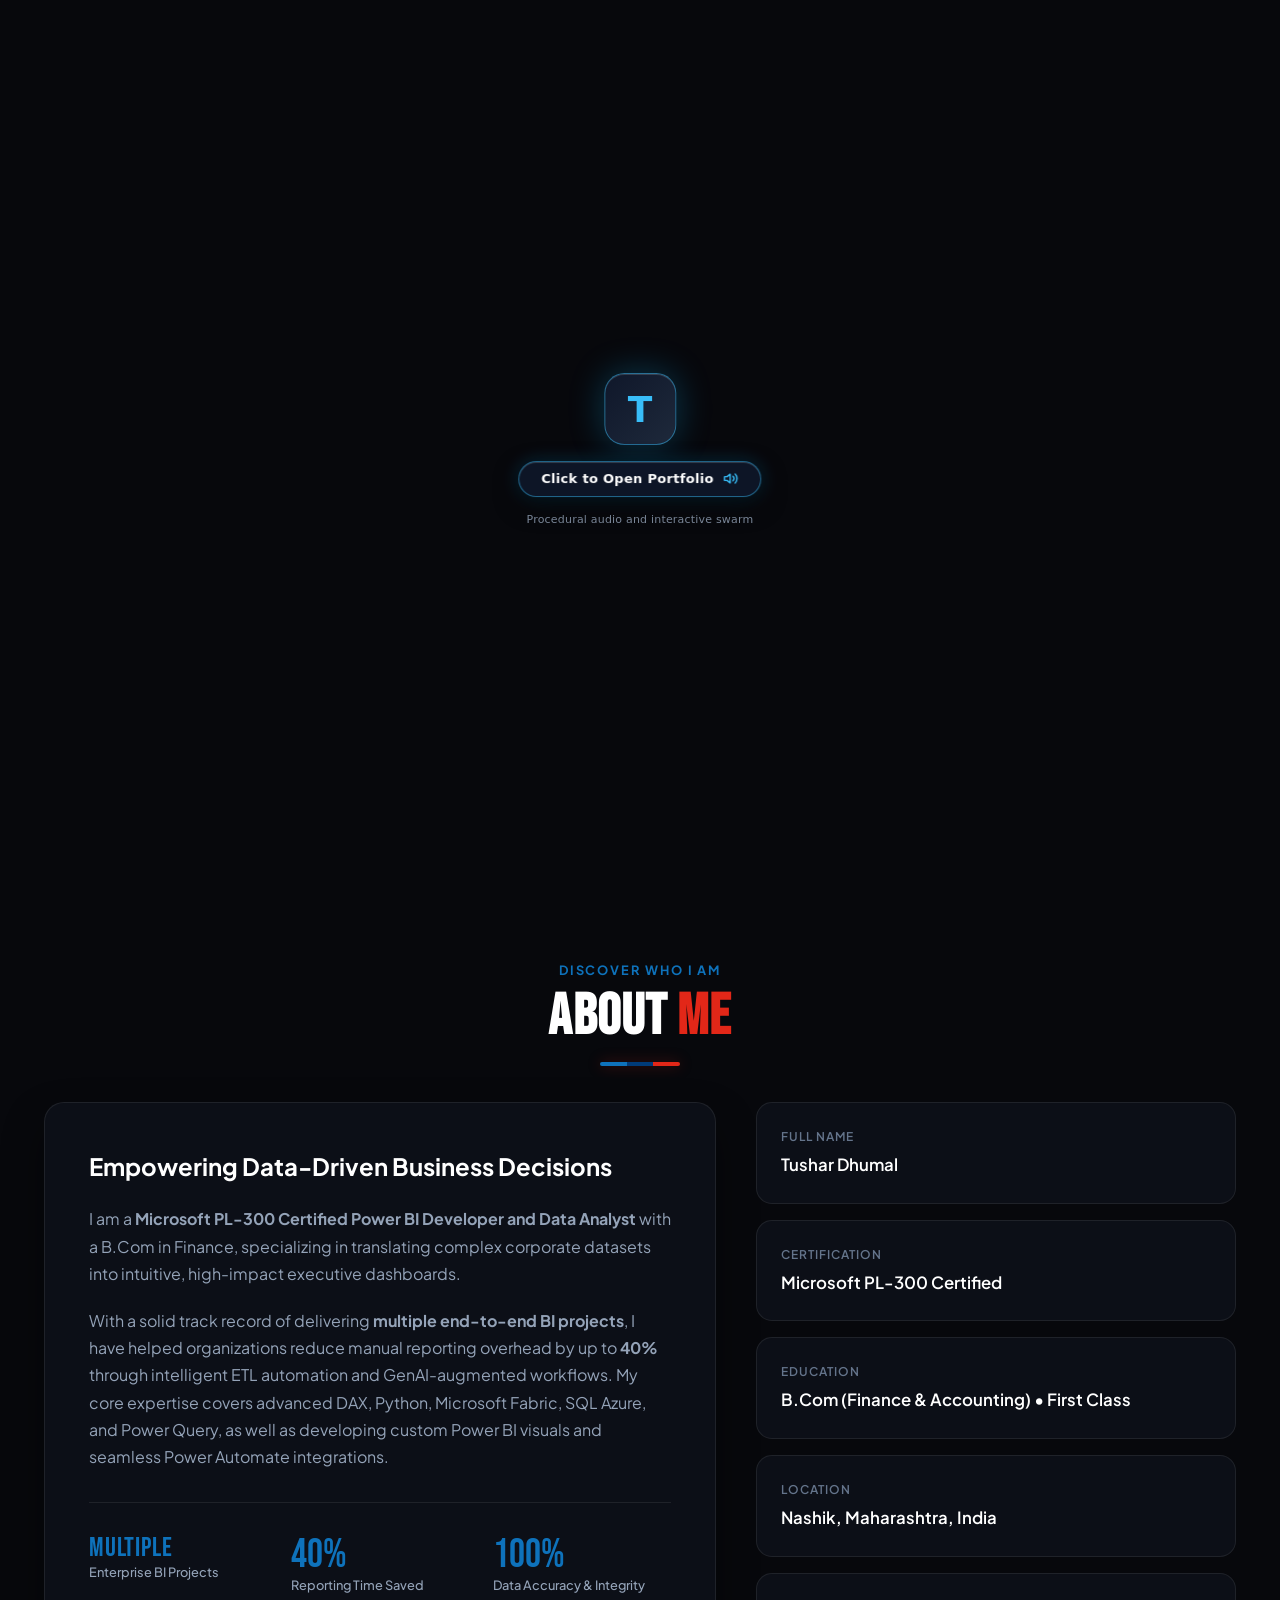
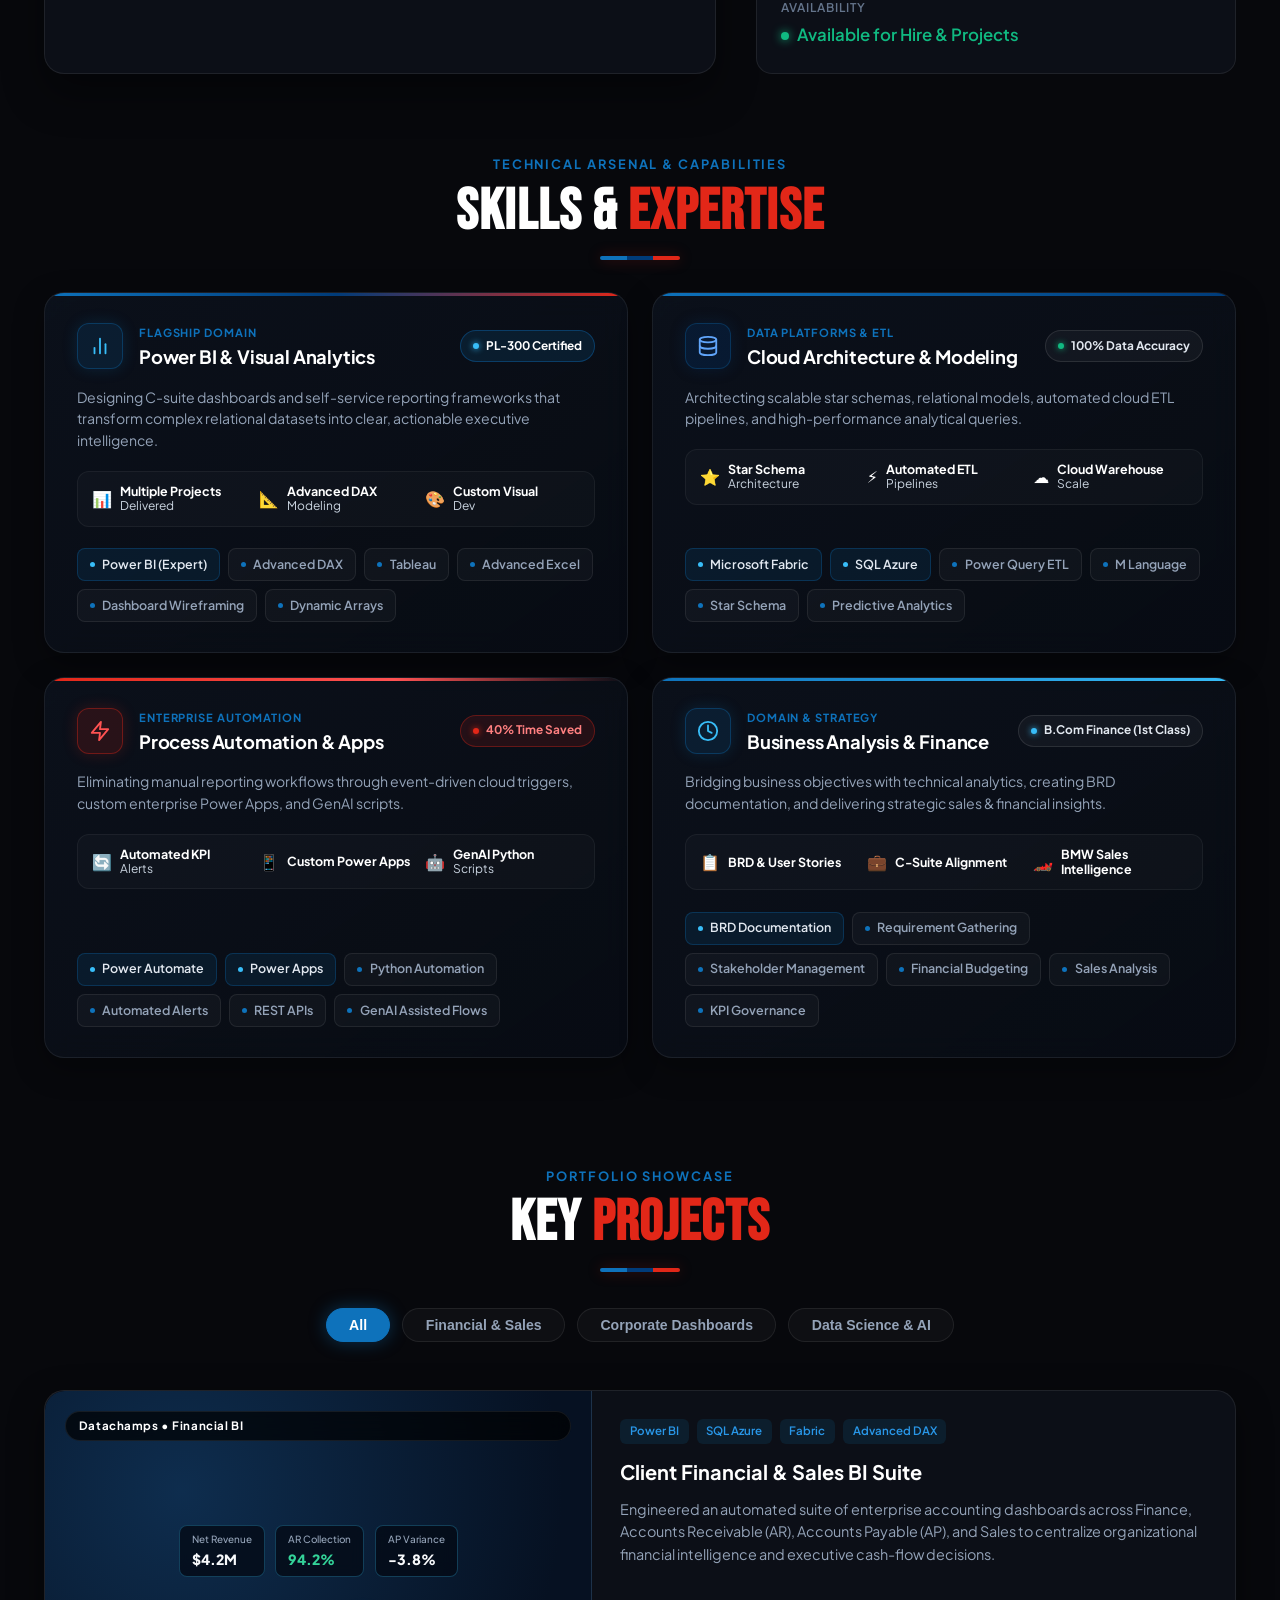
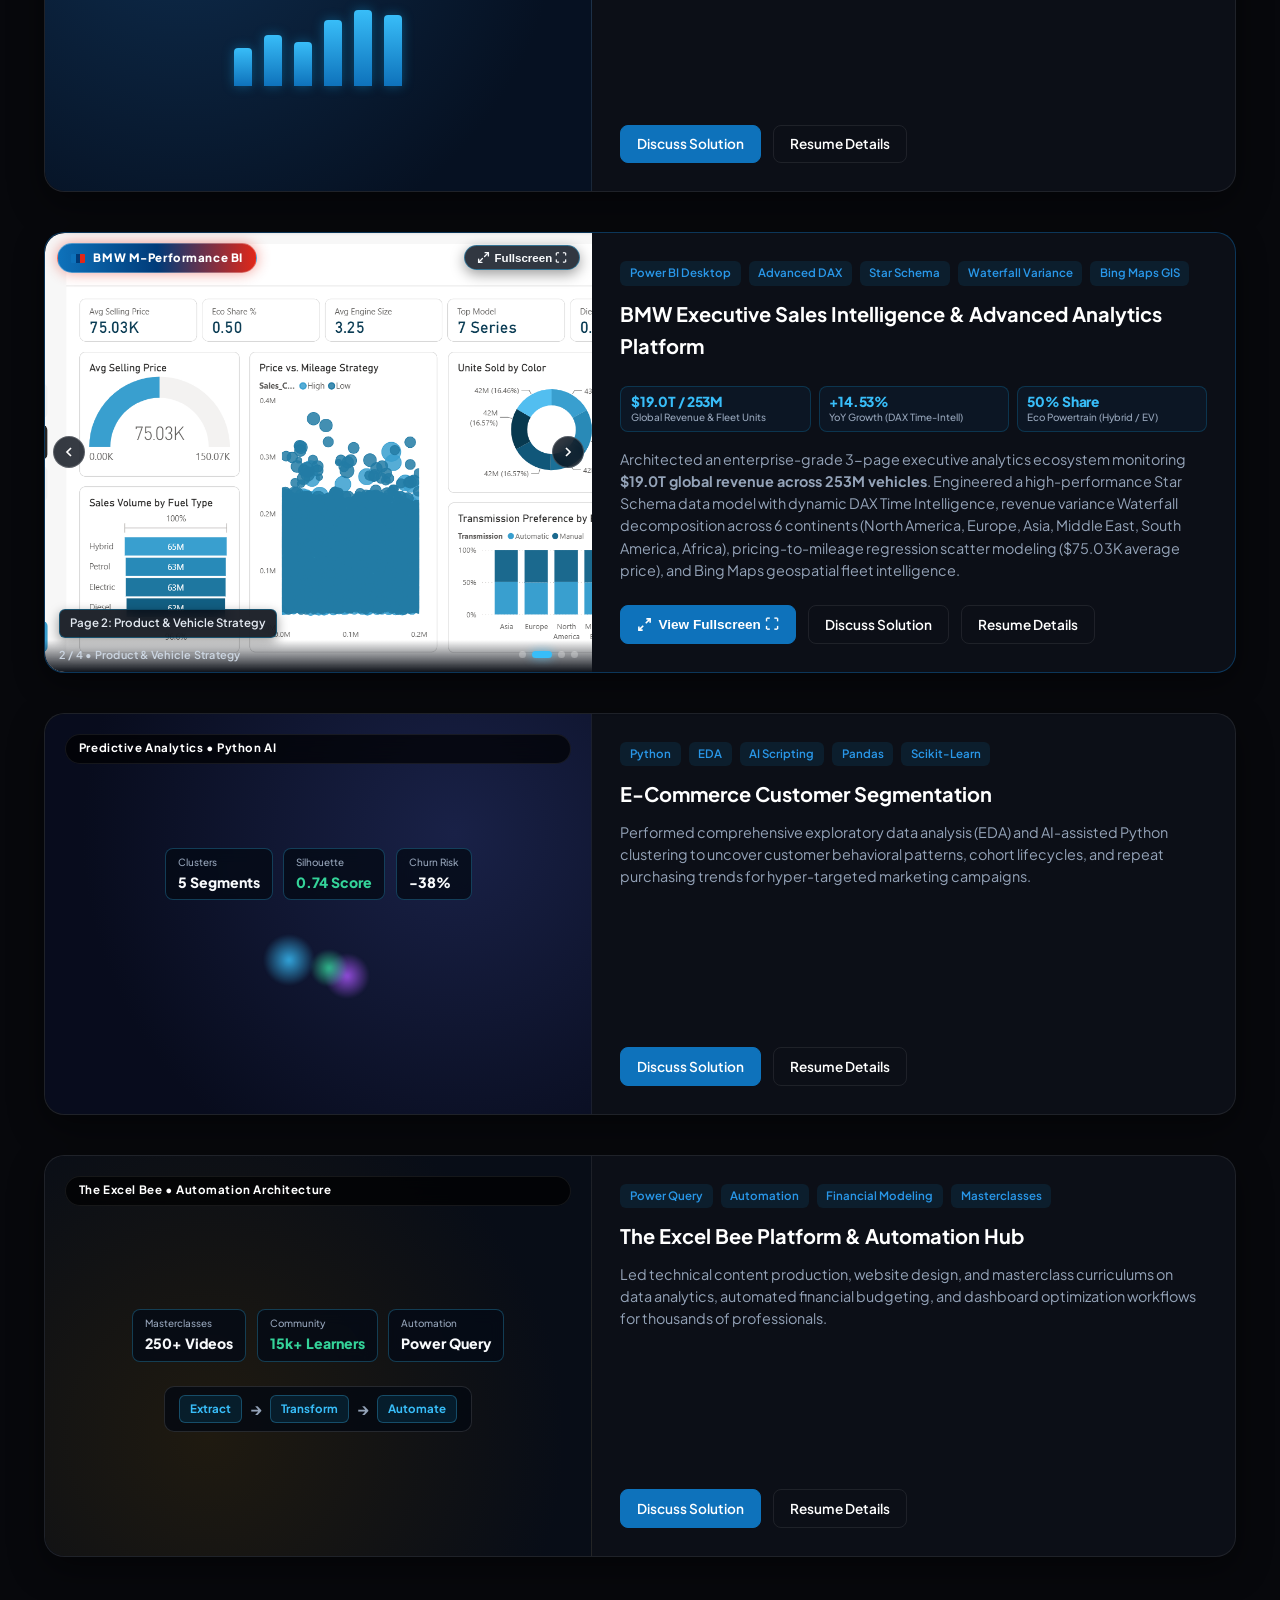
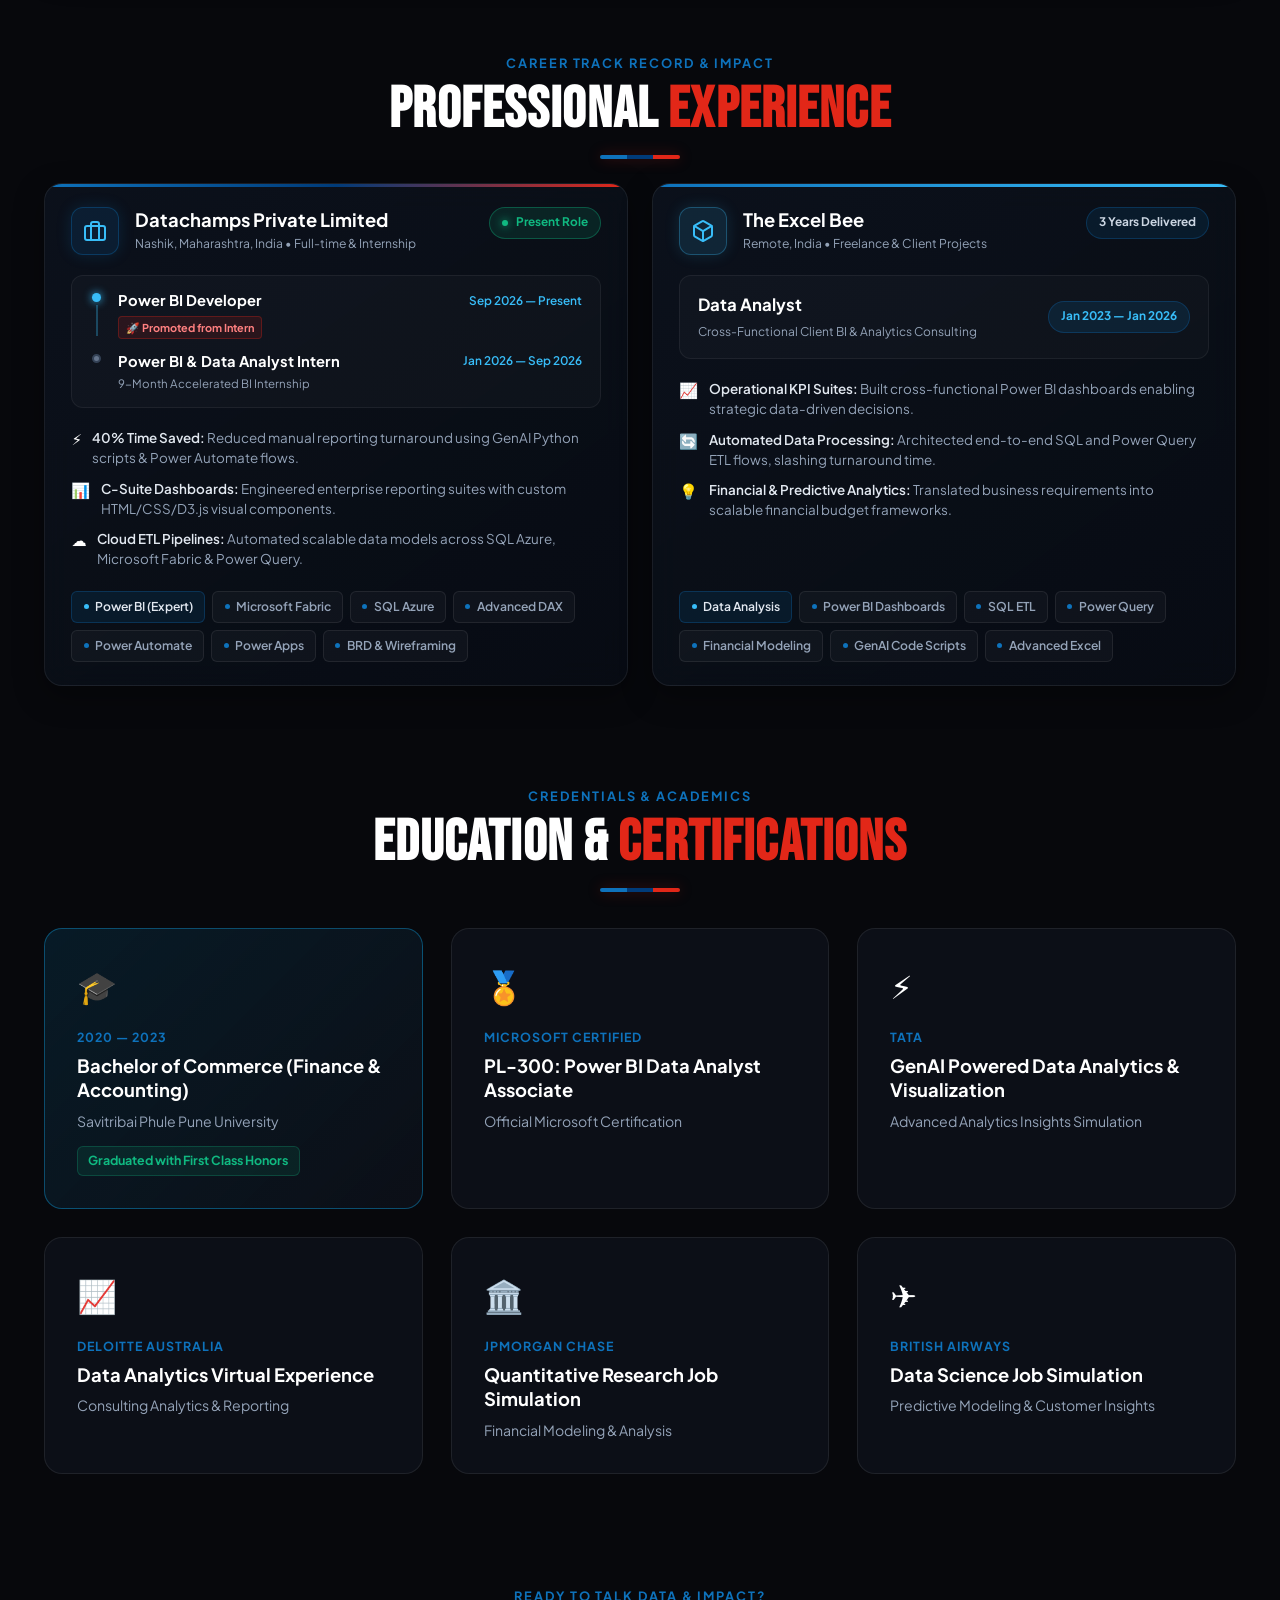
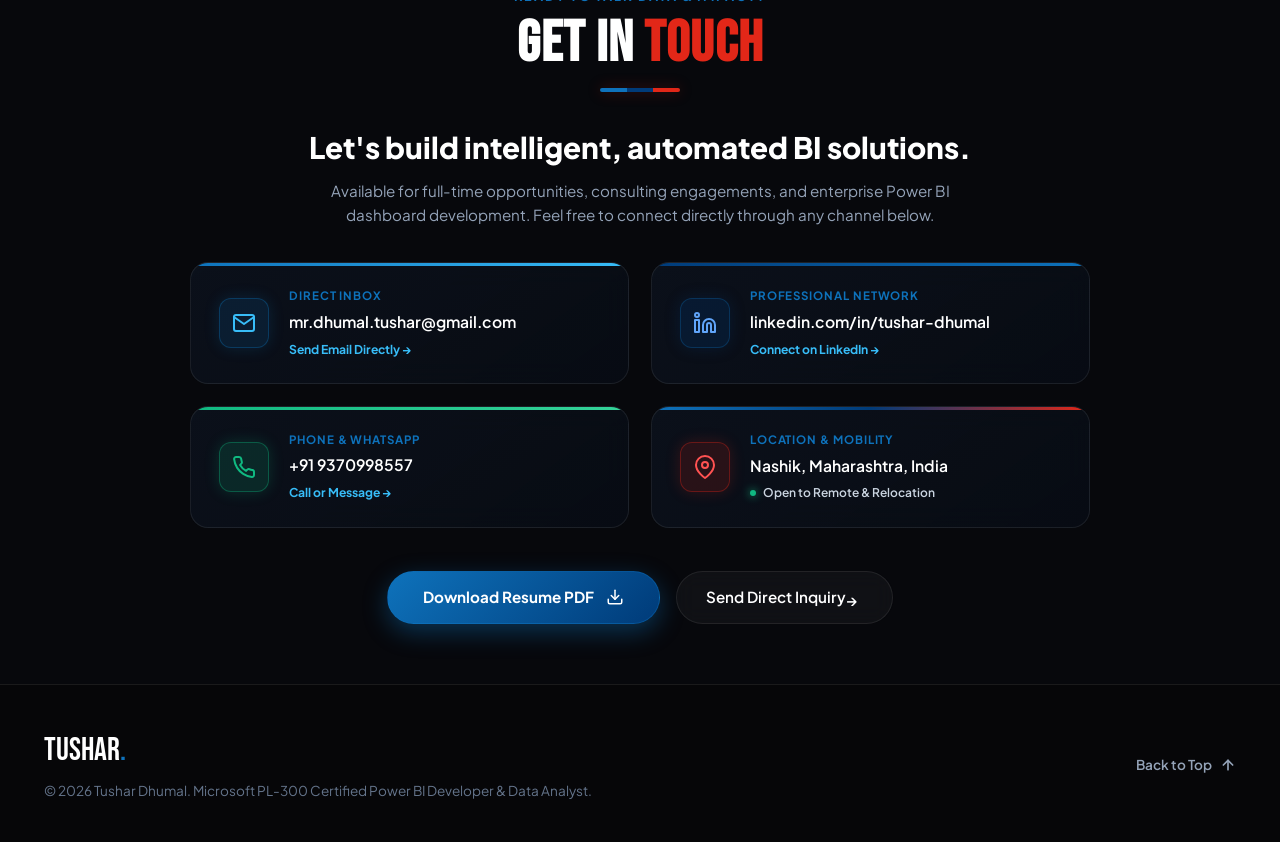
==== animated/index.html @ b1ab28b3 "feat: direct live GitHub Pages deployment for animated swarm portfolio at /animated/" ====
<!DOCTYPE html>
<html lang="en">
<head>
  <meta charset="UTF-8">
  <meta name="viewport" content="width=device-width, initial-scale=1.0">
  <title>Tushar Dhumal | Power BI Developer &amp; Data Analyst</title>
  
  <!-- Favicon -->
  <link rel="icon" type="image/svg+xml" href="data:image/svg+xml,<svg xmlns='http://www.w3.org/2000/svg' viewBox='0 0 100 100'><text y='.9em' font-size='90' fill='%230284c7'>T</text></svg>">
  
  <!-- Google Fonts -->
  <link rel="preconnect" href="https://fonts.googleapis.com">
  <link rel="preconnect" href="https://fonts.gstatic.com" crossorigin>
  <link href="https://fonts.googleapis.com/css2?family=Bebas+Neue&family=Caveat:wght@600;700&family=Plus+Jakarta+Sans:wght@300;400;500;600;700;800&family=Syne:wght@700;800&display=swap" rel="stylesheet">
  
    <!-- Stylesheet -->
  <link rel="stylesheet" href="style.css">
  <!-- Swarm Rebuild: Instant Dark Curtain - prevents initial flash of finished page -->
  <style id="swarm-curtain-style">
    #swarm-curtain {
      position: fixed;
      inset: 0;
      width: 100vw;
      height: 100vh;
      background: #030712;
      background-image: 
        radial-gradient(rgba(14, 165, 233, 0.15) 1px, transparent 1px),
        linear-gradient(rgba(255, 255, 255, 0.02) 1px, transparent 1px),
        linear-gradient(90deg, rgba(255, 255, 255, 0.02) 1px, transparent 1px);
      background-size: 32px 32px;
      z-index: 2147483646;
      pointer-events: none;
    }
  </style>
</head>
<body>
  <!-- Instant Swarm Curtain: Active immediately on page load/refresh -->
  <div id="swarm-curtain"></div>

  <!-- Ambient Glow Background -->
  <div class="ambient-glow"></div>
  <div class="ambient-grid"></div>

  <!-- Custom Cursor Glow -->
  <div class="custom-cursor-glow" id="cursorGlow"></div>

  <!-- Navigation Bar -->
  <header class="navbar">
    <div class="nav-container">
      <a href="#hero" class="nav-logo">
        <span class="logo-text">TUSHAR<span class="dot">.</span></span><span class="m-tricolor-line"><span></span><span></span><span></span></span>
      </a>

      <nav class="nav-links">
        <a href="#hero" class="nav-link active">Home</a>
        <a href="#about" class="nav-link">About</a>
        <a href="#skills" class="nav-link">Skills</a>
        <a href="#projects" class="nav-link">Projects</a>
        <a href="#experience" class="nav-link">Experience</a>
        <a href="#certifications" class="nav-link">Certifications</a>
        <a href="#contact" class="nav-link">Contact</a>
      </nav>

      <div class="nav-actions">
        <a href="https://github.com/mrdhumaltushar/portfolio/raw/main/Tushar_Dhumal_PowerBI_Developer.pdf" target="_blank" class="btn-talk" download="Tushar_Dhumal_PowerBI_Developer.pdf">
          <span>Resume ⭳</span>
        </a>
        <button class="menu-toggle" id="menuToggle" aria-label="Toggle Navigation">
          <span></span>
          <span></span>
          <span></span>
        </button>
      </div>
    </div>
  </header>

  <!-- Mobile Drawer Menu -->
  <div class="mobile-menu" id="mobileMenu">
    <a href="#hero" class="mob-link">Home</a>
    <a href="#about" class="mob-link">About</a>
    <a href="#skills" class="mob-link">Skills</a>
    <a href="#projects" class="mob-link">Projects</a>
    <a href="#experience" class="mob-link">Experience</a>
    <a href="#certifications" class="mob-link">Certifications</a>
    <a href="#contact" class="mob-link">Contact</a>
    <a href="https://github.com/mrdhumaltushar/portfolio/raw/main/Tushar_Dhumal_PowerBI_Developer.pdf" target="_blank" class="btn-primary mob-talk" download="Tushar_Dhumal_PowerBI_Developer.pdf">Download Resume</a>
  </div>

  <main>
    <!-- ==================== HERO SECTION (REPLICATING REFERENCE DESIGN) ==================== -->
    <section class="hero-section" id="hero">
      
      <!-- GIANT BACKGROUND TYPOGRAPHY: PORTFOLIO (RESPONSIVE SVG VECTOR WITH BMW M GRADIENT) -->
      <div class="giant-portfolio-bg" aria-hidden="true">
        <svg class="portfolio-svg" viewBox="0 0 1350 260" preserveAspectRatio="xMidYMid meet">
          <defs>
            <linearGradient id="portfolioGrad" x1="0%" y1="0%" x2="100%" y2="0%">
              <!-- BMW M Colors: Light Blue -> Dark Blue -> Highlighter Red -->
              <stop offset="0%" stop-color="#1a85d6" />
              <stop offset="30%" stop-color="#0e72bb" />
              <stop offset="56%" stop-color="#003b79" />
              <stop offset="82%" stop-color="#b81c12" />
              <stop offset="100%" stop-color="#e22718" />
            </linearGradient>
            <filter id="portfolioGlow" x="-20%" y="-20%" width="140%" height="140%">
              <feDropShadow dx="0" dy="6" stdDeviation="15" flood-color="#0e72bb" flood-opacity="0.35" />
            </filter>
          </defs>
          <text 
            x="675" 
            y="205" 
            text-anchor="middle" 
            font-family="'Bebas Neue', Impact, sans-serif" 
            font-size="240" 
            font-weight="900" 
            letter-spacing="0.5px" 
            fill="url(#portfolioGrad)" 
            filter="url(#portfolioGlow)"
          >PORTFOLIO</text>
        </svg>
      </div>

      <!-- FLOATING DESIGN ACCENTS (Cursor Arrows / Paper Planes from Reference) -->
      <div class="floating-accents" aria-hidden="true">
        <!-- Floating Cursor 1 (Top Left above P) -->
        <div class="floating-item float-item-1">
          <svg class="cursor-icon" viewBox="0 0 24 24" fill="none" xmlns="http://www.w3.org/2000/svg">
            <path d="M4 3L18 10L11 12.5L8.5 19.5L4 3Z" fill="white" fill-opacity="0.9" stroke="rgba(255,255,255,0.4)" stroke-width="1.5" stroke-linejoin="round"/>
          </svg>
        </div>

        <!-- Floating Cursor 2 (Mid Left near O) -->
        <div class="floating-item float-item-2">
          <svg class="cursor-icon" viewBox="0 0 24 24" fill="none" xmlns="http://www.w3.org/2000/svg">
            <path d="M4 3L18 10L11 12.5L8.5 19.5L4 3Z" fill="white" fill-opacity="0.8" stroke="rgba(255,255,255,0.3)" stroke-width="1.5" stroke-linejoin="round"/>
          </svg>
        </div>

        <!-- Floating Cursor 3 (Mid Right near user's shoulder) -->
        <div class="floating-item float-item-3">
          <svg class="cursor-icon" viewBox="0 0 24 24" fill="none" xmlns="http://www.w3.org/2000/svg">
            <path d="M4 3L18 10L11 12.5L8.5 19.5L4 3Z" fill="white" fill-opacity="0.85" stroke="rgba(255,255,255,0.4)" stroke-width="1.5" stroke-linejoin="round"/>
          </svg>
        </div>

        <!-- Floating Cursor 4 (Right above FOLIO) -->
        <div class="floating-item float-item-4">
          <svg class="cursor-icon" viewBox="0 0 24 24" fill="none" xmlns="http://www.w3.org/2000/svg">
            <path d="M4 3L18 10L11 12.5L8.5 19.5L4 3Z" fill="white" fill-opacity="0.75" stroke="rgba(255,255,255,0.3)" stroke-width="1.5" stroke-linejoin="round"/>
          </svg>
        </div>
      </div>

      <!-- MAIN HERO CONTENT CONTAINER -->
      <div class="hero-container">

        <!-- LEFT COLUMN: Executive Value & Clean Typography -->
        <div class="hero-left">
          <div class="greeting-wrapper">
            <span class="greeting-script">Hello, I'm</span>
          </div>

          <h1 class="hero-name" id="heroName">
            TUSHAR DHUMAL<span class="name-dot">.</span>
          </h1>

          <div class="hero-role-wrapper">
            <div class="hero-cert-tag">
              <span class="m-tricolor-tiny"><span></span><span></span><span></span></span>
              <span>MICROSOFT PL-300 CERTIFIED</span>
            </div>
            <div class="hero-role" id="heroRole">
              POWER BI ARCHITECT &amp;<br>
              <span class="highlight-role">DATA ANALYST</span>
            </div>
          </div>

          <p class="hero-description" id="heroDesc">
            Turning complex enterprise data into boardroom-ready intelligence. Proven delivery of multiple end-to-end enterprise dashboards with 40% automated efficiency across Finance &amp; Sales.
          </p>

          <!-- Executive Tech Stack Chips -->
          <div class="hero-tech-chips">
            <span class="tech-chip"><span class="chip-dot"></span>Power BI</span>
            <span class="tech-chip"><span class="chip-dot"></span>Microsoft Fabric</span>
            <span class="tech-chip"><span class="chip-dot"></span>Advanced DAX</span>
            <span class="tech-chip"><span class="chip-dot"></span>Python &amp; SQL</span>
          </div>

          <div class="hero-cta-group">
            <a href="#projects" class="btn-primary hero-btn">
              <span>Explore Dashboards</span>
              <svg class="btn-arrow" viewBox="0 0 24 24" fill="none" stroke="currentColor" stroke-width="2.5" stroke-linecap="round" stroke-linejoin="round">
                <line x1="5" y1="12" x2="19" y2="12"></line>
                <polyline points="12 5 19 12 12 19"></polyline>
              </svg>
            </a>

            <a href="#contact" class="btn-secondary hero-btn-alt">
              <span>Contact Me</span>
            </a>
          </div>

          <!-- Switch to Clean Instant Portfolio -->
          <div class="hero-special-badge-wrap" style="margin-top: 1.1rem;">
            <a href="../" class="hero-interactive-badge" style="display: inline-flex; align-items: center; gap: 8px; padding: 6px 16px; border-radius: 999px; background: rgba(14, 165, 233, 0.08); border: 1px solid rgba(56, 189, 248, 0.35); color: #f0f9ff; font-size: 0.82rem; font-weight: 600; text-decoration: none;" title="Switch to the instant-loading clean portfolio mode">
              <span>⚡</span>
              <span>Switch to Instant Clean Mode</span>
              <span style="color: #38bdf8; font-weight: 700;">→</span>
            </a>
          </div>
        </div>

        <!-- CENTER: USER CUTOUT PORTRAIT (Layered between text & foreground) -->
        <div class="hero-center-portrait" id="portraitContainer">
          <div class="portrait-glow"></div>
          <img 
            src="user_cutout_clean.png" 
            alt="Tushar Dhumal Portfolio Portrait" 
            class="user-portrait-img"
            id="userPortrait"
          />
        </div>

        <!-- RIGHT COLUMN: Executive Live BI Cockpit Widgets -->
        <div class="hero-right">
          
          <!-- Widget 1: Real-Time Reporting Automation KPI Card -->
          <div class="bi-cockpit-card" id="kpiCard1">
            <div class="bi-card-header">
              <span class="bi-card-label">REPORTING AUTOMATION</span>
              <div class="bi-card-badge">
                <span class="trend-icon">▲</span>
                <span class="trend-text">40% Speed</span>
              </div>
            </div>
            <div class="bi-card-body">
              <div class="bi-kpi-row">
                <div class="bi-kpi-main">
                  <span class="bi-kpi-val">40%</span>
                  <span class="bi-kpi-sub">Time Saved</span>
                </div>
                <!-- Mini Live Animated Sparkline Chart -->
                <div class="bi-sparkline">
                  <svg viewBox="0 0 100 36" preserveAspectRatio="none">
                    <defs>
                      <linearGradient id="sparkGrad" x1="0" y1="0" x2="0" y2="1">
                        <stop offset="0%" stop-color="#0e72bb" stop-opacity="0.45"/>
                        <stop offset="100%" stop-color="#0e72bb" stop-opacity="0"/>
                      </linearGradient>
                    </defs>
                    <path d="M0,30 Q20,24 35,26 T70,12 T100,6 L100,36 L0,36 Z" fill="url(#sparkGrad)"/>
                    <path d="M0,30 Q20,24 35,26 T70,12 T100,6" fill="none" stroke="#0e72bb" stroke-width="2.5"/>
                    <circle cx="100" cy="6" r="3.5" fill="#e22718"/>
                  </svg>
                </div>
              </div>
              <div class="bi-card-footer">
                <span>Python • Power Automate • Fabric</span>
              </div>
            </div>
          </div>

          <!-- Widget 2: BMW Sales Advance & Enterprise Metric Card -->
          <div class="bi-cockpit-card highlight-bmw" id="kpiCard2">
            <div class="bi-card-header">
              <div class="bi-live-indicator">
                <span class="live-dot-pulse"></span>
                <span>LIVE FRAMEWORK</span>
              </div>
              <span class="bmw-tag">BMW Sales Advance</span>
            </div>
            <div class="bi-card-body">
              <div class="bi-kpi-row">
                <div class="bi-kpi-main">
                  <span class="bi-kpi-val highlight-m multi-val">MULTIPLE</span>
                  <span class="bi-kpi-sub">Enterprise Projects</span>
                </div>
                <div class="bi-kpi-badge">
                  <span class="accuracy-tag"><span class="acc-check">✓</span> 100% Data Quality</span>
                </div>
              </div>
              <div class="bi-card-footer">
                <a href="#projects" class="bi-preview-btn">
                  <span>Explore Architecture</span>
                  <span class="btn-arrow-sm">→</span>
                </a>
              </div>
            </div>
          </div>

          <!-- Social Quick Links Bar -->
          <div class="hero-socials">
            <a href="https://linkedin.com/in/tushar-dhumal" target="_blank" rel="noopener" class="social-icon" aria-label="LinkedIn">
              <svg viewBox="0 0 24 24" fill="currentColor"><path d="M19 0h-14c-2.761 0-5 2.239-5 5v14c0 2.761 2.239 5 5 5h14c2.762 0 5-2.239 5-5v-14c0-2.761-2.238-5-5-5zm-11 19h-3v-11h3v11zm-1.5-12.268c-.966 0-1.75-.79-1.75-1.764s.784-1.764 1.75-1.764 1.75.79 1.75 1.764-.783 1.764-1.75 1.764zm13.5 12.268h-3v-5.604c0-3.368-4-3.113-4 0v5.604h-3v-11h3v1.765c1.396-2.586 7-2.777 7 2.476v6.759z"/></svg>
            </a>
            <a href="mailto:mr.dhumal.tushar@gmail.com" class="social-icon" aria-label="Email">
              <svg viewBox="0 0 24 24" fill="none" stroke="currentColor" stroke-width="2" stroke-linecap="round" stroke-linejoin="round"><path d="M4 4h16c1.1 0 2 .9 2 2v12c0 1.1-.9 2-2 2H4c-1.1 0-2-.9-2-2V6c0-1.1.9-2 2-2z"></path><polyline points="22,6 12,13 2,6"></polyline></svg>
            </a>
            <a href="tel:+919370998557" class="social-icon" aria-label="Phone">
              <svg viewBox="0 0 24 24" fill="none" stroke="currentColor" stroke-width="2" stroke-linecap="round" stroke-linejoin="round"><path d="M22 16.92v3a2 2 0 0 1-2.18 2 19.79 19.79 0 0 1-8.63-3.07 19.5 19.5 0 0 1-6-6 19.79 19.79 0 0 1-3.07-8.67A2 2 0 0 1 4.11 2h3a2 2 0 0 1 2 1.72 12.84 12.84 0 0 0 .7 2.81 2 2 0 0 1-.45 2.11L8.09 9.91a16 16 0 0 0 6 6l1.27-1.27a2 2 0 0 1 2.11-.45 12.84 12.84 0 0 0 2.81.7A2 2 0 0 1 22 16.92z"></path></svg>
            </a>
          </div>
        </div>

      </div>

      <!-- Scroll Indicator -->
      <div class="scroll-indicator">
        <a href="#about" aria-label="Scroll Down">
          <div class="mouse">
            <div class="wheel"></div>
          </div>
        </a>
      </div>
    </section>

    <!-- ==================== ABOUT SECTION ==================== -->
    <section class="section about-section" id="about">
      <div class="container">
        <div class="section-header">
          <span class="section-subtitle">DISCOVER WHO I AM</span>
          <h2 class="section-title">ABOUT <span class="text-accent">ME</span></h2>
          <div class="section-line"></div>
        </div>

        <div class="about-grid">
          <div class="about-card-main">
            <h3>Empowering Data-Driven Business Decisions</h3>
            <p>
              I am a <strong>Microsoft PL-300 Certified Power BI Developer and Data Analyst</strong> with a B.Com in Finance, specializing in translating complex corporate datasets into intuitive, high-impact executive dashboards.
            </p>
            <p>
              With a solid track record of delivering <strong>multiple end-to-end BI projects</strong>, I have helped organizations reduce manual reporting overhead by up to <strong>40%</strong> through intelligent ETL automation and GenAI-augmented workflows. My core expertise covers advanced DAX, Python, Microsoft Fabric, SQL Azure, and Power Query, as well as developing custom Power BI visuals and seamless Power Automate integrations.
            </p>

            <div class="about-metrics">
              <div class="metric-item">
                <span class="metric-val multi-metric">MULTIPLE</span>
                <span class="metric-title">Enterprise BI Projects</span>
              </div>
              <div class="metric-item">
                <span class="metric-val">40%</span>
                <span class="metric-title">Reporting Time Saved</span>
              </div>
              <div class="metric-item">
                <span class="metric-val">100%</span>
                <span class="metric-title">Data Accuracy &amp; Integrity</span>
              </div>
            </div>
          </div>

          <div class="about-sidebar">
            <div class="info-box">
              <span class="info-label">Full Name</span>
              <span class="info-value">Tushar Dhumal</span>
            </div>
            <div class="info-box">
              <span class="info-label">Certification</span>
              <span class="info-value text-accent">Microsoft PL-300 Certified</span>
            </div>
            <div class="info-box">
              <span class="info-label">Education</span>
              <span class="info-value">B.Com (Finance &amp; Accounting) • First Class</span>
            </div>
            <div class="info-box">
              <span class="info-label">Location</span>
              <span class="info-value">Nashik, Maharashtra, India</span>
            </div>
            <div class="info-box">
              <span class="info-label">Availability</span>
              <span class="info-value highlight-status"><span class="status-dot"></span> Available for Hire &amp; Projects</span>
            </div>
          </div>
        </div>
      </div>
    </section>

    <!-- ==================== SKILLS SECTION (2X2 EXECUTIVE BENTO GRID) ==================== -->
    <section class="section skills-section" id="skills">
      <div class="container">
        <div class="section-header">
          <span class="section-subtitle">TECHNICAL ARSENAL &amp; CAPABILITIES</span>
          <h2 class="section-title">SKILLS &amp; <span class="text-accent">EXPERTISE</span></h2>
          <div class="section-line"></div>
        </div>

        <div class="bento-skills-grid">
          <!-- Bento Card 1: Power BI & Visual Analytics -->
          <div class="bento-card bento-card-pbi">
            <div class="bento-card-accent-line"></div>
            <div class="bento-header">
              <div class="bento-icon-box m-blue-glow">
                <svg viewBox="0 0 24 24" fill="none" stroke="currentColor" stroke-width="2" stroke-linecap="round" stroke-linejoin="round">
                  <path d="M18 20V10"></path>
                  <path d="M12 20V4"></path>
                  <path d="M6 20v-6"></path>
                </svg>
              </div>
              <div class="bento-title-group">
                <span class="bento-category-tag">FLAGSHIP DOMAIN</span>
                <h3>Power BI &amp; Visual Analytics</h3>
              </div>
              <span class="bento-badge-metric cert-badge">
                <span class="badge-dot blue"></span> PL-300 Certified
              </span>
            </div>
            
            <p class="bento-desc">
              Designing C-suite dashboards and self-service reporting frameworks that transform complex relational datasets into clear, actionable executive intelligence.
            </p>

            <div class="bento-highlights-row">
              <div class="bento-hl-item">
                <span class="hl-bullet">📊</span>
                <span class="hl-text"><strong>Multiple Projects</strong> Delivered</span>
              </div>
              <div class="bento-hl-item">
                <span class="hl-bullet">📐</span>
                <span class="hl-text"><strong>Advanced DAX</strong> Modeling</span>
              </div>
              <div class="bento-hl-item">
                <span class="hl-bullet">🎨</span>
                <span class="hl-text"><strong>Custom Visual</strong> Dev</span>
              </div>
            </div>

            <div class="bento-chips-group">
              <span class="bento-chip primary"><span class="chip-m-dot"></span>Power BI (Expert)</span>
              <span class="bento-chip"><span class="chip-m-dot"></span>Advanced DAX</span>
              <span class="bento-chip"><span class="chip-m-dot"></span>Tableau</span>
              <span class="bento-chip"><span class="chip-m-dot"></span>Advanced Excel</span>
              <span class="bento-chip"><span class="chip-m-dot"></span>Dashboard Wireframing</span>
              <span class="bento-chip"><span class="chip-m-dot"></span>Dynamic Arrays</span>
            </div>
          </div>

          <!-- Bento Card 2: Cloud Data Platforms & ETL -->
          <div class="bento-card bento-card-data">
            <div class="bento-card-accent-line"></div>
            <div class="bento-header">
              <div class="bento-icon-box m-dark-glow">
                <svg viewBox="0 0 24 24" fill="none" stroke="currentColor" stroke-width="2" stroke-linecap="round" stroke-linejoin="round">
                  <ellipse cx="12" cy="5" rx="9" ry="3"></ellipse>
                  <path d="M21 12c0 1.66-4 3-9 3s-9-1.34-9-3"></path>
                  <path d="M3 5v14c0 1.66 4 3 9 3s9-1.34 9-3V5"></path>
                </svg>
              </div>
              <div class="bento-title-group">
                <span class="bento-category-tag">DATA PLATFORMS &amp; ETL</span>
                <h3>Cloud Architecture &amp; Modeling</h3>
              </div>
              <span class="bento-badge-metric">
                <span class="badge-dot green"></span> 100% Data Accuracy
              </span>
            </div>
            
            <p class="bento-desc">
              Architecting scalable star schemas, relational models, automated cloud ETL pipelines, and high-performance analytical queries.
            </p>

            <div class="bento-highlights-row">
              <div class="bento-hl-item">
                <span class="hl-bullet">⭐</span>
                <span class="hl-text"><strong>Star Schema</strong> Architecture</span>
              </div>
              <div class="bento-hl-item">
                <span class="hl-bullet">⚡</span>
                <span class="hl-text"><strong>Automated ETL</strong> Pipelines</span>
              </div>
              <div class="bento-hl-item">
                <span class="hl-bullet">☁️</span>
                <span class="hl-text"><strong>Cloud Warehouse</strong> Scale</span>
              </div>
            </div>

            <div class="bento-chips-group">
              <span class="bento-chip primary"><span class="chip-m-dot"></span>Microsoft Fabric</span>
              <span class="bento-chip primary"><span class="chip-m-dot"></span>SQL Azure</span>
              <span class="bento-chip"><span class="chip-m-dot"></span>Power Query ETL</span>
              <span class="bento-chip"><span class="chip-m-dot"></span>M Language</span>
              <span class="bento-chip"><span class="chip-m-dot"></span>Star Schema</span>
              <span class="bento-chip"><span class="chip-m-dot"></span>Predictive Analytics</span>
            </div>
          </div>

          <!-- Bento Card 3: Process Automation & Apps -->
          <div class="bento-card bento-card-automation">
            <div class="bento-card-accent-line"></div>
            <div class="bento-header">
              <div class="bento-icon-box m-red-glow">
                <svg viewBox="0 0 24 24" fill="none" stroke="currentColor" stroke-width="2" stroke-linecap="round" stroke-linejoin="round">
                  <polygon points="13 2 3 14 12 14 11 22 21 10 12 10 13 2"></polygon>
                </svg>
              </div>
              <div class="bento-title-group">
                <span class="bento-category-tag">ENTERPRISE AUTOMATION</span>
                <h3>Process Automation &amp; Apps</h3>
              </div>
              <span class="bento-badge-metric red-highlight">
                <span class="badge-dot red"></span> 40% Time Saved
              </span>
            </div>
            
            <p class="bento-desc">
              Eliminating manual reporting workflows through event-driven cloud triggers, custom enterprise Power Apps, and GenAI scripts.
            </p>

            <div class="bento-highlights-row">
              <div class="bento-hl-item">
                <span class="hl-bullet">🔄</span>
                <span class="hl-text"><strong>Automated KPI</strong> Alerts</span>
              </div>
              <div class="bento-hl-item">
                <span class="hl-bullet">📱</span>
                <span class="hl-text"><strong>Custom Power Apps</strong></span>
              </div>
              <div class="bento-hl-item">
                <span class="hl-bullet">🤖</span>
                <span class="hl-text"><strong>GenAI Python</strong> Scripts</span>
              </div>
            </div>

            <div class="bento-chips-group">
              <span class="bento-chip primary"><span class="chip-m-dot"></span>Power Automate</span>
              <span class="bento-chip primary"><span class="chip-m-dot"></span>Power Apps</span>
              <span class="bento-chip"><span class="chip-m-dot"></span>Python Automation</span>
              <span class="bento-chip"><span class="chip-m-dot"></span>Automated Alerts</span>
              <span class="bento-chip"><span class="chip-m-dot"></span>REST APIs</span>
              <span class="bento-chip"><span class="chip-m-dot"></span>GenAI Assisted Flows</span>
            </div>
          </div>

          <!-- Bento Card 4: Business Analysis & Financial Strategy -->
          <div class="bento-card bento-card-finance">
            <div class="bento-card-accent-line"></div>
            <div class="bento-header">
              <div class="bento-icon-box m-blue-glow">
                <svg viewBox="0 0 24 24" fill="none" stroke="currentColor" stroke-width="2" stroke-linecap="round" stroke-linejoin="round">
                  <circle cx="12" cy="12" r="10"></circle>
                  <path d="M12 6v6l4 2"></path>
                </svg>
              </div>
              <div class="bento-title-group">
                <span class="bento-category-tag">DOMAIN &amp; STRATEGY</span>
                <h3>Business Analysis &amp; Finance</h3>
              </div>
              <span class="bento-badge-metric">
                <span class="badge-dot blue"></span> B.Com Finance (1st Class)
              </span>
            </div>
            
            <p class="bento-desc">
              Bridging business objectives with technical analytics, creating BRD documentation, and delivering strategic sales &amp; financial insights.
            </p>

            <div class="bento-highlights-row">
              <div class="bento-hl-item">
                <span class="hl-bullet">📋</span>
                <span class="hl-text"><strong>BRD &amp; User Stories</strong></span>
              </div>
              <div class="bento-hl-item">
                <span class="hl-bullet">💼</span>
                <span class="hl-text"><strong>C-Suite Alignment</strong></span>
              </div>
              <div class="bento-hl-item">
                <span class="hl-bullet">🏎️</span>
                <span class="hl-text"><strong>BMW Sales Intelligence</strong></span>
              </div>
            </div>

            <div class="bento-chips-group">
              <span class="bento-chip primary"><span class="chip-m-dot"></span>BRD Documentation</span>
              <span class="bento-chip"><span class="chip-m-dot"></span>Requirement Gathering</span>
              <span class="bento-chip"><span class="chip-m-dot"></span>Stakeholder Management</span>
              <span class="bento-chip"><span class="chip-m-dot"></span>Financial Budgeting</span>
              <span class="bento-chip"><span class="chip-m-dot"></span>Sales Analysis</span>
              <span class="bento-chip"><span class="chip-m-dot"></span>KPI Governance</span>
            </div>
          </div>
        </div>
      </div>
    </section>

    <!-- ==================== FEATURED PROJECTS SECTION ==================== -->
    <section class="section projects-section" id="projects">
      <div class="container">
        <div class="section-header">
          <span class="section-subtitle">PORTFOLIO SHOWCASE</span>
          <h2 class="section-title">KEY <span class="text-accent">PROJECTS</span></h2>
          <div class="section-line"></div>
        </div>

        <!-- Filter Buttons -->
        <div class="project-filters">
          <button class="filter-btn active" data-filter="all">All</button>
          <button class="filter-btn" data-filter="finance">Financial &amp; Sales</button>
          <button class="filter-btn" data-filter="corporate">Corporate Dashboards</button>
          <button class="filter-btn" data-filter="analytics">Data Science &amp; AI</button>
        </div>

        <div class="projects-grid">
          <!-- Project 1: Financial & Sales BI Suite -->
          <div class="project-card" data-category="finance">
            <div class="project-banner banner-finance">
              <div class="project-badge">Datachamps &bull; Financial BI</div>
              <div class="banner-preview-content">
                <div class="banner-kpi-bar">
                  <div class="bk-item"><span class="b-lbl">Net Revenue</span><span class="b-val">$4.2M</span></div>
                  <div class="bk-item"><span class="b-lbl">AR Collection</span><span class="b-val success">94.2%</span></div>
                  <div class="bk-item"><span class="b-lbl">AP Variance</span><span class="b-val">-3.8%</span></div>
                </div>
                <div class="banner-chart-bars">
                  <span style="height: 45%;"></span>
                  <span style="height: 60%;"></span>
                  <span style="height: 52%;"></span>
                  <span style="height: 78%;"></span>
                  <span style="height: 90%;"></span>
                  <span style="height: 84%;"></span>
                </div>
              </div>
              <div class="project-overlay">
                <span class="view-link">Explore Architecture &rarr;</span>
              </div>
            </div>
            <div class="project-body">
              <div class="project-tags">
                <span>Power BI</span>
                <span>SQL Azure</span>
                <span>Fabric</span>
                <span>Advanced DAX</span>
              </div>
              <h3 class="project-title">Client Financial &amp; Sales BI Suite</h3>
              <p class="project-summary">Engineered an automated suite of enterprise accounting dashboards across Finance, Accounts Receivable (AR), Accounts Payable (AP), and Sales to centralize organizational financial intelligence and executive cash-flow decisions.</p>
              <div class="project-links">
                <a href="#contact" class="proj-action primary">Discuss Solution</a>
                <a href="https://github.com/mrdhumaltushar/portfolio/raw/main/Tushar_Dhumal_PowerBI_Developer.pdf" target="_blank" class="proj-action" download="Tushar_Dhumal_PowerBI_Developer.pdf">Resume Details</a>
              </div>
            </div>
          </div>

          <!-- Project 2: BMW Executive Sales Intelligence & Advanced Analytics -->
          <div class="project-card bmw-featured-project" data-category="corporate">
            <!-- Interactive Image Carousel Banner -->
            <div class="project-carousel-banner" id="bmwCardCarousel">
              <div class="carousel-track-wrapper">
                <div class="carousel-slides" id="bmwCardSlides">
                  <div class="carousel-slide active" data-index="0" title="Click to view full screen">
                    <img src="bmw-dashboard/bmw-overview.png" alt="BMW Macro Executive Overview Dashboard" loading="lazy">
                    <div class="slide-meta-pill">Page 1: Macro Executive Overview</div>
                  </div>
                  <div class="carousel-slide" data-index="1" title="Click to view full screen">
                    <img src="bmw-dashboard/bmw-strategy.png" alt="BMW Product and Vehicle Strategy Dashboard" loading="lazy">
                    <div class="slide-meta-pill">Page 2: Product &amp; Vehicle Strategy</div>
                  </div>
                  <div class="carousel-slide" data-index="2" title="Click to view full screen">
                    <img src="bmw-dashboard/bmw-regional.png" alt="BMW Regional and Customer Segmentation Dashboard" loading="lazy">
                    <div class="slide-meta-pill">Page 3: Regional &amp; Customer Segmentation</div>
                  </div>
                  <div class="carousel-slide" data-index="3" title="Click to view full screen">
                    <img src="bmw-dashboard/bmw-desktop.png" alt="BMW Power BI Desktop DAX Model Engine" loading="lazy">
                    <div class="slide-meta-pill">Architecture: Power BI Desktop DAX Engine</div>
                  </div>
                </div>
              </div>

              <!-- Top Floating Controls -->
              <div class="carousel-top-bar">
                <div class="project-badge bmw-m-badge">
                  <span class="bmw-badge-m-stripes"></span>
                  BMW M-Performance BI
                </div>
                <button type="button" class="expand-lightbox-trigger" id="expandBmwLightboxBtn" title="Open Fullscreen View">
                  <svg viewBox="0 0 24 24" width="13" height="13" fill="none" stroke="currentColor" stroke-width="2.5" stroke-linecap="round" stroke-linejoin="round">
                    <polyline points="15 3 21 3 21 9"></polyline>
                    <polyline points="9 21 3 21 3 15"></polyline>
                    <line x1="21" y1="3" x2="14" y2="10"></line>
                    <line x1="3" y1="21" x2="10" y2="14"></line>
                  </svg>
                  <span>Fullscreen ⛶</span>
                </button>
              </div>

              <!-- Carousel Arrow Navigation -->
              <button type="button" class="carousel-arrow prev" id="bmwSlidePrev" aria-label="Previous Slide">
                <svg viewBox="0 0 24 24" width="16" height="16" fill="none" stroke="currentColor" stroke-width="2.5"><polyline points="15 18 9 12 15 6"></polyline></svg>
              </button>
              <button type="button" class="carousel-arrow next" id="bmwSlideNext" aria-label="Next Slide">
                <svg viewBox="0 0 24 24" width="16" height="16" fill="none" stroke="currentColor" stroke-width="2.5"><polyline points="9 18 15 12 9 6"></polyline></svg>
              </button>

              <!-- Carousel Bottom Status Bar & Indicators -->
              <div class="carousel-bottom-bar">
                <span class="carousel-indicator-text" id="bmwIndicatorText">1 / 4 • Executive Overview</span>
                <div class="carousel-dots" id="bmwCardDots">
                  <button type="button" class="carousel-dot active" data-index="0" aria-label="Slide 1"></button>
                  <button type="button" class="carousel-dot" data-index="1" aria-label="Slide 2"></button>
                  <button type="button" class="carousel-dot" data-index="2" aria-label="Slide 3"></button>
                  <button type="button" class="carousel-dot" data-index="3" aria-label="Slide 4"></button>
                </div>
              </div>
            </div>

            <!-- Project Body -->
            <div class="project-body">
              <div class="project-tags">
                <span>Power BI Desktop</span>
                <span>Advanced DAX</span>
                <span>Star Schema</span>
                <span>Waterfall Variance</span>
                <span>Bing Maps GIS</span>
              </div>
              <h3 class="project-title">BMW Executive Sales Intelligence &amp; Advanced Analytics Platform</h3>

              <!-- Quick Key Metrics Bar -->
              <div class="bmw-project-metrics-grid">
                <div class="bpm-item">
                  <span class="bpm-num">$19.0T / 253M</span>
                  <span class="bpm-label">Global Revenue &amp; Fleet Units</span>
                </div>
                <div class="bpm-item">
                  <span class="bpm-num">+14.53%</span>
                  <span class="bpm-label">YoY Growth (DAX Time-Intell)</span>
                </div>
                <div class="bpm-item">
                  <span class="bpm-num">50% Share</span>
                  <span class="bpm-label">Eco Powertrain (Hybrid / EV)</span>
                </div>
              </div>

              <p class="project-summary">Architected an enterprise-grade 3-page executive analytics ecosystem monitoring <strong>$19.0T global revenue across 253M vehicles</strong>. Engineered a high-performance Star Schema data model with dynamic DAX Time Intelligence, revenue variance Waterfall decomposition across 6 continents (North America, Europe, Asia, Middle East, South America, Africa), pricing-to-mileage regression scatter modeling ($75.03K average price), and Bing Maps geospatial fleet intelligence.</p>

              <div class="project-links">
                <button type="button" class="proj-action primary open-bmw-lightbox-cta" id="openBmwModalFromBtn">
                  <svg viewBox="0 0 24 24" width="15" height="15" fill="none" stroke="currentColor" stroke-width="2.5"><polyline points="15 3 21 3 21 9"></polyline><polyline points="9 21 3 21 3 15"></polyline><line x1="21" y1="3" x2="14" y2="10"></line><line x1="3" y1="21" x2="10" y2="14"></line></svg>
                  <span>View Fullscreen ⛶</span>
                </button>
                <a href="#contact" class="proj-action">Discuss Solution</a>
                <a href="https://github.com/mrdhumaltushar/portfolio/raw/main/Tushar_Dhumal_PowerBI_Developer.pdf" target="_blank" class="proj-action" download="Tushar_Dhumal_PowerBI_Developer.pdf">Resume Details</a>
              </div>
            </div>
          </div>

          <!-- Project 3: E-Commerce Customer Segmentation -->
          <div class="project-card" data-category="analytics">
            <div class="project-banner banner-analytics">
              <div class="project-badge">Predictive Analytics &bull; Python AI</div>
              <div class="banner-preview-content">
                <div class="banner-kpi-bar">
                  <div class="bk-item"><span class="b-lbl">Clusters</span><span class="b-val">5 Segments</span></div>
                  <div class="bk-item"><span class="b-lbl">Silhouette</span><span class="b-val success">0.74 Score</span></div>
                  <div class="bk-item"><span class="b-lbl">Churn Risk</span><span class="b-val">-38%</span></div>
                </div>
                <div class="banner-chart-dots">
                  <div class="cluster-blob c1"></div>
                  <div class="cluster-blob c2"></div>
                  <div class="cluster-blob c3"></div>
                </div>
              </div>
              <div class="project-overlay">
                <span class="view-link">Explore Clustering &rarr;</span>
              </div>
            </div>
            <div class="project-body">
              <div class="project-tags">
                <span>Python</span>
                <span>EDA</span>
                <span>AI Scripting</span>
                <span>Pandas</span>
                <span>Scikit-Learn</span>
              </div>
              <h3 class="project-title">E-Commerce Customer Segmentation</h3>
              <p class="project-summary">Performed comprehensive exploratory data analysis (EDA) and AI-assisted Python clustering to uncover customer behavioral patterns, cohort lifecycles, and repeat purchasing trends for hyper-targeted marketing campaigns.</p>
              <div class="project-links">
                <a href="#contact" class="proj-action primary">Discuss Solution</a>
                <a href="https://github.com/mrdhumaltushar/portfolio/raw/main/Tushar_Dhumal_PowerBI_Developer.pdf" target="_blank" class="proj-action" download="Tushar_Dhumal_PowerBI_Developer.pdf">Resume Details</a>
              </div>
            </div>
          </div>

          <!-- Project 4: The Excel Bee Platform & Automation Hub -->
          <div class="project-card" data-category="corporate">
            <div class="project-banner banner-excelbee">
              <div class="project-badge">The Excel Bee &bull; Automation Architecture</div>
              <div class="banner-preview-content">
                <div class="banner-kpi-bar">
                  <div class="bk-item"><span class="b-lbl">Masterclasses</span><span class="b-val">250+ Videos</span></div>
                  <div class="bk-item"><span class="b-lbl">Community</span><span class="b-val success">15k+ Learners</span></div>
                  <div class="bk-item"><span class="b-lbl">Automation</span><span class="b-val">Power Query</span></div>
                </div>
                <div class="banner-workflow-nodes">
                  <div class="wf-node">Extract</div>
                  <div class="wf-arrow">&rarr;</div>
                  <div class="wf-node">Transform</div>
                  <div class="wf-arrow">&rarr;</div>
                  <div class="wf-node">Automate</div>
                </div>
              </div>
              <div class="project-overlay">
                <span class="view-link">View Architecture &rarr;</span>
              </div>
            </div>
            <div class="project-body">
              <div class="project-tags">
                <span>Power Query</span>
                <span>Automation</span>
                <span>Financial Modeling</span>
                <span>Masterclasses</span>
              </div>
              <h3 class="project-title">The Excel Bee Platform &amp; Automation Hub</h3>
              <p class="project-summary">Led technical content production, website design, and masterclass curriculums on data analytics, automated financial budgeting, and dashboard optimization workflows for thousands of professionals.</p>
              <div class="project-links">
                <a href="#contact" class="proj-action primary">Discuss Solution</a>
                <a href="https://github.com/mrdhumaltushar/portfolio/raw/main/Tushar_Dhumal_PowerBI_Developer.pdf" target="_blank" class="proj-action" download="Tushar_Dhumal_PowerBI_Developer.pdf">Resume Details</a>
              </div>
            </div>
          </div>
        </div>
      </div>
    </section>

    <!-- ==================== EXPERIENCE SECTION (EXECUTIVE DUAL-CARD MATRIX) ==================== -->
    <section class="section experience-section" id="experience">
      <div class="container">
        <div class="section-header">
          <span class="section-subtitle">CAREER TRACK RECORD &amp; IMPACT</span>
          <h2 class="section-title">PROFESSIONAL <span class="text-accent">EXPERIENCE</span></h2>
          <div class="section-line"></div>
        </div>

        <div class="experience-matrix">
          <!-- Company 1: Datachamps (Full-Time & Internship Progression) -->
          <div class="exp-card exp-card-featured">
            <div class="exp-accent-line m-tricolor"></div>
            
            <div class="exp-header">
              <div class="exp-company-group">
                <div class="exp-icon-box m-blue-glow">
                  <svg viewBox="0 0 24 24" fill="none" stroke="currentColor" stroke-width="2" stroke-linecap="round" stroke-linejoin="round">
                    <rect x="2" y="7" width="20" height="14" rx="2" ry="2"></rect>
                    <path d="M16 21V5a2 2 0 0 0-2-2h-4a2 2 0 0 0-2 2v16"></path>
                  </svg>
                </div>
                <div>
                  <h3 class="exp-company-name">Datachamps Private Limited</h3>
                  <span class="exp-location">Nashik, Maharashtra, India • Full-time &amp; Internship</span>
                </div>
              </div>
              <span class="exp-status-badge live">
                <span class="status-pulse-dot"></span> Present Role
              </span>
            </div>

            <!-- Career Progression Stepper -->
            <div class="exp-progression-track">
              <!-- Milestone 1: Current Power BI Developer -->
              <div class="progression-step current">
                <div class="step-marker">
                  <span class="marker-dot blue-dot"></span>
                  <span class="marker-line"></span>
                </div>
                <div class="step-info">
                  <div class="step-header">
                    <h4 class="step-title">Power BI Developer</h4>
                    <span class="step-date">Sep 2026 &mdash; Present</span>
                  </div>
                  <span class="step-promo-tag">🚀 Promoted from Intern</span>
                </div>
              </div>

              <!-- Milestone 2: Internship -->
              <div class="progression-step">
                <div class="step-marker">
                  <span class="marker-dot intern-dot"></span>
                </div>
                <div class="step-info">
                  <div class="step-header">
                    <h4 class="step-title">Power BI &amp; Data Analyst Intern</h4>
                    <span class="step-date">Jan 2026 &mdash; Sep 2026</span>
                  </div>
                  <span class="step-subtext">9-Month Accelerated BI Internship</span>
                </div>
              </div>
            </div>

            <!-- Key Impact Highlights -->
            <div class="exp-impact-grid">
              <div class="impact-item">
                <span class="impact-icon">⚡</span>
                <p><strong>40% Time Saved:</strong> Reduced manual reporting turnaround using GenAI Python scripts &amp; Power Automate flows.</p>
              </div>
              <div class="impact-item">
                <span class="impact-icon">📊</span>
                <p><strong>C-Suite Dashboards:</strong> Engineered enterprise reporting suites with custom HTML/CSS/D3.js visual components.</p>
              </div>
              <div class="impact-item">
                <span class="impact-icon">☁️</span>
                <p><strong>Cloud ETL Pipelines:</strong> Automated scalable data models across SQL Azure, Microsoft Fabric &amp; Power Query.</p>
              </div>
            </div>

            <!-- Tech Tags -->
            <div class="exp-tech-chips">
              <span class="tech-tag primary"><span class="chip-m-dot"></span>Power BI (Expert)</span>
              <span class="tech-tag"><span class="chip-m-dot"></span>Microsoft Fabric</span>
              <span class="tech-tag"><span class="chip-m-dot"></span>SQL Azure</span>
              <span class="tech-tag"><span class="chip-m-dot"></span>Advanced DAX</span>
              <span class="tech-tag"><span class="chip-m-dot"></span>Power Automate</span>
              <span class="tech-tag"><span class="chip-m-dot"></span>Power Apps</span>
              <span class="tech-tag"><span class="chip-m-dot"></span>BRD &amp; Wireframing</span>
            </div>
          </div>

          <!-- Company 2: The Excel Bee (Data Analyst) -->
          <div class="exp-card">
            <div class="exp-accent-line m-blue"></div>
            
            <div class="exp-header">
              <div class="exp-company-group">
                <div class="exp-icon-box m-cyan-glow">
                  <svg viewBox="0 0 24 24" fill="none" stroke="currentColor" stroke-width="2" stroke-linecap="round" stroke-linejoin="round">
                    <path d="M21 16V8a2 2 0 0 0-1-1.73l-7-4a2 2 0 0 0-2 0l-7 4A2 2 0 0 0 3 8v8a2 2 0 0 0 1 1.73l7 4a2 2 0 0 0 2 0l7-4A2 2 0 0 0 21 16z"></path>
                    <polyline points="3.27 6.96 12 12.01 20.73 6.96"></polyline>
                    <line x1="12" y1="22.08" x2="12" y2="12"></line>
                  </svg>
                </div>
                <div>
                  <h3 class="exp-company-name">The Excel Bee</h3>
                  <span class="exp-location">Remote, India • Freelance &amp; Client Projects</span>
                </div>
              </div>
              <span class="exp-status-badge completed">
                3 Years Delivered
              </span>
            </div>

            <!-- Role & Duration Banner -->
            <div class="exp-role-banner">
              <div>
                <h4 class="banner-role-title">Data Analyst</h4>
                <span class="banner-role-sub">Cross-Functional Client BI &amp; Analytics Consulting</span>
              </div>
              <span class="banner-date-badge">Jan 2023 &mdash; Jan 2026</span>
            </div>

            <!-- Key Impact Highlights -->
            <div class="exp-impact-grid">
              <div class="impact-item">
                <span class="impact-icon">📈</span>
                <p><strong>Operational KPI Suites:</strong> Built cross-functional Power BI dashboards enabling strategic data-driven decisions.</p>
              </div>
              <div class="impact-item">
                <span class="impact-icon">🔄</span>
                <p><strong>Automated Data Processing:</strong> Architected end-to-end SQL and Power Query ETL flows, slashing turnaround time.</p>
              </div>
              <div class="impact-item">
                <span class="impact-icon">💡</span>
                <p><strong>Financial &amp; Predictive Analytics:</strong> Translated business requirements into scalable financial budget frameworks.</p>
              </div>
            </div>

            <!-- Tech Tags -->
            <div class="exp-tech-chips">
              <span class="tech-tag primary"><span class="chip-m-dot"></span>Data Analysis</span>
              <span class="tech-tag"><span class="chip-m-dot"></span>Power BI Dashboards</span>
              <span class="tech-tag"><span class="chip-m-dot"></span>SQL ETL</span>
              <span class="tech-tag"><span class="chip-m-dot"></span>Power Query</span>
              <span class="tech-tag"><span class="chip-m-dot"></span>Financial Modeling</span>
              <span class="tech-tag"><span class="chip-m-dot"></span>GenAI Code Scripts</span>
              <span class="tech-tag"><span class="chip-m-dot"></span>Advanced Excel</span>
            </div>
          </div>
        </div>
      </div>
    </section>

    <!-- ==================== EDUCATION & CERTIFICATIONS ==================== -->
    <section class="section certifications-section" id="certifications">
      <div class="container">
        <div class="section-header">
          <span class="section-subtitle">CREDENTIALS &amp; ACADEMICS</span>
          <h2 class="section-title">EDUCATION &amp; <span class="text-accent">CERTIFICATIONS</span></h2>
          <div class="section-line"></div>
        </div>

        <div class="cert-grid">
          <!-- Education Card -->
          <div class="cert-card highlight-card">
            <div class="cert-icon-lg">🎓</div>
            <span class="cert-issuer">2020 — 2023</span>
            <h3>Bachelor of Commerce (Finance &amp; Accounting)</h3>
            <p class="cert-org">Savitribai Phule Pune University</p>
            <span class="cert-honor">Graduated with First Class Honors</span>
          </div>

          <!-- Cert 1 -->
          <div class="cert-card">
            <div class="cert-icon-lg">🏅</div>
            <span class="cert-issuer">Microsoft Certified</span>
            <h3>PL-300: Power BI Data Analyst Associate</h3>
            <p class="cert-org">Official Microsoft Certification</p>
          </div>

          <!-- Cert 2 -->
          <div class="cert-card">
            <div class="cert-icon-lg">⚡</div>
            <span class="cert-issuer">TATA</span>
            <h3>GenAI Powered Data Analytics &amp; Visualization</h3>
            <p class="cert-org">Advanced Analytics Insights Simulation</p>
          </div>

          <!-- Cert 3 -->
          <div class="cert-card">
            <div class="cert-icon-lg">📈</div>
            <span class="cert-issuer">Deloitte Australia</span>
            <h3>Data Analytics Virtual Experience</h3>
            <p class="cert-org">Consulting Analytics &amp; Reporting</p>
          </div>

          <!-- Cert 4 -->
          <div class="cert-card">
            <div class="cert-icon-lg">🏛️</div>
            <span class="cert-issuer">JPMorgan Chase</span>
            <h3>Quantitative Research Job Simulation</h3>
            <p class="cert-org">Financial Modeling &amp; Analysis</p>
          </div>

          <!-- Cert 5 -->
          <div class="cert-card">
            <div class="cert-icon-lg">✈️</div>
            <span class="cert-issuer">British Airways</span>
            <h3>Data Science Job Simulation</h3>
            <p class="cert-org">Predictive Modeling &amp; Customer Insights</p>
          </div>
        </div>
      </div>
    </section>

    <!-- ==================== CONTACT SECTION (EXECUTIVE DIRECT CHANNELS) ==================== -->
    <section class="section contact-section" id="contact">
      <div class="container">
        <div class="section-header">
          <span class="section-subtitle">READY TO TALK DATA &amp; IMPACT?</span>
          <h2 class="section-title">GET IN <span class="text-accent">TOUCH</span></h2>
          <div class="section-line"></div>
        </div>

        <div class="contact-hub-wrapper">
          <div class="contact-hub-header">
            <h3>Let's build intelligent, automated BI solutions.</h3>
            <p>
              Available for full-time opportunities, consulting engagements, and enterprise Power BI dashboard development. Feel free to connect directly through any channel below.
            </p>
          </div>

          <div class="contact-cards-grid">
            <!-- Channel 1: Email -->
            <a href="mailto:mr.dhumal.tushar@gmail.com" class="contact-hub-card">
              <div class="hub-card-accent m-blue"></div>
              <div class="hub-icon-box m-blue-glow">
                <svg viewBox="0 0 24 24" fill="none" stroke="currentColor" stroke-width="2" stroke-linecap="round" stroke-linejoin="round">
                  <path d="M4 4h16c1.1 0 2 .9 2 2v12c0 1.1-.9 2-2 2H4c-1.1 0-2-.9-2-2V6c0-1.1.9-2 2-2z"></path>
                  <polyline points="22,6 12,13 2,6"></polyline>
                </svg>
              </div>
              <div class="hub-content">
                <span class="hub-label">DIRECT INBOX</span>
                <span class="hub-value">mr.dhumal.tushar@gmail.com</span>
                <span class="hub-action">Send Email Directly →</span>
              </div>
            </a>

            <!-- Channel 2: LinkedIn -->
            <a href="https://linkedin.com/in/tushar-dhumal" target="_blank" rel="noopener" class="contact-hub-card">
              <div class="hub-card-accent m-dark"></div>
              <div class="hub-icon-box m-dark-glow">
                <svg viewBox="0 0 24 24" fill="none" stroke="currentColor" stroke-width="2" stroke-linecap="round" stroke-linejoin="round">
                  <path d="M16 8a6 6 0 0 1 6 6v7h-4v-7a2 2 0 0 0-2-2 2 2 0 0 0-2 2v7h-4v-7a6 6 0 0 1 6-6z"></path>
                  <rect x="2" y="9" width="4" height="12"></rect>
                  <circle cx="4" cy="4" r="2"></circle>
                </svg>
              </div>
              <div class="hub-content">
                <span class="hub-label">PROFESSIONAL NETWORK</span>
                <span class="hub-value">linkedin.com/in/tushar-dhumal</span>
                <span class="hub-action">Connect on LinkedIn →</span>
              </div>
            </a>

            <!-- Channel 3: Phone / WhatsApp -->
            <a href="tel:+919370998557" class="contact-hub-card">
              <div class="hub-card-accent m-green"></div>
              <div class="hub-icon-box m-green-glow">
                <svg viewBox="0 0 24 24" fill="none" stroke="currentColor" stroke-width="2" stroke-linecap="round" stroke-linejoin="round">
                  <path d="M22 16.92v3a2 2 0 0 1-2.18 2 19.79 19.79 0 0 1-8.63-3.07 19.5 19.5 0 0 1-6-6 19.79 19.79 0 0 1-3.07-8.67A2 2 0 0 1 4.11 2h3a2 2 0 0 1 2 1.72 12.84 12.84 0 0 0 .7 2.81 2 2 0 0 1-.45 2.11L8.09 9.91a16 16 0 0 0 6 6l1.27-1.27a2 2 0 0 1 2.11-.45 12.84 12.84 0 0 0 2.81.7A2 2 0 0 1 22 16.92z"></path>
                </svg>
              </div>
              <div class="hub-content">
                <span class="hub-label">PHONE &amp; WHATSAPP</span>
                <span class="hub-value">+91 9370998557</span>
                <span class="hub-action">Call or Message →</span>
              </div>
            </a>

            <!-- Channel 4: Location & Availability -->
            <div class="contact-hub-card info-card">
              <div class="hub-card-accent m-tricolor"></div>
              <div class="hub-icon-box m-red-glow">
                <svg viewBox="0 0 24 24" fill="none" stroke="currentColor" stroke-width="2" stroke-linecap="round" stroke-linejoin="round">
                  <path d="M21 10c0 7-9 13-9 13s-9-6-9-13a9 9 0 0 1 18 0z"></path>
                  <circle cx="12" cy="10" r="3"></circle>
                </svg>
              </div>
              <div class="hub-content">
                <span class="hub-label">LOCATION &amp; MOBILITY</span>
                <span class="hub-value">Nashik, Maharashtra, India</span>
                <span class="hub-status-text"><span class="hub-pulse-dot"></span> Open to Remote &amp; Relocation</span>
              </div>
            </div>
          </div>

          <!-- Bottom Action Row -->
          <div class="contact-cta-row">
            <a href="https://github.com/mrdhumaltushar/portfolio/raw/main/Tushar_Dhumal_PowerBI_Developer.pdf" target="_blank" class="btn-primary" download="Tushar_Dhumal_PowerBI_Developer.pdf">
              <span>Download Resume PDF</span>
              <svg viewBox="0 0 24 24" width="18" height="18" fill="none" stroke="currentColor" stroke-width="2" stroke-linecap="round" stroke-linejoin="round">
                <path d="M21 15v4a2 2 0 0 1-2 2H5a2 2 0 0 1-2-2v-4"></path>
                <polyline points="7 10 12 15 17 10"></polyline>
                <line x1="12" y1="15" x2="12" y2="3"></line>
              </svg>
            </a>
            <a href="mailto:mr.dhumal.tushar@gmail.com" class="btn-secondary">
              <span>Send Direct Inquiry</span>
              <span class="btn-arrow">→</span>
            </a>
          </div>
        </div>
      </div>
    </section>

    <!-- ==================== FOOTER ==================== -->
  <footer class="footer">
    <div class="container footer-content">
      <div class="footer-left">
        <a href="#hero" class="footer-logo">TUSHAR<span class="dot">.</span></a>
        <p>&copy; 2026 Tushar Dhumal. Microsoft PL-300 Certified Power BI Developer &amp; Data Analyst.</p>
      </div>

      <div class="footer-right">
        <a href="#hero" class="back-to-top" aria-label="Back to top">
          <span>Back to Top</span>
          <svg viewBox="0 0 24 24" width="16" height="16" fill="none" stroke="currentColor" stroke-width="2.5" stroke-linecap="round" stroke-linejoin="round">
            <line x1="12" y1="19" x2="12" y2="5"></line>
            <polyline points="5 12 12 5 19 12"></polyline>
          </svg>
        </a>
      </div>
    </div>
  </footer>

  
  <!-- ==================== BMW DASHBOARD FULLSCREEN LIGHTBOX MODAL ==================== -->
  <div id="bmwLightboxModal" class="bmw-lightbox-modal" aria-hidden="true" role="dialog" aria-labelledby="bmwModalHeading">
    <div class="bmw-lightbox-backdrop" id="bmwLightboxBackdrop"></div>
    <div class="bmw-lightbox-dialog">
      <!-- Modal Header -->
      <div class="bmw-lightbox-header">
        <div class="bmw-modal-title-group">
          <div class="bmw-m-tricolor-line"></div>
          <div>
            <div class="bmw-modal-kicker">BMW EXECUTIVE SALES INTELLIGENCE &bull; ENTERPRISE BI</div>
            <h2 id="bmwModalHeading" class="bmw-modal-title">Page 1: Macro Executive Overview</h2>
          </div>
        </div>
        <div class="bmw-modal-header-actions">
          <span class="bmw-modal-counter" id="bmwModalCounter">1 / 4</span>
          <button type="button" class="bmw-modal-icon-btn" id="bmwModalFullscreenBtn" title="Toggle Fullscreen" aria-label="Toggle Fullscreen">
            <svg viewBox="0 0 24 24" width="16" height="16" fill="none" stroke="currentColor" stroke-width="2.2"><path d="M8 3H5a2 2 0 0 0-2 2v3m18 0V5a2 2 0 0 0-2-2h-3m0 18h3a2 2 0 0 0 2-2v-3M3 16v3a2 2 0 0 0 2 2h3"></path></svg>
          </button>
          <button type="button" class="bmw-modal-icon-btn bmw-modal-close" id="bmwModalCloseBtn" title="Close Fullscreen (Esc)" aria-label="Close Fullscreen View">
            <svg viewBox="0 0 24 24" width="18" height="18" fill="none" stroke="currentColor" stroke-width="2.5"><line x1="18" y1="6" x2="6" y2="18"></line><line x1="6" y1="6" x2="18" y2="18"></line></svg>
          </button>
        </div>
      </div>

      <!-- Modal Stage Viewer -->
      <div class="bmw-lightbox-stage">
        <button type="button" class="bmw-stage-nav-arrow prev" id="bmwModalPrev" aria-label="Previous Page">
          <svg viewBox="0 0 24 24" width="22" height="22" fill="none" stroke="currentColor" stroke-width="2.5"><polyline points="15 18 9 12 15 6"></polyline></svg>
        </button>

        <div class="bmw-stage-image-container" id="bmwStageImgContainer">
          <img id="bmwModalMainImg" src="bmw-dashboard/bmw-overview.png" alt="BMW Fullscreen Dashboard View">
          <div class="bmw-fullscreen-zoom-badge">
            <svg viewBox="0 0 24 24" width="13" height="13" fill="none" stroke="currentColor" stroke-width="2"><circle cx="11" cy="11" r="8"></circle><line x1="21" y1="21" x2="16.65" y2="16.65"></line><line x1="11" y1="8" x2="11" y2="14"></line><line x1="8" y1="11" x2="14" y2="11"></line></svg>
            Click image or press F for native full-view
          </div>
        </div>

        <button type="button" class="bmw-stage-nav-arrow next" id="bmwModalNext" aria-label="Next Page">
          <svg viewBox="0 0 24 24" width="22" height="22" fill="none" stroke="currentColor" stroke-width="2.5"><polyline points="9 18 15 12 9 6"></polyline></svg>
        </button>
      </div>

      <!-- Modal Footer with KPIs & Thumbnails -->
      <div class="bmw-lightbox-footer">
        <div class="bmw-modal-caption-kpis" id="bmwModalKpis">
          <div class="modal-kpi-pill"><span class="kpi-k">Revenue</span><span class="kpi-v">$19.0T</span></div>
          <div class="modal-kpi-pill"><span class="kpi-k">Fleet Units</span><span class="kpi-v">253M</span></div>
          <div class="modal-kpi-pill"><span class="kpi-k">YoY Growth</span><span class="kpi-v success">+14.53%</span></div>
          <div class="modal-kpi-pill"><span class="kpi-k">Eco Mix</span><span class="kpi-v">Hybrid 24.6% &bull; Electric 25.0%</span></div>
          <div class="modal-kpi-pill"><span class="kpi-k">Top Series</span><span class="kpi-v">7 Series &bull; 3 Series &bull; i8</span></div>
        </div>

        <div class="bmw-modal-thumb-strip" id="bmwModalThumbStrip">
          <button type="button" class="bmw-thumb-card active" data-index="0">
            <div class="thumb-img-wrapper"><img src="bmw-dashboard/bmw-overview.png" alt="Overview Thumbnail"></div>
            <span class="thumb-label">1. Overview</span>
          </button>
          <button type="button" class="bmw-thumb-card" data-index="1">
            <div class="thumb-img-wrapper"><img src="bmw-dashboard/bmw-strategy.png" alt="Strategy Thumbnail"></div>
            <span class="thumb-label">2. Strategy</span>
          </button>
          <button type="button" class="bmw-thumb-card" data-index="2">
            <div class="thumb-img-wrapper"><img src="bmw-dashboard/bmw-regional.png" alt="Regional Thumbnail"></div>
            <span class="thumb-label">3. Regional</span>
          </button>
          <button type="button" class="bmw-thumb-card" data-index="3">
            <div class="thumb-img-wrapper"><img src="bmw-dashboard/bmw-desktop.png" alt="DAX Model Thumbnail"></div>
            <span class="thumb-label">4. DAX Model</span>
          </button>
        </div>
      </div>
    </div>
  </div>

  <!-- Main Portfolio Scripts -->
  <script src="script.js"></script>

  <!-- Swarm Rebuild: Multiplayer Cursor Architecture Engine (Autostarts on Load/Refresh) -->
  <script src="swarm-rebuild.js" defer></script>
</body>
</html>
---- animated/style.css ----
/* ===================================================================
   TUSHAR PORTFOLIO - MAIN STYLESHEET
   Design Replica & Enhancement inspired by Reference Portfolio
   =================================================================== */

/* CSS Reset & Variables - BMW M Motorsport Theme */
:root {
  --bg-dark: #07080c;
  --bg-card: #0c0f17;
  --bg-card-hover: #121824;

  /* BMW M Tri-Color Palette */
  --m-light-blue: #0e72bb;
  --m-dark-blue: #003b79;
  --m-red: #e22718;
  --m-red-hover: #ff3322;
  --m-red-glow: rgba(226, 39, 24, 0.45);
  --m-blue-glow: rgba(14, 114, 187, 0.4);

  --primary-blue: var(--m-light-blue);
  --primary-blue-hover: #2997e8;
  --primary-blue-glow: var(--m-blue-glow);
  --highlighter-red: var(--m-red);

  --text-white: #ffffff;
  --text-muted: #94a3b8;
  --text-dim: #64748b;
  --border-light: rgba(255, 255, 255, 0.08);
  --border-hover: rgba(14, 114, 187, 0.4);
  --font-bebas: 'Bebas Neue', Impact, sans-serif;
  --font-cursive: 'Caveat', cursive;
  --font-sans: 'Plus Jakarta Sans', system-ui, -apple-system, sans-serif;
  --font-display: 'Syne', sans-serif;
  --transition-smooth: all 0.35s cubic-bezier(0.16, 1, 0.3, 1);
}

*,
*::before,
*::after {
  box-sizing: border-box;
  margin: 0;
  padding: 0;
}

html {
  scroll-behavior: smooth;
  font-size: 16px;
  background-color: var(--bg-dark);
  overflow-x: hidden;
  max-width: 100vw;
}

body {
  font-family: var(--font-sans);
  background-color: var(--bg-dark);
  color: var(--text-white);
  line-height: 1.6;
  overflow-x: hidden;
  max-width: 100vw;
  position: relative;
  -webkit-font-smoothing: antialiased;
}

/* Ambient Background Elements */
.ambient-glow {
  position: fixed;
  top: 15%;
  left: 50%;
  transform: translate(-50%, -50%);
  width: 850px;
  height: 550px;
  background: radial-gradient(circle, rgba(14, 165, 233, 0.18) 0%, rgba(2, 132, 199, 0.08) 45%, transparent 70%);
  filter: blur(100px);
  pointer-events: none;
  z-index: 0;
}

.ambient-grid {
  position: fixed;
  inset: 0;
  background-image:
    linear-gradient(rgba(255, 255, 255, 0.015) 1px, transparent 1px),
    linear-gradient(90deg, rgba(255, 255, 255, 0.015) 1px, transparent 1px);
  background-size: 60px 60px;
  pointer-events: none;
  z-index: 0;
}

/* Swarm Real-Element Blueprint Rebuild State */
.swarm-target {
  opacity: 0;
  transform: translateY(18px) scale(0.985);
  transition: opacity 0.45s cubic-bezier(0.16, 1, 0.3, 1), transform 0.45s cubic-bezier(0.16, 1, 0.3, 1);
  will-change: opacity, transform;
}

.swarm-target.swarm-building {
  opacity: 0.5;
  transform: translateY(6px) scale(0.995);
}

.swarm-target.swarm-built {
  opacity: 1 !important;
  transform: none !important;
}

/* Subtle Cursor Glow Follower */
.custom-cursor-glow {
  position: fixed;
  width: 380px;
  height: 380px;
  border-radius: 50%;
  background: radial-gradient(circle, rgba(14, 165, 233, 0.12) 0%, transparent 70%);
  transform: translate(-50%, -50%);
  pointer-events: none;
  z-index: 9999;
  transition: opacity 0.3s ease;
  mix-blend-mode: screen;
}

/* Container */
.container {
  width: 100%;
  max-width: 1240px;
  margin: 0 auto;
  padding: 0 1.5rem;
}

/* Typography Helpers */
.text-accent {
  color: var(--m-red);
}

/* ===================================================================
   NAVIGATION BAR
   =================================================================== */
.navbar {
  position: fixed;
  top: 0;
  left: 0;
  width: 100%;
  z-index: 1000;
  padding: 1.25rem 2rem;
  transition: var(--transition-smooth);
}

.navbar.scrolled {
  background: rgba(8, 8, 10, 0.85);
  backdrop-filter: blur(16px);
  -webkit-backdrop-filter: blur(16px);
  border-bottom: 1px solid var(--border-light);
  padding: 0.85rem 2rem;
  box-shadow: 0 10px 30px rgba(0, 0, 0, 0.5);
}

.nav-container {
  max-width: 1400px;
  margin: 0 auto;
  display: flex;
  align-items: center;
  justify-content: space-between;
}

.nav-logo {
  text-decoration: none;
  color: var(--text-white);
  font-family: var(--font-bebas);
  font-size: 2.2rem;
  letter-spacing: 0.05em;
  display: flex;
  align-items: center;
}

.nav-logo .dot {
  color: var(--primary-blue);
}

.nav-links {
  display: flex;
  align-items: center;
  gap: 2rem;
}

.nav-link {
  color: var(--text-muted);
  text-decoration: none;
  font-size: 0.92rem;
  font-weight: 500;
  letter-spacing: 0.02em;
  transition: var(--transition-smooth);
  position: relative;
  padding: 0.25rem 0;
}

.nav-link::after {
  content: '';
  position: absolute;
  bottom: -2px;
  left: 0;
  width: 0%;
  height: 2px;
  background-color: var(--primary-blue);
  transition: var(--transition-smooth);
}

.nav-link:hover,
.nav-link.active {
  color: var(--text-white);
}

.nav-link:hover::after,
.nav-link.active::after {
  width: 100%;
}

.nav-actions {
  display: flex;
  align-items: center;
  gap: 1rem;
}

.btn-talk {
  text-decoration: none;
  color: var(--text-white);
  font-size: 0.88rem;
  font-weight: 600;
  padding: 0.55rem 1.4rem;
  border-radius: 999px;
  border: 1px solid rgba(255, 255, 255, 0.2);
  background: rgba(255, 255, 255, 0.03);
  backdrop-filter: blur(8px);
  transition: var(--transition-smooth);
}

.btn-talk:hover {
  background: var(--primary-blue);
  border-color: var(--primary-blue);
  box-shadow: 0 0 20px var(--primary-blue-glow);
  transform: translateY(-2px);
}

.menu-toggle {
  display: none;
  flex-direction: column;
  justify-content: space-between;
  width: 28px;
  height: 20px;
  background: transparent;
  border: none;
  cursor: pointer;
  padding: 0;
}

.menu-toggle span {
  display: block;
  height: 2px;
  width: 100%;
  background-color: var(--text-white);
  border-radius: 2px;
  transition: var(--transition-smooth);
}

/* Mobile Menu Drawer */
.mobile-menu {
  position: fixed;
  top: 0;
  right: -100%;
  width: 80%;
  max-width: 320px;
  height: 100vh;
  background: rgba(14, 14, 18, 0.98);
  backdrop-filter: blur(20px);
  z-index: 999;
  display: flex;
  flex-direction: column;
  padding: 6rem 2rem 2rem;
  gap: 1.5rem;
  box-shadow: -10px 0 40px rgba(0, 0, 0, 0.8);
  transition: right 0.4s cubic-bezier(0.16, 1, 0.3, 1), visibility 0.4s;
  border-left: 1px solid var(--border-light);
  visibility: hidden;
  pointer-events: none;
}

.mobile-menu.open {
  right: 0;
  visibility: visible;
  pointer-events: auto;
}

.mob-link {
  color: var(--text-white);
  text-decoration: none;
  font-size: 1.25rem;
  font-weight: 600;
}

/* ===================================================================
   HERO SECTION - 1:1 REPLICATION OF REFERENCE
   =================================================================== */
.hero-section {
  position: relative;
  height: 100vh;
  min-height: 750px;
  max-height: 1080px;
  width: 100%;
  display: flex;
  align-items: center;
  justify-content: center;
  overflow: hidden;
  padding-top: 4.5rem;
  background: radial-gradient(circle at 50% 50%, #0d1627 0%, #06080d 75%);
}

/* GIANT BACKGROUND TYPOGRAPHY: PORTFOLIO */
.giant-portfolio-bg {
  position: absolute;
  top: 45%;
  left: 53%;
  transform: translate(-50%, -50%);
  width: 100%;
  max-width: 1200px;
  display: flex;
  justify-content: center;
  align-items: center;
  pointer-events: none;
  z-index: 1;
  user-select: none;
  padding: 0 1.5rem;
}

.portfolio-svg {
  width: 92vw;
  max-width: 1550px;
  height: auto;
  overflow: visible;
  display: block;
}

.portfolio-svg text {
  transition: transform 0.25s ease-out;
}

/* FLOATING CURSOR ARROWS / ACCENTS (Matching the Reference) */
.floating-accents {
  position: absolute;
  inset: 0;
  pointer-events: none;
  z-index: 2;
}

.floating-item {
  position: absolute;
  transition: transform 0.5s ease-out;
}

.cursor-icon {
  width: 24px;
  height: 24px;
  filter: drop-shadow(0 4px 10px rgba(0, 0, 0, 0.6));
}

.float-item-1 {
  top: 22%;
  left: 32%;
  animation: floatAnim1 6s ease-in-out infinite alternate;
}

.float-item-2 {
  top: 54%;
  left: 34%;
  transform: rotate(-15deg);
  animation: floatAnim2 7s ease-in-out infinite alternate;
}

.float-item-3 {
  top: 32%;
  right: 32%;
  transform: rotate(20deg);
  animation: floatAnim1 8s ease-in-out infinite alternate 1s;
}

.float-item-4 {
  top: 24%;
  right: 22%;
  transform: rotate(-10deg);
  animation: floatAnim2 5.5s ease-in-out infinite alternate 0.5s;
}

@keyframes floatAnim1 {
  0% {
    transform: translateY(0) rotate(0deg);
  }

  50% {
    transform: translateY(-15px) rotate(8deg);
  }

  100% {
    transform: translateY(8px) rotate(-5deg);
  }
}

@keyframes floatAnim2 {
  0% {
    transform: translateY(0) rotate(-15deg);
  }

  50% {
    transform: translateY(18px) rotate(-5deg);
  }

  100% {
    transform: translateY(-12px) rotate(-22deg);
  }
}

/* HERO CONTAINER */
.hero-container {
  position: relative;
  width: 100%;
  max-width: 1820px;
  min-height: 90vh;
  margin: 0 auto;
  padding: 0 4.5rem;
  display: flex;
  align-items: center;
  justify-content: space-between;
  z-index: 3;
}

/* LEFT COLUMN */
.hero-left {
  z-index: 10;
  max-width: 480px;
}

.greeting-wrapper {
  margin-bottom: -0.25rem;
}

.greeting-script {
  font-family: var(--font-cursive);
  font-size: clamp(2.4rem, 3.8vw, 3.8rem);
  font-weight: 700;
  color: var(--text-white);
  display: inline-block;
  transform: rotate(-4deg);
  letter-spacing: 0.02em;
  text-shadow: 0 4px 15px rgba(0, 0, 0, 0.6);
}

.hero-name {
  font-family: var(--font-bebas);
  font-size: clamp(2.8rem, 4.4vw, 5rem);
  font-weight: 900;
  letter-spacing: -0.02em;
  line-height: 0.88;
  color: var(--text-white);
  margin-bottom: 0.75rem;
  text-shadow: 0 10px 30px rgba(0, 0, 0, 0.7);
}

.name-dot {
  color: var(--m-red);
}

.hero-role-wrapper {
  margin-bottom: 1.25rem;
}

.hero-cert-tag {
  display: inline-flex;
  align-items: center;
  gap: 0.4rem;
  font-size: 0.75rem;
  font-weight: 700;
  color: #38bdf8;
  background: rgba(14, 165, 233, 0.1);
  border: 1px solid rgba(14, 165, 233, 0.3);
  padding: 0.28rem 0.85rem;
  border-radius: 999px;
  margin-bottom: 0.65rem;
  letter-spacing: 0.04em;
  text-transform: uppercase;
  box-shadow: 0 0 15px rgba(14, 165, 233, 0.15);
}

.cert-icon {
  font-size: 0.9rem;
}

.hero-role {
  color: var(--m-light-blue);
  font-family: var(--font-sans);
  font-weight: 800;
  font-size: clamp(1.15rem, 1.8vw, 1.75rem);
  line-height: 1.15;
  text-transform: uppercase;
  color: var(--primary-blue-hover);
  letter-spacing: 0.05em;
  text-shadow: 0 0 18px rgba(14, 165, 233, 0.4);
}

.hero-description {
  font-size: clamp(0.85rem, 0.95vw, 0.95rem);
  color: var(--text-muted);
  line-height: 1.55;
  margin-bottom: 1.15rem;
  max-width: 440px;
}

.hero-cta-group {
  display: flex;
  align-items: center;
  gap: 1.25rem;
}

/* BUTTONS */
.btn-primary {
  display: inline-flex;
  align-items: center;
  justify-content: center;
  gap: 0.75rem;
  background: linear-gradient(135deg, #0e72bb 0%, #003b79 100%);
  color: var(--text-white);
  text-decoration: none;
  font-family: var(--font-sans);
  font-weight: 700;
  font-size: 0.95rem;
  padding: 0.85rem 2.2rem;
  border-radius: 999px;
  border: 1px solid rgba(14, 114, 187, 0.4);
  cursor: pointer;
  box-shadow: 0 8px 25px rgba(14, 114, 187, 0.4);
  transition: var(--transition-smooth);
}

.btn-primary:hover {
  background: linear-gradient(135deg, #1b87d6 0%, #0e72bb 100%);
  border-color: var(--m-red);
  box-shadow: 0 10px 30px rgba(226, 39, 24, 0.45);
  transform: translateY(-3px);
}

.btn-arrow {
  width: 18px;
  height: 18px;
  transition: transform 0.3s ease;
}

.btn-primary:hover .btn-arrow {
  transform: translateY(3px);
}

.btn-secondary {
  display: inline-flex;
  align-items: center;
  justify-content: center;
  color: var(--text-white);
  text-decoration: none;
  font-weight: 600;
  font-size: 0.95rem;
  padding: 0.82rem 1.8rem;
  border-radius: 999px;
  border: 1px solid var(--border-light);
  background: rgba(255, 255, 255, 0.04);
  backdrop-filter: blur(10px);
  transition: var(--transition-smooth);
}

.btn-secondary:hover {
  background: rgba(255, 255, 255, 0.1);
  border-color: rgba(255, 255, 255, 0.3);
  transform: translateY(-2px);
}

/* CENTER PORTRAIT (THE USER) */
.hero-center-portrait {
  position: absolute;
  bottom: 0;
  left: 55%;
  transform: translateX(-50%);
  z-index: 5;
  height: 88vh;
  max-height: 800px;
  display: flex;
  align-items: flex-end;
  justify-content: center;
  pointer-events: none;
}


@media (max-height: 850px) {
  .hero-center-portrait {
    height: 79vh;
    max-height: 650px;
  }
}

@media (max-height: 750px) {
  .hero-center-portrait {
    height: 76vh;
    max-height: 560px;
  }
}

.portrait-glow {
  position: absolute;
  bottom: 10%;
  width: 450px;
  height: 550px;
  background: radial-gradient(circle, rgba(14, 165, 233, 0.25) 0%, transparent 65%);
  filter: blur(50px);
  z-index: -1;
  pointer-events: none;
}

.user-portrait-img {
  height: 100%;
  width: auto;
  max-width: 100%;
  object-fit: contain;
  object-position: bottom center;
  filter: drop-shadow(0 20px 40px rgba(0, 0, 0, 0.85)) drop-shadow(0 0 50px rgba(14, 165, 233, 0.2));
  transition: transform 0.2s cubic-bezier(0.16, 1, 0.3, 1);
  pointer-events: auto;
}

/* RIGHT COLUMN */
.hero-right {
  z-index: 10;
  display: flex;
  flex-direction: column;
  align-items: flex-end;
  gap: 1.8rem;
  margin-left: auto;
}

/* Tagline Badge */
.tagline-badge {
  display: flex;
  align-items: center;
  gap: 0.75rem;
}

.starburst-icon {
  width: 22px;
  height: 22px;
  color: var(--m-red);
  filter: drop-shadow(0 0 8px rgba(226, 39, 24, 0.6));
  animation: spinSlow 12s linear infinite;
}

@keyframes spinSlow {
  from {
    transform: rotate(0deg);
  }

  to {
    transform: rotate(360deg);
  }
}

.tagline-texts {
  display: flex;
  flex-direction: column;
  text-align: right;
  font-size: 0.88rem;
  line-height: 1.25;
}

.tagline-sub {
  color: var(--text-muted);
}

.tagline-main {
  color: var(--text-white);
  font-weight: 600;
}

/* Interactive Preview Card */
.interactive-preview-card {
  position: relative;
  background: rgba(18, 18, 22, 0.75);
  backdrop-filter: blur(14px);
  -webkit-backdrop-filter: blur(14px);
  border: 1px solid rgba(255, 255, 255, 0.1);
  border-radius: 14px;
  padding: 0.75rem;
  width: 200px;
  box-shadow: 0 15px 35px rgba(0, 0, 0, 0.6);
  cursor: pointer;
  transition: var(--transition-smooth);
}

.interactive-preview-card:hover {
  transform: translateY(-4px) scale(1.02);
  border-color: rgba(14, 165, 233, 0.4);
  box-shadow: 0 20px 40px rgba(14, 165, 233, 0.25);
}

.preview-thumbnail {
  height: 90px;
  border-radius: 8px;
  background: linear-gradient(135deg, #071929 0%, #0c3352 100%);
  position: relative;
  overflow: hidden;
  margin-bottom: 0.75rem;
  border: 1px solid rgba(255, 255, 255, 0.05);
}

.thumbnail-overlay {
  position: absolute;
  top: 8px;
  left: 8px;
  display: flex;
  align-items: center;
  gap: 5px;
  background: rgba(0, 0, 0, 0.65);
  padding: 3px 8px;
  border-radius: 999px;
  font-size: 0.65rem;
  font-weight: 700;
  letter-spacing: 0.05em;
}

.live-dot {
  width: 6px;
  height: 6px;
  border-radius: 50%;
  background-color: var(--m-red);
  box-shadow: 0 0 10px var(--m-red);
  animation: pulseDot 2s infinite;
}

@keyframes pulseDot {

  0%,
  100% {
    opacity: 1;
    transform: scale(1);
  }

  50% {
    opacity: 0.4;
    transform: scale(0.8);
  }
}

.preview-info h4 {
  font-size: 0.85rem;
  font-weight: 700;
  color: var(--text-white);
  margin-bottom: 0.2rem;
}

.preview-info p {
  font-size: 0.72rem;
  color: var(--text-muted);
}

.card-cursor-pointer {
  position: absolute;
  bottom: -8px;
  right: -8px;
  width: 22px;
  height: 22px;
  pointer-events: none;
  animation: bouncePointer 3s ease-in-out infinite;
}

@keyframes bouncePointer {

  0%,
  100% {
    transform: translate(0, 0);
  }

  50% {
    transform: translate(-4px, -4px);
  }
}

/* Metric / Stat Box (Matching "10." from reference) */
.hero-stat-box {
  display: flex;
  align-items: baseline;
  gap: 0.5rem;
  text-align: right;
}

.stat-number {
  font-family: var(--font-bebas);
  font-size: 4.5rem;
  line-height: 0.9;
  font-weight: 900;
  color: var(--primary-blue);
  text-shadow: 0 0 25px var(--primary-blue-glow);
}

.stat-dot {
  color: var(--m-red);
}

.stat-label {
  display: flex;
  flex-direction: column;
  font-size: 0.72rem;
  font-weight: 800;
  letter-spacing: 0.08em;
  color: var(--text-muted);
  line-height: 1.2;
}

.sub-label {
  color: var(--text-white);
}

/* CV Download Wrapper */
.cv-download-wrapper {
  margin-top: -0.25rem;
}

.btn-download-cv {
  display: inline-flex;
  align-items: center;
  gap: 0.5rem;
  color: var(--text-white);
  text-decoration: none;
  font-size: 0.82rem;
  font-weight: 700;
  letter-spacing: 0.06em;
  padding: 0.55rem 1.25rem;
  border-radius: 999px;
  border: 1px solid var(--border-light);
  background: rgba(255, 255, 255, 0.03);
  backdrop-filter: blur(8px);
  transition: var(--transition-smooth);
}

.btn-download-cv:hover {
  background: rgba(255, 255, 255, 0.08);
  border-color: var(--primary-blue);
  color: var(--primary-blue-hover);
}

.cv-icon {
  width: 14px;
  height: 14px;
}

/* Socials */
.hero-socials {
  display: flex;
  gap: 0.75rem;
}

.social-icon {
  width: 36px;
  height: 36px;
  display: flex;
  align-items: center;
  justify-content: center;
  border-radius: 50%;
  background: rgba(255, 255, 255, 0.03);
  border: 1px solid var(--border-light);
  color: var(--text-muted);
  text-decoration: none;
  transition: var(--transition-smooth);
}

.social-icon svg {
  width: 16px;
  height: 16px;
}

.social-icon:hover {
  color: var(--text-white);
  background: var(--primary-blue);
  border-color: var(--primary-blue);
  transform: translateY(-3px);
  box-shadow: 0 0 15px var(--primary-blue-glow);
}

/* Scroll Indicator */
.scroll-indicator {
  position: absolute;
  bottom: 1.5rem;
  left: 50%;
  transform: translateX(-50%);
  z-index: 10;
}

.mouse {
  width: 22px;
  height: 36px;
  border: 2px solid rgba(255, 255, 255, 0.3);
  border-radius: 20px;
  position: relative;
  display: flex;
  justify-content: center;
  padding-top: 6px;
}

.wheel {
  width: 4px;
  height: 8px;
  background-color: var(--primary-blue);
  border-radius: 2px;
  animation: mouseScroll 1.6s infinite;
}

@keyframes mouseScroll {
  0% {
    transform: translateY(0);
    opacity: 1;
  }

  100% {
    transform: translateY(12px);
    opacity: 0;
  }
}

/* ===================================================================
   GENERIC SECTION HEADERS
   =================================================================== */
.section {
  padding: 3.25rem 0 3.75rem 0;
  position: relative;
  z-index: 5;
}

.section-header {
  text-align: center;
  margin-bottom: 2.25rem;
}

.about-section {
  padding: 3.75rem 0 2.5rem 0;
}

.section-subtitle {
  font-size: 0.8rem;
  font-weight: 700;
  letter-spacing: 0.15em;
  color: var(--primary-blue);
  text-transform: uppercase;
  margin-bottom: 0.5rem;
  display: block;
}

.section-title {
  font-family: var(--font-bebas);
  font-size: clamp(2.5rem, 4.5vw, 4rem);
  letter-spacing: 0.02em;
  color: var(--text-white);
  line-height: 1;
}

.section-line {
  width: 80px;
  height: 4px;
  background: linear-gradient(90deg, #0e72bb 0%, #0e72bb 33.3%, #003b79 33.3%, #003b79 66.6%, #e22718 66.6%, #e22718 100%);
  margin: 1rem auto 0;
  border-radius: 2px;
  box-shadow: 0 0 14px rgba(226, 39, 24, 0.35);
}

/* ===================================================================
   ABOUT SECTION
   =================================================================== */
.about-grid {
  display: grid;
  grid-template-columns: 1.4fr 1fr;
  gap: 2.5rem;
  align-items: stretch;
}

.about-card-main {
  background: var(--bg-card);
  border: 1px solid var(--border-light);
  border-radius: 20px;
  padding: 2.75rem;
  box-shadow: 0 20px 40px rgba(0, 0, 0, 0.4);
}

.about-card-main h3 {
  font-size: 1.5rem;
  font-weight: 700;
  margin-bottom: 1.25rem;
  color: var(--text-white);
}

.about-card-main p {
  color: var(--text-muted);
  font-size: 1rem;
  margin-bottom: 1.25rem;
  line-height: 1.7;
}

.about-metrics {
  display: grid;
  grid-template-columns: repeat(3, 1fr);
  gap: 1.5rem;
  margin-top: 2rem;
  padding-top: 2rem;
  border-top: 1px solid var(--border-light);
}

.metric-item {
  display: flex;
  flex-direction: column;
}

.metric-val {
  font-family: var(--font-bebas);
  font-size: 2.5rem;
  color: var(--primary-blue);
  line-height: 1;
}

.metric-title {
  font-size: 0.8rem;
  color: var(--text-muted);
  font-weight: 500;
}

.about-sidebar {
  display: flex;
  flex-direction: column;
  gap: 1rem;
}

.info-box {
  background: var(--bg-card);
  border: 1px solid var(--border-light);
  border-radius: 16px;
  padding: 1.5rem;
  display: flex;
  flex-direction: column;
  gap: 0.35rem;
  transition: var(--transition-smooth);
}

.info-box:hover {
  border-color: rgba(14, 165, 233, 0.3);
  transform: translateX(4px);
}

.info-label {
  font-size: 0.75rem;
  text-transform: uppercase;
  letter-spacing: 0.08em;
  color: var(--text-dim);
  font-weight: 600;
}

.info-value {
  font-size: 1.05rem;
  font-weight: 600;
  color: var(--text-white);
}

.highlight-status {
  display: inline-flex;
  align-items: center;
  gap: 0.5rem;
  color: #10b981;
}

.status-dot {
  width: 8px;
  height: 8px;
  background-color: #10b981;
  border-radius: 50%;
  box-shadow: 0 0 10px #10b981;
}

/* ===================================================================
   SKILLS SECTION (2X2 EXECUTIVE BENTO GRID TECH ECOSYSTEM)
   =================================================================== */
.skills-section {
  padding: 2.5rem 0 3.5rem 0;
}

.skills-section .section-header {
  margin-bottom: 2rem;
}

.bento-skills-grid {
  display: grid;
  grid-template-columns: repeat(2, 1fr);
  gap: 1.5rem;
  margin-top: 1rem;
}

.bento-card {
  position: relative;
  background: linear-gradient(145deg, rgba(13, 20, 32, 0.75) 0%, rgba(8, 12, 20, 0.9) 100%);
  border: 1px solid rgba(255, 255, 255, 0.07);
  border-radius: 20px;
  padding: 1.85rem 2rem;
  display: flex;
  flex-direction: column;
  transition: transform 0.35s cubic-bezier(0.16, 1, 0.3, 1),
    border-color 0.35s ease,
    box-shadow 0.35s ease;
  overflow: hidden;
  backdrop-filter: blur(14px);
  box-shadow: 0 10px 30px rgba(0, 0, 0, 0.35);
}

/* Individual Top Accent Lines */
.bento-card-accent-line {
  position: absolute;
  top: 0;
  left: 0;
  right: 0;
  height: 3px;
  transition: height 0.3s ease;
}

.bento-card-pbi .bento-card-accent-line {
  background: linear-gradient(90deg, #0e72bb 0%, #003b79 50%, #e22718 100%);
}

.bento-card-data .bento-card-accent-line {
  background: linear-gradient(90deg, #0e72bb 0%, #003b79 100%);
}

.bento-card-automation .bento-card-accent-line {
  background: linear-gradient(90deg, #e22718 0%, #ff5252 60%, transparent 100%);
}

.bento-card-finance .bento-card-accent-line {
  background: linear-gradient(90deg, #0e72bb 0%, #38bdf8 100%);
}

.bento-card:hover {
  transform: translateY(-5px);
  box-shadow: 0 18px 45px rgba(0, 0, 0, 0.55), 0 0 30px rgba(14, 114, 187, 0.15);
}

.bento-card-pbi:hover {
  border-color: rgba(14, 114, 187, 0.5);
}

.bento-card-data:hover {
  border-color: rgba(56, 189, 248, 0.45);
}

.bento-card-automation:hover {
  border-color: rgba(226, 39, 24, 0.5);
  box-shadow: 0 18px 45px rgba(0, 0, 0, 0.55), 0 0 30px rgba(226, 39, 24, 0.15);
}

.bento-card-finance:hover {
  border-color: rgba(14, 114, 187, 0.5);
}

.bento-card:hover .bento-card-accent-line {
  height: 4px;
}

/* Bento Header */
.bento-header {
  display: flex;
  align-items: center;
  gap: 1rem;
  margin-bottom: 1.1rem;
}

.bento-icon-box {
  width: 46px;
  height: 46px;
  border-radius: 12px;
  display: flex;
  align-items: center;
  justify-content: center;
  flex-shrink: 0;
  transition: transform 0.3s ease;
}

.bento-card:hover .bento-icon-box {
  transform: scale(1.08);
}

.bento-icon-box svg {
  width: 22px;
  height: 22px;
}

.bento-icon-box.m-blue-glow {
  background: rgba(14, 114, 187, 0.14);
  border: 1px solid rgba(14, 114, 187, 0.35);
  color: #38bdf8;
  box-shadow: 0 0 15px rgba(14, 114, 187, 0.2);
}

.bento-icon-box.m-dark-glow {
  background: rgba(0, 59, 121, 0.25);
  border: 1px solid rgba(14, 114, 187, 0.3);
  color: #60a5fa;
  box-shadow: 0 0 15px rgba(0, 59, 121, 0.25);
}

.bento-icon-box.m-red-glow {
  background: rgba(226, 39, 24, 0.14);
  border: 1px solid rgba(226, 39, 24, 0.4);
  color: #ff5252;
  box-shadow: 0 0 15px rgba(226, 39, 24, 0.2);
}

.bento-title-group {
  flex-grow: 1;
}

.bento-category-tag {
  display: block;
  font-size: 0.7rem;
  font-weight: 700;
  letter-spacing: 0.08em;
  text-transform: uppercase;
  color: #0e72bb;
  margin-bottom: 0.2rem;
}

.bento-title-group h3 {
  font-size: 1.15rem;
  font-weight: 700;
  color: #ffffff;
  letter-spacing: -0.01em;
  line-height: 1.25;
  margin: 0;
}

/* Badges */
.bento-badge-metric {
  display: inline-flex;
  align-items: center;
  gap: 0.45rem;
  font-size: 0.74rem;
  font-weight: 700;
  color: #e2e8f0;
  background: rgba(255, 255, 255, 0.04);
  border: 1px solid rgba(255, 255, 255, 0.1);
  padding: 0.35rem 0.75rem;
  border-radius: 999px;
  white-space: nowrap;
}

.bento-badge-metric.cert-badge {
  background: rgba(14, 114, 187, 0.15);
  border-color: rgba(14, 114, 187, 0.4);
  color: #ffffff;
}

.bento-badge-metric.red-highlight {
  background: rgba(226, 39, 24, 0.12);
  border-color: rgba(226, 39, 24, 0.35);
  color: #ff8080;
}

.badge-dot {
  width: 6px;
  height: 6px;
  border-radius: 50%;
}

.badge-dot.blue {
  background: #38bdf8;
  box-shadow: 0 0 6px #38bdf8;
}

.badge-dot.green {
  background: #10b981;
  box-shadow: 0 0 6px #10b981;
}

.badge-dot.red {
  background: #e22718;
  box-shadow: 0 0 6px #e22718;
}

/* Card Description */
.bento-desc {
  font-size: 0.88rem;
  line-height: 1.55;
  color: #94a3b8;
  margin: 0 0 1.2rem 0;
}

/* Micro Highlights Row (3 columns) */
.bento-highlights-row {
  display: grid;
  grid-template-columns: repeat(3, 1fr);
  gap: 0.75rem;
  margin-bottom: 1.35rem;
  padding: 0.75rem 0.9rem;
  background: rgba(255, 255, 255, 0.025);
  border-radius: 12px;
  border: 1px solid rgba(255, 255, 255, 0.05);
}

.bento-hl-item {
  display: flex;
  align-items: center;
  gap: 0.5rem;
}

.hl-bullet {
  font-size: 1rem;
  flex-shrink: 0;
}

.hl-text {
  font-size: 0.75rem;
  color: #cbd5e1;
  line-height: 1.2;
}

.hl-text strong {
  display: block;
  color: #ffffff;
  font-weight: 700;
  font-size: 0.78rem;
}

/* Chips Group */
.bento-chips-group {
  display: flex;
  flex-wrap: wrap;
  gap: 0.5rem;
  margin-top: auto;
}

.bento-chip {
  display: inline-flex;
  align-items: center;
  gap: 0.45rem;
  padding: 0.35rem 0.75rem;
  background: rgba(255, 255, 255, 0.03);
  border: 1px solid rgba(255, 255, 255, 0.08);
  border-radius: 8px;
  font-size: 0.78rem;
  font-weight: 600;
  color: #94a3b8;
  transition: all 0.25s ease;
}

.chip-m-dot {
  width: 5px;
  height: 5px;
  border-radius: 50%;
  background: #0e72bb;
  transition: transform 0.25s ease, background-color 0.25s ease;
}

.bento-chip:hover {
  background: rgba(14, 114, 187, 0.15);
  border-color: rgba(14, 114, 187, 0.4);
  color: #ffffff;
  transform: translateY(-2px);
}

.bento-chip:hover .chip-m-dot {
  background: #e22718;
  transform: scale(1.4);
}

.bento-chip.primary {
  background: rgba(14, 114, 187, 0.12);
  border-color: rgba(14, 114, 187, 0.3);
  color: #e2e8f0;
}

.bento-chip.primary .chip-m-dot {
  background: #38bdf8;
}

/* Responsive */
@media (max-width: 992px) {
  .bento-skills-grid {
    grid-template-columns: 1fr;
  }
}

@media (max-width: 600px) {
  .bento-highlights-row {
    grid-template-columns: 1fr;
  }

  .bento-header {
    flex-wrap: wrap;
  }
}

/* ===================================================================
   PROJECTS SECTION
   =================================================================== */
.project-filters {
  display: flex;
  justify-content: center;
  gap: 0.75rem;
  margin-bottom: 3rem;
  flex-wrap: wrap;
}

.filter-btn {
  background: rgba(255, 255, 255, 0.03);
  border: 1px solid var(--border-light);
  color: var(--text-muted);
  padding: 0.5rem 1.4rem;
  border-radius: 999px;
  font-size: 0.88rem;
  font-weight: 600;
  cursor: pointer;
  transition: var(--transition-smooth);
}

.filter-btn:hover,
.filter-btn.active {
  background: var(--primary-blue);
  color: var(--text-white);
  border-color: var(--primary-blue);
  box-shadow: 0 0 18px var(--primary-blue-glow);
}

/* Horizontal Cards Stack */
.projects-grid {
  display: flex;
  flex-direction: column;
  gap: 2.5rem;
}

.project-card {
  background: var(--bg-card);
  border: 1px solid var(--border-light);
  border-radius: 20px;
  overflow: hidden;
  transition: var(--transition-smooth);
  display: grid;
  grid-template-columns: 46% 54%;
  align-items: stretch;
  min-height: 400px;
  box-shadow: 0 12px 35px rgba(0, 0, 0, 0.45);
}

.project-card:hover {
  transform: translateY(-6px);
  border-color: rgba(14, 165, 233, 0.45);
  box-shadow: 0 20px 50px rgba(0, 0, 0, 0.65), 0 0 25px rgba(14, 114, 187, 0.2);
}

.project-banner {
  height: 100%;
  min-height: 400px;
  width: 100%;
  position: relative;
  display: flex;
  flex-direction: column;
  justify-content: space-between;
  padding: 1.25rem;
  border-radius: 20px 0 0 20px;
  overflow: hidden;
}

/* Banner Themes */
.banner-finance {
  background: radial-gradient(circle at 25% 25%, #0e2d4e 0%, #061122 75%), linear-gradient(135deg, #0a1f33 0%, #030811 100%);
  border-right: 1px solid rgba(255, 255, 255, 0.08);
}

.banner-analytics {
  background: radial-gradient(circle at 75% 30%, #192147 0%, #080c1d 75%), linear-gradient(135deg, #101736 0%, #03050f 100%);
  border-right: 1px solid rgba(255, 255, 255, 0.08);
}

.banner-excelbee {
  background: radial-gradient(circle at 30% 70%, #1f1a10 0%, #080d17 75%), linear-gradient(135deg, #161a24 0%, #050811 100%);
  border-right: 1px solid rgba(255, 255, 255, 0.08);
}

.banner-1 {
  background: linear-gradient(135deg, #081726 0%, #0f3050 100%);
}

.banner-2 {
  background: linear-gradient(135deg, #0a1f33 0%, #123e66 100%);
}

.banner-3 {
  background: linear-gradient(135deg, #071c36 0%, #0d355c 100%);
}

/* Banner Teaser & Graphics */
.banner-preview-content {
  display: flex;
  flex-direction: column;
  justify-content: center;
  align-items: center;
  gap: 1.5rem;
  margin: auto 0;
  width: 100%;
  z-index: 2;
}

.banner-kpi-bar {
  display: flex;
  gap: 0.65rem;
  width: 100%;
  justify-content: center;
  flex-wrap: wrap;
}

.banner-kpi-bar .bk-item {
  background: rgba(4, 10, 22, 0.8);
  border: 1px solid rgba(56, 189, 248, 0.28);
  backdrop-filter: blur(8px);
  -webkit-backdrop-filter: blur(8px);
  padding: 6px 12px;
  border-radius: 8px;
  display: flex;
  flex-direction: column;
}

.banner-kpi-bar .bk-item .b-lbl {
  font-size: 0.62rem;
  color: #94a3b8;
  font-weight: 500;
}

.banner-kpi-bar .bk-item .b-val {
  font-size: 0.88rem;
  color: #f8fafc;
  font-weight: 800;
}

.banner-kpi-bar .bk-item .b-val.success {
  color: #34d399;
}

.banner-chart-bars {
  display: flex;
  align-items: flex-end;
  gap: 12px;
  height: 85px;
  padding: 0 1rem;
}

.banner-chart-bars span {
  width: 18px;
  background: linear-gradient(180deg, #38bdf8 0%, #0e72bb 100%);
  border-radius: 4px 4px 0 0;
  box-shadow: 0 0 12px rgba(14, 165, 233, 0.4);
  animation: pulseBar 2.5s infinite alternate ease-in-out;
}

@keyframes pulseBar {
  0% { filter: brightness(0.9); }
  100% { filter: brightness(1.25); }
}

.banner-chart-dots {
  position: relative;
  width: 140px;
  height: 85px;
  display: flex;
  align-items: center;
  justify-content: center;
}

.cluster-blob {
  position: absolute;
  border-radius: 50%;
  filter: blur(1px);
}

.cluster-blob.c1 {
  width: 52px;
  height: 52px;
  background: radial-gradient(circle, rgba(56, 189, 248, 0.85) 0%, rgba(14, 114, 187, 0) 70%);
  top: 10px;
  left: 15px;
}

.cluster-blob.c2 {
  width: 46px;
  height: 46px;
  background: radial-gradient(circle, rgba(168, 85, 247, 0.85) 0%, rgba(126, 34, 206, 0) 70%);
  bottom: 10px;
  right: 18px;
}

.cluster-blob.c3 {
  width: 38px;
  height: 38px;
  background: radial-gradient(circle, rgba(52, 211, 153, 0.85) 0%, rgba(16, 185, 129, 0) 70%);
  top: 25px;
  right: 40px;
}

.banner-workflow-nodes {
  display: flex;
  align-items: center;
  gap: 8px;
  background: rgba(4, 9, 18, 0.82);
  padding: 8px 14px;
  border-radius: 10px;
  border: 1px solid rgba(255, 255, 255, 0.12);
}

.wf-node {
  font-size: 0.72rem;
  font-weight: 700;
  color: #38bdf8;
  background: rgba(14, 165, 233, 0.12);
  padding: 4px 10px;
  border-radius: 6px;
  border: 1px solid rgba(56, 189, 248, 0.3);
}

.wf-arrow {
  color: #94a3b8;
  font-weight: bold;
}


.project-badge {
  background: rgba(0, 0, 0, 0.7);
  backdrop-filter: blur(8px);
  border: 1px solid var(--border-light);
  padding: 0.3rem 0.8rem;
  border-radius: 999px;
  font-size: 0.72rem;
  font-weight: 700;
  letter-spacing: 0.05em;
  color: var(--text-white);
}

.project-overlay {
  position: absolute;
  inset: 0;
  background: rgba(8, 8, 10, 0.6);
  backdrop-filter: blur(4px);
  display: flex;
  align-items: center;
  justify-content: center;
  opacity: 0;
  transition: var(--transition-smooth);
}

.project-card:hover .project-overlay {
  opacity: 1;
}

.view-link {
  color: var(--text-white);
  font-weight: 700;
  font-size: 0.95rem;
  border-bottom: 2px solid var(--primary-blue);
  padding-bottom: 2px;
}

.project-body {
  padding: 1.75rem;
  display: flex;
  flex-direction: column;
  flex-grow: 1;
}

.project-tags {
  display: flex;
  gap: 0.5rem;
  margin-bottom: 0.75rem;
}

.project-tags span {
  font-size: 0.72rem;
  font-weight: 600;
  color: var(--primary-blue-hover);
  background: rgba(14, 165, 233, 0.1);
  padding: 0.2rem 0.6rem;
  border-radius: 6px;
}

.project-title {
  font-size: 1.25rem;
  font-weight: 700;
  margin-bottom: 0.65rem;
  color: var(--text-white);
}

.project-summary {
  font-size: 0.9rem;
  color: var(--text-muted);
  line-height: 1.55;
  margin-bottom: 1.5rem;
  flex-grow: 1;
}

.project-links {
  display: flex;
  gap: 0.75rem;
}

.proj-action {
  font-size: 0.85rem;
  font-weight: 600;
  text-decoration: none;
  padding: 0.45rem 1rem;
  border-radius: 8px;
  border: 1px solid var(--border-light);
  color: var(--text-white);
  transition: var(--transition-smooth);
}

.proj-action.primary {
  background: var(--primary-blue);
  border-color: var(--primary-blue);
}

.proj-action:hover {
  background: rgba(255, 255, 255, 0.1);
}

.proj-action.primary:hover {
  background: var(--primary-blue-hover);
}

/* ===================================================================
   EXPERIENCE SECTION (EXECUTIVE DUAL-CARD MATRIX)
   =================================================================== */
.experience-section {
  padding: 2.25rem 0 3rem 0;
}

.experience-section .section-header {
  margin-bottom: 1.5rem;
}

.experience-matrix {
  display: grid;
  grid-template-columns: repeat(2, 1fr);
  gap: 1.5rem;
  margin-top: 0.5rem;
}

.exp-card {
  position: relative;
  background: linear-gradient(145deg, rgba(13, 20, 32, 0.78) 0%, rgba(8, 12, 20, 0.92) 100%);
  border: 1px solid rgba(255, 255, 255, 0.07);
  border-radius: 18px;
  padding: 1.45rem 1.65rem;
  display: flex;
  flex-direction: column;
  transition: transform 0.35s cubic-bezier(0.16, 1, 0.3, 1),
    border-color 0.35s ease,
    box-shadow 0.35s ease;
  overflow: hidden;
  backdrop-filter: blur(14px);
  box-shadow: 0 10px 30px rgba(0, 0, 0, 0.35);
}

.exp-card:hover {
  transform: translateY(-5px);
  border-color: rgba(14, 114, 187, 0.5);
  box-shadow: 0 18px 45px rgba(0, 0, 0, 0.55), 0 0 30px rgba(14, 114, 187, 0.15);
}

/* Accent Lines */
.exp-accent-line {
  position: absolute;
  top: 0;
  left: 0;
  right: 0;
  height: 3px;
  transition: height 0.3s ease;
}

.exp-accent-line.m-tricolor {
  background: linear-gradient(90deg, #0e72bb 0%, #003b79 50%, #e22718 100%);
}

.exp-accent-line.m-blue {
  background: linear-gradient(90deg, #0e72bb 0%, #38bdf8 100%);
}

.exp-card:hover .exp-accent-line {
  height: 4px;
}

/* Card Header */
.exp-header {
  display: flex;
  align-items: flex-start;
  justify-content: space-between;
  gap: 1rem;
  margin-bottom: 1.25rem;
}

.exp-company-group {
  display: flex;
  align-items: center;
  gap: 1rem;
}

.exp-icon-box {
  width: 48px;
  height: 48px;
  border-radius: 12px;
  display: flex;
  align-items: center;
  justify-content: center;
  flex-shrink: 0;
  transition: transform 0.3s ease;
}

.exp-card:hover .exp-icon-box {
  transform: scale(1.08);
}

.exp-icon-box svg {
  width: 24px;
  height: 24px;
}

.exp-icon-box.m-blue-glow {
  background: rgba(14, 114, 187, 0.14);
  border: 1px solid rgba(14, 114, 187, 0.35);
  color: #38bdf8;
  box-shadow: 0 0 15px rgba(14, 114, 187, 0.2);
}

.exp-icon-box.m-cyan-glow {
  background: rgba(56, 189, 248, 0.12);
  border: 1px solid rgba(56, 189, 248, 0.3);
  color: #38bdf8;
  box-shadow: 0 0 15px rgba(56, 189, 248, 0.15);
}

.exp-company-name {
  font-size: 1.15rem;
  font-weight: 700;
  color: #ffffff;
  margin: 0 0 0.2rem 0;
  line-height: 1.25;
}

.exp-location {
  font-size: 0.76rem;
  color: #94a3b8;
  display: block;
}

/* Status Badges */
.exp-status-badge {
  font-size: 0.74rem;
  font-weight: 700;
  padding: 0.35rem 0.75rem;
  border-radius: 999px;
  white-space: nowrap;
}

.exp-status-badge.live {
  background: rgba(16, 185, 129, 0.12);
  border: 1px solid rgba(16, 185, 129, 0.35);
  color: #10b981;
  display: inline-flex;
  align-items: center;
  gap: 0.45rem;
}

.status-pulse-dot {
  width: 6px;
  height: 6px;
  border-radius: 50%;
  background: #10b981;
  box-shadow: 0 0 8px #10b981;
  animation: pulseDot 2s infinite;
}

.exp-status-badge.completed {
  background: rgba(14, 114, 187, 0.12);
  border: 1px solid rgba(14, 114, 187, 0.3);
  color: #cbd5e1;
}

/* Datachamps Career Progression Stepper */
.exp-progression-track {
  background: rgba(255, 255, 255, 0.025);
  border: 1px solid rgba(255, 255, 255, 0.06);
  border-radius: 12px;
  padding: 0.85rem 1.1rem;
  margin-bottom: 1.25rem;
  display: flex;
  flex-direction: column;
  gap: 0.65rem;
  min-height: 84px;
}

.progression-step {
  display: flex;
  gap: 0.85rem;
  position: relative;
}

.step-marker {
  display: flex;
  flex-direction: column;
  align-items: center;
  width: 14px;
  flex-shrink: 0;
  padding-top: 4px;
}

.marker-dot {
  width: 9px;
  height: 9px;
  border-radius: 50%;
}

.marker-dot.blue-dot {
  background: #38bdf8;
  box-shadow: 0 0 8px #38bdf8;
}

.marker-dot.intern-dot {
  background: #64748b;
  border: 2px solid #334155;
}

.marker-line {
  width: 2px;
  flex-grow: 1;
  background: rgba(56, 189, 248, 0.3);
  margin: 3px 0;
  min-height: 14px;
}

.step-info {
  flex-grow: 1;
}

.step-header {
  display: flex;
  justify-content: space-between;
  align-items: center;
}

.step-title {
  font-size: 0.92rem;
  font-weight: 700;
  color: #ffffff;
  margin: 0;
}

.step-date {
  font-size: 0.74rem;
  font-weight: 600;
  color: #38bdf8;
}

.step-promo-tag {
  display: inline-block;
  font-size: 0.68rem;
  font-weight: 700;
  color: #ff8080;
  background: rgba(226, 39, 24, 0.12);
  border: 1px solid rgba(226, 39, 24, 0.3);
  padding: 0.12rem 0.45rem;
  border-radius: 4px;
  margin-top: 0.15rem;
}

.step-subtext {
  display: block;
  font-size: 0.72rem;
  color: #94a3b8;
  margin-top: 0.1rem;
}

/* The Excel Bee Role Banner */
.exp-role-banner {
  background: rgba(255, 255, 255, 0.025);
  border: 1px solid rgba(255, 255, 255, 0.06);
  border-radius: 12px;
  padding: 1rem 1.1rem;
  margin-bottom: 1.25rem;
  display: flex;
  justify-content: space-between;
  align-items: center;
  min-height: 84px;
}

.banner-role-title {
  font-size: 1.05rem;
  font-weight: 700;
  color: #ffffff;
  margin: 0 0 0.2rem 0;
}

.banner-role-sub {
  font-size: 0.75rem;
  color: #94a3b8;
  display: block;
}

.banner-date-badge {
  font-size: 0.74rem;
  font-weight: 700;
  color: #38bdf8;
  background: rgba(14, 114, 187, 0.15);
  border: 1px solid rgba(14, 114, 187, 0.3);
  padding: 0.35rem 0.75rem;
  border-radius: 999px;
  white-space: nowrap;
}

/* Key Impact Items */
.exp-impact-grid {
  display: flex;
  flex-direction: column;
  gap: 0.65rem;
  margin-bottom: 1.35rem;
}

.impact-item {
  display: flex;
  align-items: flex-start;
  gap: 0.65rem;
}

.impact-icon {
  font-size: 0.95rem;
  line-height: 1.4;
  flex-shrink: 0;
}

.impact-item p {
  font-size: 0.84rem;
  line-height: 1.5;
  color: #94a3b8;
  margin: 0;
}

.impact-item strong {
  color: #e2e8f0;
  font-weight: 600;
}

/* Tech Chips */
.exp-tech-chips {
  display: flex;
  flex-wrap: wrap;
  gap: 0.45rem;
  margin-top: auto;
}

.tech-tag {
  display: inline-flex;
  align-items: center;
  gap: 0.4rem;
  padding: 0.32rem 0.7rem;
  background: rgba(255, 255, 255, 0.03);
  border: 1px solid rgba(255, 255, 255, 0.08);
  border-radius: 6px;
  font-size: 0.76rem;
  font-weight: 600;
  color: #94a3b8;
  transition: all 0.25s ease;
}

.tech-tag:hover {
  background: rgba(14, 114, 187, 0.15);
  border-color: rgba(14, 114, 187, 0.4);
  color: #ffffff;
  transform: translateY(-2px);
}

.tech-tag:hover .chip-m-dot {
  background: #e22718;
  transform: scale(1.4);
}

.tech-tag.primary {
  background: rgba(14, 114, 187, 0.12);
  border-color: rgba(14, 114, 187, 0.3);
  color: #e2e8f0;
}

.tech-tag.primary .chip-m-dot {
  background: #38bdf8;
}

/* Responsive Experience */
@media (max-width: 992px) {
  .experience-matrix {
    grid-template-columns: 1fr;
  }
}

@media (max-width: 600px) {
  .exp-header {
    flex-wrap: wrap;
  }

  .exp-role-banner {
    flex-direction: column;
    align-items: flex-start;
    gap: 0.5rem;
  }
}

/* ===================================================================
   EDUCATION & CERTIFICATIONS SECTION
   =================================================================== */
.cert-grid {
  display: grid;
  grid-template-columns: repeat(auto-fit, minmax(280px, 1fr));
  gap: 1.75rem;
}

.cert-card {
  background: var(--bg-card);
  border: 1px solid var(--border-light);
  border-radius: 18px;
  padding: 2rem;
  display: flex;
  flex-direction: column;
  transition: var(--transition-smooth);
}

.cert-card:hover {
  border-color: rgba(14, 165, 233, 0.35);
  transform: translateY(-5px);
  box-shadow: 0 15px 35px rgba(14, 165, 233, 0.12);
}

.cert-card.highlight-card {
  border-color: rgba(14, 165, 233, 0.4);
  background: linear-gradient(135deg, rgba(14, 165, 233, 0.12) 0%, var(--bg-card) 100%);
}

.cert-icon-lg {
  font-size: 2rem;
  margin-bottom: 1rem;
}

.cert-issuer {
  font-size: 0.78rem;
  font-weight: 700;
  color: var(--primary-blue);
  text-transform: uppercase;
  letter-spacing: 0.08em;
  margin-bottom: 0.35rem;
}

.cert-card h3 {
  font-size: 1.15rem;
  font-weight: 700;
  color: var(--text-white);
  margin-bottom: 0.4rem;
  line-height: 1.35;
}

.cert-org {
  font-size: 0.88rem;
  color: var(--text-muted);
}

.cert-honor {
  display: inline-block;
  margin-top: 0.85rem;
  font-size: 0.78rem;
  font-weight: 700;
  color: #10b981;
  background: rgba(16, 185, 129, 0.1);
  border: 1px solid rgba(16, 185, 129, 0.25);
  padding: 0.25rem 0.65rem;
  border-radius: 6px;
  width: fit-content;
}

/* ===================================================================
   CONTACT SECTION (EXECUTIVE DIRECT CONNECTION HUB)
   =================================================================== */
.contact-hub-wrapper {
  max-width: 900px;
  margin: 0 auto;
  display: flex;
  flex-direction: column;
  gap: 2.2rem;
}

.contact-hub-header {
  text-align: center;
  max-width: 680px;
  margin: 0 auto;
}

.contact-hub-header h3 {
  font-size: 1.85rem;
  font-weight: 800;
  color: #ffffff;
  margin-bottom: 0.75rem;
  line-height: 1.3;
}

.contact-hub-header p {
  font-size: 0.95rem;
  color: var(--text-muted);
  line-height: 1.6;
}

.contact-cards-grid {
  display: grid;
  grid-template-columns: repeat(2, 1fr);
  gap: 1.35rem;
}

.contact-hub-card {
  position: relative;
  background: linear-gradient(145deg, rgba(13, 20, 32, 0.75) 0%, rgba(8, 12, 20, 0.9) 100%);
  border: 1px solid rgba(255, 255, 255, 0.08);
  border-radius: 18px;
  padding: 1.5rem 1.75rem;
  display: flex;
  align-items: center;
  gap: 1.25rem;
  text-decoration: none;
  transition: transform 0.3s cubic-bezier(0.16, 1, 0.3, 1),
              border-color 0.3s ease,
              box-shadow 0.3s ease;
  overflow: hidden;
  backdrop-filter: blur(14px);
}

.contact-hub-card:hover {
  transform: translateY(-4px);
  border-color: rgba(14, 114, 187, 0.5);
  box-shadow: 0 16px 35px rgba(0, 0, 0, 0.5), 0 0 25px rgba(14, 114, 187, 0.15);
}

.hub-card-accent {
  position: absolute;
  top: 0;
  left: 0;
  right: 0;
  height: 3px;
}

.hub-card-accent.m-blue {
  background: linear-gradient(90deg, #0e72bb, #38bdf8);
}

.hub-card-accent.m-dark {
  background: linear-gradient(90deg, #003b79, #0e72bb);
}

.hub-card-accent.m-green {
  background: linear-gradient(90deg, #10b981, #34d399);
}

.hub-card-accent.m-tricolor {
  background: linear-gradient(90deg, #0e72bb 0%, #003b79 50%, #e22718 100%);
}

.hub-icon-box {
  width: 50px;
  height: 50px;
  border-radius: 12px;
  display: flex;
  align-items: center;
  justify-content: center;
  flex-shrink: 0;
}

.hub-icon-box svg {
  width: 24px;
  height: 24px;
}

.hub-icon-box.m-blue-glow {
  background: rgba(14, 114, 187, 0.15);
  border: 1px solid rgba(14, 114, 187, 0.35);
  color: #38bdf8;
  box-shadow: 0 0 15px rgba(14, 114, 187, 0.2);
}

.hub-icon-box.m-dark-glow {
  background: rgba(0, 59, 121, 0.25);
  border: 1px solid rgba(14, 114, 187, 0.3);
  color: #60a5fa;
  box-shadow: 0 0 15px rgba(0, 59, 121, 0.25);
}

.hub-icon-box.m-green-glow {
  background: rgba(16, 185, 129, 0.15);
  border: 1px solid rgba(16, 185, 129, 0.35);
  color: #10b981;
  box-shadow: 0 0 15px rgba(16, 185, 129, 0.2);
}

.hub-icon-box.m-red-glow {
  background: rgba(226, 39, 24, 0.14);
  border: 1px solid rgba(226, 39, 24, 0.35);
  color: #ff5252;
  box-shadow: 0 0 15px rgba(226, 39, 24, 0.2);
}

.hub-content {
  display: flex;
  flex-direction: column;
  gap: 0.2rem;
  flex-grow: 1;
}

.hub-label {
  font-size: 0.72rem;
  font-weight: 700;
  letter-spacing: 0.08em;
  color: #0e72bb;
  text-transform: uppercase;
}

.hub-value {
  font-size: 0.98rem;
  font-weight: 600;
  color: #ffffff;
  word-break: break-word;
}

.hub-action {
  font-size: 0.76rem;
  font-weight: 700;
  color: #38bdf8;
  margin-top: 0.15rem;
  display: inline-flex;
  align-items: center;
  transition: transform 0.2s ease;
}

.contact-hub-card:hover .hub-action {
  transform: translateX(4px);
  color: #ffffff;
}

.hub-status-text {
  font-size: 0.75rem;
  font-weight: 600;
  color: #cbd5e1;
  display: inline-flex;
  align-items: center;
  gap: 0.45rem;
  margin-top: 0.15rem;
}

.hub-pulse-dot {
  width: 6px;
  height: 6px;
  border-radius: 50%;
  background: #10b981;
  box-shadow: 0 0 8px #10b981;
  animation: pulseDot 2s infinite;
}

.contact-cta-row {
  display: flex;
  justify-content: center;
  align-items: center;
  gap: 1rem;
  margin-top: 0.5rem;
  flex-wrap: wrap;
}

@media (max-width: 768px) {
  .contact-cards-grid {
    grid-template-columns: 1fr;
  }
}

/* ===================================================================
   FOOTER
   =================================================================== */
.footer {
  border-top: 1px solid var(--border-light);
  padding: 2.5rem 0;
  background: #060608;
}

.footer-content {
  display: flex;
  align-items: center;
  justify-content: space-between;
}

.footer-logo {
  font-family: var(--font-bebas);
  font-size: 2rem;
  text-decoration: none;
  color: var(--text-white);
  margin-bottom: 0.25rem;
  display: inline-block;
}

.footer-logo .dot {
  color: var(--primary-blue);
}

.footer-left p {
  color: var(--text-dim);
  font-size: 0.85rem;
}

.back-to-top {
  display: inline-flex;
  align-items: center;
  gap: 0.5rem;
  color: var(--text-muted);
  text-decoration: none;
  font-size: 0.85rem;
  font-weight: 600;
  transition: var(--transition-smooth);
}

.back-to-top:hover {
  color: var(--primary-blue);
}

/* ===================================================================
   RESPONSIVE DESIGN BREAKPOINTS
   =================================================================== */
@media (max-width: 1200px) {
  .hero-container {
    grid-template-columns: 1.1fr 1fr;
    gap: 1.5rem;
  }

  .hero-right {
    grid-column: 2;
    align-items: flex-end;
  }

  .hero-center-portrait {
    left: 56%;
    transform: translateX(-45%);
    height: 74vh;
  }
}

@media (max-width: 992px) {

  .nav-links,
  .nav-actions .btn-talk {
    display: none;
  }

  .menu-toggle {
    display: flex;
  }

  /* Fixed Hero on Tablet & Mobile (Never clip greeting or name) */
  .hero-section {
    height: auto !important;
    min-height: auto !important;
    max-height: none !important;
    overflow: visible !important;
    padding-top: 6.5rem !important;
    padding-bottom: 3.5rem !important;
    display: block !important;
  }

  .hero-container {
    display: flex !important;
    flex-direction: column !important;
    align-items: center !important;
    text-align: center !important;
    padding: 0 !important;
    min-height: auto !important;
    gap: 1.5rem !important;
  }

  .hero-left {
    padding-left: 0 !important;
    max-width: 100% !important;
    width: 100% !important;
    display: flex !important;
    flex-direction: column !important;
    align-items: center !important;
    margin-bottom: 0 !important;
  }

  .greeting-script {
    transform: none !important;
    margin-bottom: 0.25rem !important;
    font-size: 1.75rem !important;
  }

  .hero-name {
    font-size: clamp(3rem, 9vw, 4.2rem) !important;
    line-height: 0.95 !important;
    margin-bottom: 0.75rem !important;
  }

  .hero-title {
    font-size: clamp(1.15rem, 3.8vw, 1.5rem) !important;
    margin-bottom: 1rem !important;
  }

  .hero-bio {
    font-size: 0.92rem !important;
    max-width: 580px !important;
    margin: 0 auto 1.25rem !important;
  }

  .tech-stack-pills {
    justify-content: center !important;
    margin-bottom: 1.5rem !important;
    gap: 0.5rem !important;
  }

  .hero-cta-group {
    justify-content: center !important;
    gap: 0.75rem !important;
    margin-bottom: 0.5rem !important;
  }

  .giant-portfolio-bg {
    top: 35% !important;
    opacity: 0.15 !important;
    transform: translate(-50%, -50%) scale(0.9) !important;
  }

  .hero-center-portrait {
    position: relative !important;
    left: auto !important;
    bottom: auto !important;
    transform: none !important;
    height: 48vh !important;
    max-height: 440px !important;
    width: auto !important;
    margin: 0.5rem auto 1.5rem !important;
    display: flex !important;
    justify-content: center !important;
  }

  .hero-portrait-img {
    height: 100% !important;
    width: auto !important;
    max-height: 440px !important;
    object-fit: contain !important;
  }

  .hero-right {
    padding: 0 !important;
    width: 100% !important;
    max-width: 620px !important;
    display: grid !important;
    grid-template-columns: repeat(2, 1fr) !important;
    gap: 1rem !important;
    margin-top: 0.5rem !important;
  }

  .tagline-texts,
  .hero-stat-box {
    text-align: center;
    justify-content: center;
  }

  .about-grid,
  .contact-wrapper {
    grid-template-columns: 1fr;
    gap: 2rem;
  }

  /* Tablet Horizontal Project Cards */
  .project-card {
    grid-template-columns: 44% 56%;
    min-height: 360px;
  }

  .project-banner,
  .project-carousel-banner {
    min-height: 360px;
  }

  .project-body {
    padding: 1.75rem 2rem;
  }

  .project-title {
    font-size: 1.25rem;
  }
}

@media (max-width: 640px) {
  .portfolio-text {
    font-size: clamp(4.5rem, 20vw, 7.5rem);
  }

  .hero-name {
    font-size: 4.2rem;
  }

  .hero-center-portrait {
    height: 50vh;
  }

  .about-metrics {
    grid-template-columns: 1fr;
    gap: 1rem;
  }

  .footer-content {
    flex-direction: column;
    gap: 1.5rem;
    text-align: center;
  }
}


/* BMW M Project Badge & Tricolor Elements */
.project-badge.bmw-m-badge {
  background: linear-gradient(90deg, #0e72bb 0%, #003b79 50%, #e22718 100%) !important;
  color: #ffffff !important;
  font-weight: 800;
  border: 1px solid rgba(255, 255, 255, 0.3) !important;
  box-shadow: 0 0 14px rgba(226, 39, 24, 0.45);
}

.m-tricolor-line {
  display: inline-flex;
  height: 4px;
  width: 36px;
  border-radius: 2px;
  overflow: hidden;
  margin-left: 8px;
  vertical-align: middle;
}

.m-tricolor-line span:nth-child(1) {
  width: 33.3%;
  background: #0e72bb;
}

.m-tricolor-line span:nth-child(2) {
  width: 33.3%;
  background: #003b79;
}

.m-tricolor-line span:nth-child(3) {
  width: 33.3%;
  background: #e22718;
}


/* ===================================================================
   OPTION 1: EXECUTIVE LIVE BI COCKPIT STYLES
   =================================================================== */

/* Mini M Tricolor Accents */
.m-tricolor-tiny {
  display: inline-flex;
  width: 18px;
  height: 10px;
  transform: skewX(-18deg);
  gap: 2px;
  margin-right: 6px;
  vertical-align: middle;
}

.m-tricolor-tiny span:nth-child(1) {
  flex: 1;
  background: #0e72bb;
  border-radius: 1px;
}

.m-tricolor-tiny span:nth-child(2) {
  flex: 1;
  background: #003b79;
  border-radius: 1px;
}

.m-tricolor-tiny span:nth-child(3) {
  flex: 1;
  background: #e22718;
  border-radius: 1px;
}

/* Tech Chips in Hero Left */
.hero-tech-chips {
  display: flex;
  flex-wrap: wrap;
  gap: 0.6rem;
  margin-bottom: 1.35rem;
  max-width: 460px;
}

.tech-chip {
  display: inline-flex;
  align-items: center;
  gap: 0.5rem;
  font-size: 0.78rem;
  font-weight: 600;
  padding: 0.25rem 0.75rem;
  border-radius: 8px;
  background: rgba(14, 114, 187, 0.08);
  border: 1px solid rgba(14, 114, 187, 0.25);
  color: #cbd5e1;
  transition: var(--transition-smooth);
}

.tech-chip:hover {
  background: rgba(14, 114, 187, 0.18);
  border-color: var(--m-light-blue);
  color: #ffffff;
  transform: translateY(-2px);
}

.chip-dot {
  width: 6px;
  height: 6px;
  border-radius: 50%;
  background: var(--m-red);
  box-shadow: 0 0 6px rgba(226, 39, 24, 0.6);
}

/* Glassmorphic BI Cockpit Cards (Hero Right) */
.hero-right {
  display: flex;
  flex-direction: column;
  align-items: flex-end;
  gap: 1rem !important;
  z-index: 10;
}

.bi-cockpit-card {
  background: rgba(12, 16, 26, 0.85);
  backdrop-filter: blur(18px);
  -webkit-backdrop-filter: blur(18px);
  border: 1px solid rgba(14, 114, 187, 0.28);
  border-radius: 16px;
  padding: 0.9rem 1.15rem;
  width: 260px;
  box-shadow: 0 15px 35px rgba(0, 0, 0, 0.5), inset 0 1px 0 rgba(255, 255, 255, 0.08);
  transition: var(--transition-smooth);
  position: relative;
  overflow: hidden;
}

.bi-cockpit-card::before {
  content: '';
  position: absolute;
  top: 0;
  left: 0;
  width: 4px;
  height: 100%;
  background: var(--m-light-blue);
}

.bi-cockpit-card.highlight-bmw::before {
  background: linear-gradient(180deg, #0e72bb 0%, #003b79 50%, #e22718 100%);
}

.bi-cockpit-card:hover {
  transform: translateY(-4px) scale(1.02);
  border-color: rgba(14, 114, 187, 0.55);
  box-shadow: 0 20px 45px rgba(0, 0, 0, 0.7), 0 0 25px rgba(14, 114, 187, 0.25);
}

.bi-card-header {
  display: flex;
  align-items: center;
  justify-content: space-between;
  margin-bottom: 0.65rem;
}

.bi-card-badge {
  display: inline-flex;
  align-items: center;
  gap: 0.35rem;
  background: rgba(16, 185, 129, 0.12);
  border: 1px solid rgba(16, 185, 129, 0.35);
  padding: 0.22rem 0.55rem;
  border-radius: 6px;
  font-size: 0.72rem;
  font-weight: 700;
  color: #10b981;
  white-space: nowrap;
  flex-shrink: 0;
  line-height: 1.1;
}

.trend-icon {
  font-size: 0.62rem;
  line-height: 1;
}

.trend-text {
  white-space: nowrap;
}

.bi-kpi-val.multi-val {
  font-size: 1.65rem !important;
  letter-spacing: 0.04em;
}

.metric-val.multi-metric {
  font-size: 1.7rem !important;
  letter-spacing: 0.03em;
}

.bi-card-label {
  font-size: 0.68rem;
  font-weight: 700;
  letter-spacing: 0.08em;
  color: var(--text-dim);
}

.bi-kpi-row {
  display: flex;
  align-items: center;
  justify-content: space-between;
  margin-bottom: 0.6rem;
}

.bi-kpi-main {
  display: flex;
  flex-direction: column;
}

.bi-kpi-val {
  font-family: var(--font-bebas);
  font-size: 2.5rem;
  line-height: 1;
  color: #ffffff;
  display: block;
}

.bi-kpi-val.highlight-m {
  color: var(--m-light-blue);
  text-shadow: 0 0 15px rgba(14, 114, 187, 0.4);
}

.bi-kpi-sub {
  font-size: 0.74rem;
  color: var(--text-muted);
  font-weight: 500;
  margin-top: 2px;
}

.bi-sparkline {
  width: 95px;
  height: 34px;
}

.bi-sparkline svg {
  width: 100%;
  height: 100%;
  display: block;
}

.bi-card-footer {
  font-size: 0.74rem;
  color: var(--text-dim);
  border-top: 1px solid rgba(255, 255, 255, 0.06);
  padding-top: 0.55rem;
  display: flex;
  justify-content: space-between;
  align-items: center;
}

.bi-live-indicator {
  display: inline-flex;
  align-items: center;
  gap: 0.45rem;
  font-size: 0.68rem;
  font-weight: 800;
  letter-spacing: 0.06em;
  color: #ffffff;
}

.live-dot-pulse {
  width: 7px;
  height: 7px;
  border-radius: 50%;
  background: var(--m-red);
  box-shadow: 0 0 10px var(--m-red);
  animation: pulseDot 2s infinite;
}

.bmw-tag {
  font-size: 0.7rem;
  font-weight: 700;
  color: var(--m-light-blue);
}

.accuracy-tag {
  display: inline-flex;
  align-items: center;
  gap: 0.35rem;
  font-size: 0.72rem;
  font-weight: 700;
  color: #38bdf8;
  background: rgba(14, 114, 187, 0.14);
  border: 1px solid rgba(56, 189, 248, 0.35);
  padding: 0.25rem 0.65rem;
  border-radius: 999px;
  box-shadow: 0 0 12px rgba(14, 114, 187, 0.2);
  white-space: nowrap;
}

.acc-check {
  color: #10b981;
  font-size: 0.75rem;
  font-weight: 800;
}

.bi-preview-btn {
  color: var(--text-white);
  text-decoration: none;
  font-weight: 600;
  display: inline-flex;
  align-items: center;
  gap: 0.4rem;
  font-size: 0.78rem;
  transition: var(--transition-smooth);
}

.bi-preview-btn:hover {
  color: var(--m-red);
  transform: translateX(3px);
}

/* ==========================================================================
   BMW M-PERFORMANCE INTERACTIVE DASHBOARD CAROUSEL & FULLSCREEN LIGHTBOX
   ========================================================================== */

/* BMW Project Card Enhancements */
.project-card.bmw-featured-project {
  position: relative;
  border-color: rgba(14, 114, 187, 0.4);
  box-shadow: 0 10px 30px rgba(0, 0, 0, 0.45);
}

.project-card.bmw-featured-project:hover {
  border-color: rgba(56, 189, 248, 0.6);
  box-shadow: 0 20px 50px rgba(14, 114, 187, 0.25);
}

/* Card Carousel Banner (Horizontal Layout) */
.project-carousel-banner {
  position: relative;
  width: 100%;
  height: 100%;
  min-height: 400px;
  background: #040914;
  overflow: hidden;
  border-radius: 20px 0 0 20px;
  user-select: none;
}

.carousel-track-wrapper {
  width: 100%;
  height: 100%;
  position: relative;
}

.carousel-slides {
  width: 100%;
  height: 100%;
  position: relative;
}

.carousel-slide {
  position: absolute;
  inset: 0;
  opacity: 0;
  pointer-events: none;
  transition: opacity 0.45s cubic-bezier(0.4, 0, 0.2, 1), transform 0.45s cubic-bezier(0.4, 0, 0.2, 1);
  transform: scale(1.02);
  cursor: pointer;
  display: flex;
  align-items: center;
  justify-content: center;
  background: #060e1a;
}

.carousel-slide.active {
  opacity: 1;
  pointer-events: auto;
  transform: scale(1);
}

.carousel-slide img {
  width: 100%;
  height: 100%;
  object-fit: cover;
  object-position: top center;
  display: block;
  transition: transform 0.4s ease;
}

.carousel-slide:hover img {
  transform: scale(1.04);
}

.slide-meta-pill {
  position: absolute;
  bottom: 34px;
  left: 14px;
  background: rgba(4, 9, 18, 0.88);
  backdrop-filter: blur(8px);
  -webkit-backdrop-filter: blur(8px);
  border: 1px solid rgba(14, 165, 233, 0.35);
  color: #e2e8f0;
  font-size: 0.72rem;
  font-weight: 600;
  padding: 4px 10px;
  border-radius: 6px;
  pointer-events: none;
  box-shadow: 0 4px 12px rgba(0, 0, 0, 0.4);
}

/* Carousel Top Bar */
.carousel-top-bar {
  position: absolute;
  top: 10px;
  left: 12px;
  right: 12px;
  display: flex;
  justify-content: space-between;
  align-items: center;
  z-index: 5;
  pointer-events: none;
}

.carousel-top-bar > * {
  pointer-events: auto;
}

.bmw-badge-m-stripes {
  display: inline-block;
  width: 14px;
  height: 9px;
  background: linear-gradient(90deg, #0e72bb 33%, #003b79 33% 66%, #e22718 66%);
  border-radius: 1px;
  margin-right: 6px;
  vertical-align: middle;
}

.expand-lightbox-trigger {
  display: inline-flex;
  align-items: center;
  gap: 5px;
  background: rgba(4, 12, 24, 0.82);
  backdrop-filter: blur(10px);
  -webkit-backdrop-filter: blur(10px);
  border: 1px solid rgba(56, 189, 248, 0.45);
  color: #f8fafc;
  font-size: 0.72rem;
  font-weight: 700;
  padding: 5px 12px;
  border-radius: 999px;
  cursor: pointer;
  transition: all 0.25s ease;
  box-shadow: 0 4px 14px rgba(0, 0, 0, 0.4);
}

.expand-lightbox-trigger:hover {
  background: #0284c7;
  border-color: #38bdf8;
  transform: translateY(-1px);
  box-shadow: 0 6px 18px rgba(14, 165, 233, 0.45);
}

/* Carousel Arrow Buttons */
.carousel-arrow {
  position: absolute;
  top: 50%;
  transform: translateY(-50%);
  width: 32px;
  height: 32px;
  border-radius: 50%;
  background: rgba(4, 10, 20, 0.8);
  backdrop-filter: blur(8px);
  -webkit-backdrop-filter: blur(8px);
  border: 1px solid rgba(255, 255, 255, 0.2);
  color: #fff;
  display: flex;
  align-items: center;
  justify-content: center;
  cursor: pointer;
  z-index: 6;
  transition: all 0.25s ease;
  padding: 0;
}

.carousel-arrow.prev {
  left: 8px;
}

.carousel-arrow.next {
  right: 8px;
}

.carousel-arrow:hover {
  background: #0e72bb;
  border-color: #38bdf8;
  transform: translateY(-50%) scale(1.1);
  box-shadow: 0 4px 12px rgba(14, 114, 187, 0.5);
}

/* Carousel Bottom Bar */
.carousel-bottom-bar {
  position: absolute;
  bottom: 0;
  left: 0;
  right: 0;
  padding: 6px 14px 8px;
  background: linear-gradient(180deg, transparent 0%, rgba(3, 7, 15, 0.95) 100%);
  display: flex;
  justify-content: space-between;
  align-items: center;
  z-index: 5;
}

.carousel-indicator-text {
  font-size: 0.68rem;
  font-weight: 600;
  color: #cbd5e1;
  letter-spacing: 0.02em;
}

.carousel-dots {
  display: flex;
  align-items: center;
  gap: 6px;
}

.carousel-dot {
  width: 7px;
  height: 7px;
  border-radius: 999px;
  background: rgba(255, 255, 255, 0.28);
  border: none;
  cursor: pointer;
  transition: all 0.25s ease;
  padding: 0;
}

.carousel-dot:hover {
  background: rgba(255, 255, 255, 0.6);
}

.carousel-dot.active {
  width: 20px;
  background: #38bdf8;
  box-shadow: 0 0 10px rgba(56, 189, 248, 0.6);
}

/* Quick Metrics Bar inside Project Card Body */
.bmw-project-metrics-grid {
  display: grid;
  grid-template-columns: repeat(3, 1fr);
  gap: 0.5rem;
  margin: 0.85rem 0 0.95rem;
}

.bpm-item {
  background: rgba(14, 114, 187, 0.08);
  border: 1px solid rgba(14, 165, 233, 0.22);
  border-radius: 8px;
  padding: 0.45rem 0.6rem;
  display: flex;
  flex-direction: column;
}

.bpm-num {
  font-size: 0.86rem;
  font-weight: 800;
  color: #38bdf8;
  letter-spacing: -0.01em;
  line-height: 1.2;
}

.bpm-label {
  font-size: 0.62rem;
  color: #94a3b8;
  margin-top: 2px;
  font-weight: 500;
  line-height: 1.2;
}

.open-bmw-lightbox-cta {
  cursor: pointer;
  display: inline-flex;
  align-items: center;
  gap: 6px;
}

/* ==========================================================================
   FULLSCREEN LIGHTBOX MODAL COMPONENT
   ========================================================================== */
.bmw-lightbox-modal {
  position: fixed;
  inset: 0;
  z-index: 100000;
  display: flex;
  align-items: center;
  justify-content: center;
  opacity: 0;
  pointer-events: none;
  transition: opacity 0.3s cubic-bezier(0.16, 1, 0.3, 1);
}

.bmw-lightbox-modal.active {
  opacity: 1;
  pointer-events: auto;
}

.bmw-lightbox-backdrop {
  position: absolute;
  inset: 0;
  background: rgba(3, 7, 14, 0.92);
  backdrop-filter: blur(16px);
  -webkit-backdrop-filter: blur(16px);
  cursor: pointer;
}

.bmw-lightbox-dialog {
  position: relative;
  width: 95vw;
  max-width: 1440px;
  height: 92vh;
  max-height: 920px;
  background: #070e19;
  border: 1px solid rgba(56, 189, 248, 0.35);
  border-radius: 18px;
  box-shadow: 0 25px 70px rgba(0, 0, 0, 0.85), 0 0 30px rgba(14, 114, 187, 0.25);
  display: flex;
  flex-direction: column;
  overflow: hidden;
  z-index: 2;
  animation: bmwModalIn 0.35s cubic-bezier(0.16, 1, 0.3, 1);
}

@keyframes bmwModalIn {
  from {
    opacity: 0;
    transform: scale(0.96) translateY(12px);
  }
  to {
    opacity: 1;
    transform: scale(1) translateY(0);
  }
}

/* Modal Header */
.bmw-lightbox-header {
  padding: 0.85rem 1.4rem;
  background: rgba(10, 20, 36, 0.75);
  border-bottom: 1px solid rgba(255, 255, 255, 0.08);
  display: flex;
  justify-content: space-between;
  align-items: center;
  flex-shrink: 0;
}

.bmw-modal-title-group {
  display: flex;
  align-items: center;
  gap: 12px;
}

.bmw-m-tricolor-line {
  width: 4px;
  height: 38px;
  border-radius: 2px;
  background: linear-gradient(180deg, #0e72bb 33%, #003b79 33% 66%, #e22718 66%);
  flex-shrink: 0;
}

.bmw-modal-kicker {
  font-size: 0.65rem;
  font-weight: 800;
  letter-spacing: 0.12em;
  color: #38bdf8;
  margin-bottom: 2px;
}

.bmw-modal-title {
  font-size: 1.15rem;
  font-weight: 800;
  color: #ffffff;
  margin: 0;
  letter-spacing: -0.01em;
}

.bmw-modal-header-actions {
  display: flex;
  align-items: center;
  gap: 10px;
}

.bmw-modal-counter {
  font-size: 0.78rem;
  font-weight: 700;
  color: #94a3b8;
  background: rgba(255, 255, 255, 0.05);
  border: 1px solid rgba(255, 255, 255, 0.1);
  padding: 4px 10px;
  border-radius: 999px;
}

.bmw-modal-icon-btn {
  width: 36px;
  height: 36px;
  border-radius: 10px;
  background: rgba(255, 255, 255, 0.06);
  border: 1px solid rgba(255, 255, 255, 0.12);
  color: #e2e8f0;
  display: flex;
  align-items: center;
  justify-content: center;
  cursor: pointer;
  transition: all 0.2s ease;
  padding: 0;
}

.bmw-modal-icon-btn:hover {
  background: rgba(14, 165, 233, 0.2);
  border-color: #38bdf8;
  color: #ffffff;
  transform: translateY(-1px);
}

.bmw-modal-icon-btn.bmw-modal-close:hover {
  background: rgba(226, 39, 24, 0.25);
  border-color: #e22718;
  color: #ffffff;
}

/* Modal Stage Viewer */
.bmw-lightbox-stage {
  position: relative;
  flex: 1;
  display: flex;
  align-items: center;
  justify-content: center;
  padding: 0.8rem 1rem;
  background: #040913;
  overflow: hidden;
}

.bmw-stage-image-container {
  position: relative;
  max-width: 100%;
  max-height: 100%;
  display: flex;
  align-items: center;
  justify-content: center;
}

.bmw-stage-image-container img {
  max-width: 100%;
  max-height: calc(92vh - 210px);
  width: auto;
  height: auto;
  object-fit: contain;
  border-radius: 8px;
  box-shadow: 0 10px 40px rgba(0, 0, 0, 0.7);
  transition: transform 0.3s cubic-bezier(0.16, 1, 0.3, 1);
  user-select: none;
}

.bmw-fullscreen-zoom-badge {
  position: absolute;
  bottom: 12px;
  right: 14px;
  background: rgba(4, 9, 18, 0.82);
  backdrop-filter: blur(8px);
  border: 1px solid rgba(255, 255, 255, 0.12);
  color: #94a3b8;
  font-size: 0.68rem;
  font-weight: 500;
  padding: 3px 9px;
  border-radius: 6px;
  pointer-events: none;
  display: inline-flex;
  align-items: center;
  gap: 5px;
}

.bmw-stage-nav-arrow {
  position: absolute;
  top: 50%;
  transform: translateY(-50%);
  width: 44px;
  height: 44px;
  border-radius: 50%;
  background: rgba(7, 14, 27, 0.85);
  backdrop-filter: blur(10px);
  -webkit-backdrop-filter: blur(10px);
  border: 1px solid rgba(56, 189, 248, 0.3);
  color: #f8fafc;
  display: flex;
  align-items: center;
  justify-content: center;
  cursor: pointer;
  z-index: 10;
  transition: all 0.25s ease;
  padding: 0;
}

.bmw-stage-nav-arrow.prev {
  left: 14px;
}

.bmw-stage-nav-arrow.next {
  right: 14px;
}

.bmw-stage-nav-arrow:hover {
  background: #0284c7;
  border-color: #38bdf8;
  color: #fff;
  transform: translateY(-50%) scale(1.1);
  box-shadow: 0 6px 20px rgba(14, 165, 233, 0.5);
}

/* Modal Footer */
.bmw-lightbox-footer {
  padding: 0.75rem 1.4rem 0.9rem;
  background: rgba(10, 20, 36, 0.8);
  border-top: 1px solid rgba(255, 255, 255, 0.08);
  display: flex;
  justify-content: space-between;
  align-items: center;
  gap: 1.5rem;
  flex-shrink: 0;
}

.bmw-modal-caption-kpis {
  display: flex;
  align-items: center;
  gap: 8px;
  flex-wrap: wrap;
  flex: 1;
}

.modal-kpi-pill {
  background: rgba(255, 255, 255, 0.04);
  border: 1px solid rgba(255, 255, 255, 0.09);
  padding: 4px 10px;
  border-radius: 6px;
  display: inline-flex;
  align-items: center;
  gap: 6px;
  font-size: 0.73rem;
}

.modal-kpi-pill .kpi-k {
  color: #94a3b8;
  font-weight: 500;
}

.modal-kpi-pill .kpi-v {
  color: #f1f5f9;
  font-weight: 700;
}

.modal-kpi-pill .kpi-v.success {
  color: #34d399;
}

/* Modal Thumbnails Strip */
.bmw-modal-thumb-strip {
  display: flex;
  align-items: center;
  gap: 8px;
  flex-shrink: 0;
}

.bmw-thumb-card {
  display: flex;
  flex-direction: column;
  align-items: center;
  gap: 3px;
  background: transparent;
  border: none;
  cursor: pointer;
  padding: 0;
}

.thumb-img-wrapper {
  width: 58px;
  height: 36px;
  border-radius: 5px;
  overflow: hidden;
  border: 1.5px solid rgba(255, 255, 255, 0.15);
  transition: all 0.2s ease;
  background: #020610;
}

.thumb-img-wrapper img {
  width: 100%;
  height: 100%;
  object-fit: cover;
}

.thumb-label {
  font-size: 0.64rem;
  font-weight: 600;
  color: #94a3b8;
  transition: color 0.2s ease;
}

.bmw-thumb-card:hover .thumb-img-wrapper {
  border-color: #38bdf8;
  transform: translateY(-2px);
}

.bmw-thumb-card.active .thumb-img-wrapper {
  border-color: #38bdf8;
  box-shadow: 0 0 12px rgba(56, 189, 248, 0.55);
  transform: translateY(-2px);
}

.bmw-thumb-card.active .thumb-label {
  color: #38bdf8;
}

/* Lightbox Responsive Rules */
@media (max-width: 900px) {
  .bmw-lightbox-dialog {
    width: 98vw;
    height: 96vh;
    border-radius: 12px;
  }
  .bmw-modal-caption-kpis {
    display: none;
  }
  .bmw-modal-thumb-strip {
    width: 100%;
    justify-content: center;
  }
  .bmw-stage-image-container img {
    max-height: calc(96vh - 160px);
  }
}

@media (max-width: 640px) {
  .bmw-project-metrics-grid {
    grid-template-columns: 1fr;
    gap: 0.35rem;
  }
  .carousel-arrow {
    width: 28px;
    height: 28px;
  }
  .bmw-stage-nav-arrow {
    width: 36px;
    height: 36px;
  }
}


/* ==========================================================================
   MOBILE & TABLET PRECISION RESPONSIVE ARCHITECTURE
   ========================================================================== */
@media (max-width: 768px) {
  html, body {
    overflow-x: hidden !important;
    max-width: 100vw !important;
  }

  .navbar {
    padding: 0.85rem 1.25rem !important;
    max-width: 100vw !important;
  }

  .nav-container {
    padding: 0 !important;
    width: 100% !important;
    max-width: 100% !important;
  }

  .container {
    padding: 0 1rem !important;
    max-width: 100vw !important;
    overflow-x: hidden !important;
  }

  /* Mobile Single-Column Project Cards */
  .project-card {
    grid-template-columns: 1fr !important;
    min-height: auto !important;
    width: 100% !important;
    max-width: 100% !important;
    overflow: hidden !important;
  }

  .project-banner,
  .project-carousel-banner {
    width: 100% !important;
    max-width: 100% !important;
    height: 220px !important;
    min-height: 220px !important;
    border-radius: 20px 20px 0 0 !important;
    border-right: none !important;
    border-bottom: 1px solid rgba(255, 255, 255, 0.08) !important;
    overflow: hidden !important;
  }

  .carousel-track-wrapper,
  .carousel-slides,
  .carousel-slide,
  .carousel-slide img {
    width: 100% !important;
    max-width: 100% !important;
    box-sizing: border-box !important;
  }

  .portrait-glow {
    width: 80vw !important;
    max-width: 320px !important;
    height: 350px !important;
  }

  .ambient-glow {
    width: 90vw !important;
    max-width: 400px !important;
    height: 350px !important;
  }

  .project-body {
    padding: 1.5rem 1.25rem !important;
    border-radius: 0 0 20px 20px !important;
  }

  .project-title {
    font-size: 1.22rem !important;
  }

  .project-summary {
    font-size: 0.88rem !important;
    line-height: 1.55 !important;
    margin-bottom: 1.15rem !important;
  }

  .project-links {
    display: flex !important;
    flex-wrap: wrap !important;
    gap: 0.55rem !important;
  }

  .project-links .proj-action {
    font-size: 0.78rem !important;
    padding: 0.55rem 0.95rem !important;
  }

  /* Bento Grid Mobile */
  .bento-grid {
    grid-template-columns: 1fr !important;
    gap: 1.15rem !important;
  }

  .bento-card {
    padding: 1.4rem !important;
  }

  /* Experience Matrix Mobile */
  .experience-matrix {
    grid-template-columns: 1fr !important;
    gap: 1.25rem !important;
  }

  .exp-card {
    padding: 1.4rem !important;
  }

  /* Certifications Mobile */
  .cert-grid {
    grid-template-columns: 1fr !important;
    gap: 1rem !important;
  }

  /* Contact Hub Mobile */
  .contact-cards-grid {
    grid-template-columns: 1fr !important;
    gap: 0.9rem !important;
  }

  /* Hero Section Mobile */
  .hero-section {
    padding-top: 5.25rem !important;
    padding-bottom: 2.5rem !important;
  }

  .hero-name {
    font-size: clamp(2.8rem, 11vw, 3.8rem) !important;
    line-height: 0.95 !important;
  }

  .hero-title {
    font-size: clamp(1.1rem, 4.4vw, 1.4rem) !important;
  }

  .hero-bio {
    font-size: 0.88rem !important;
    line-height: 1.55 !important;
  }

  .hero-center-portrait {
    height: 40vh !important;
    max-height: 340px !important;
    margin: 0.5rem auto 1.25rem !important;
  }

  .hero-portrait-img {
    max-height: 340px !important;
  }

  .hero-right {
    grid-template-columns: 1fr !important;
    max-width: 360px !important;
    gap: 0.85rem !important;
  }

  .section {
    padding: 3.5rem 0 !important;
  }
}

@media (max-width: 480px) {
  .hero-cta-group {
    flex-direction: column !important;
    width: 100% !important;
    max-width: 300px !important;
  }

  .hero-cta-group .btn-primary,
  .hero-cta-group .btn-secondary {
    width: 100% !important;
    justify-content: center !important;
  }

  .project-links {
    flex-direction: column !important;
    width: 100% !important;
  }

  .project-links .proj-action {
    width: 100% !important;
    justify-content: center !important;
    text-align: center !important;
  }

  .hero-center-portrait {
    height: 36vh !important;
    max-height: 290px !important;
  }

  .hero-portrait-img {
    max-height: 290px !important;
  }

  .bmw-project-metrics-grid {
    grid-template-columns: 1fr !important;
  }
}
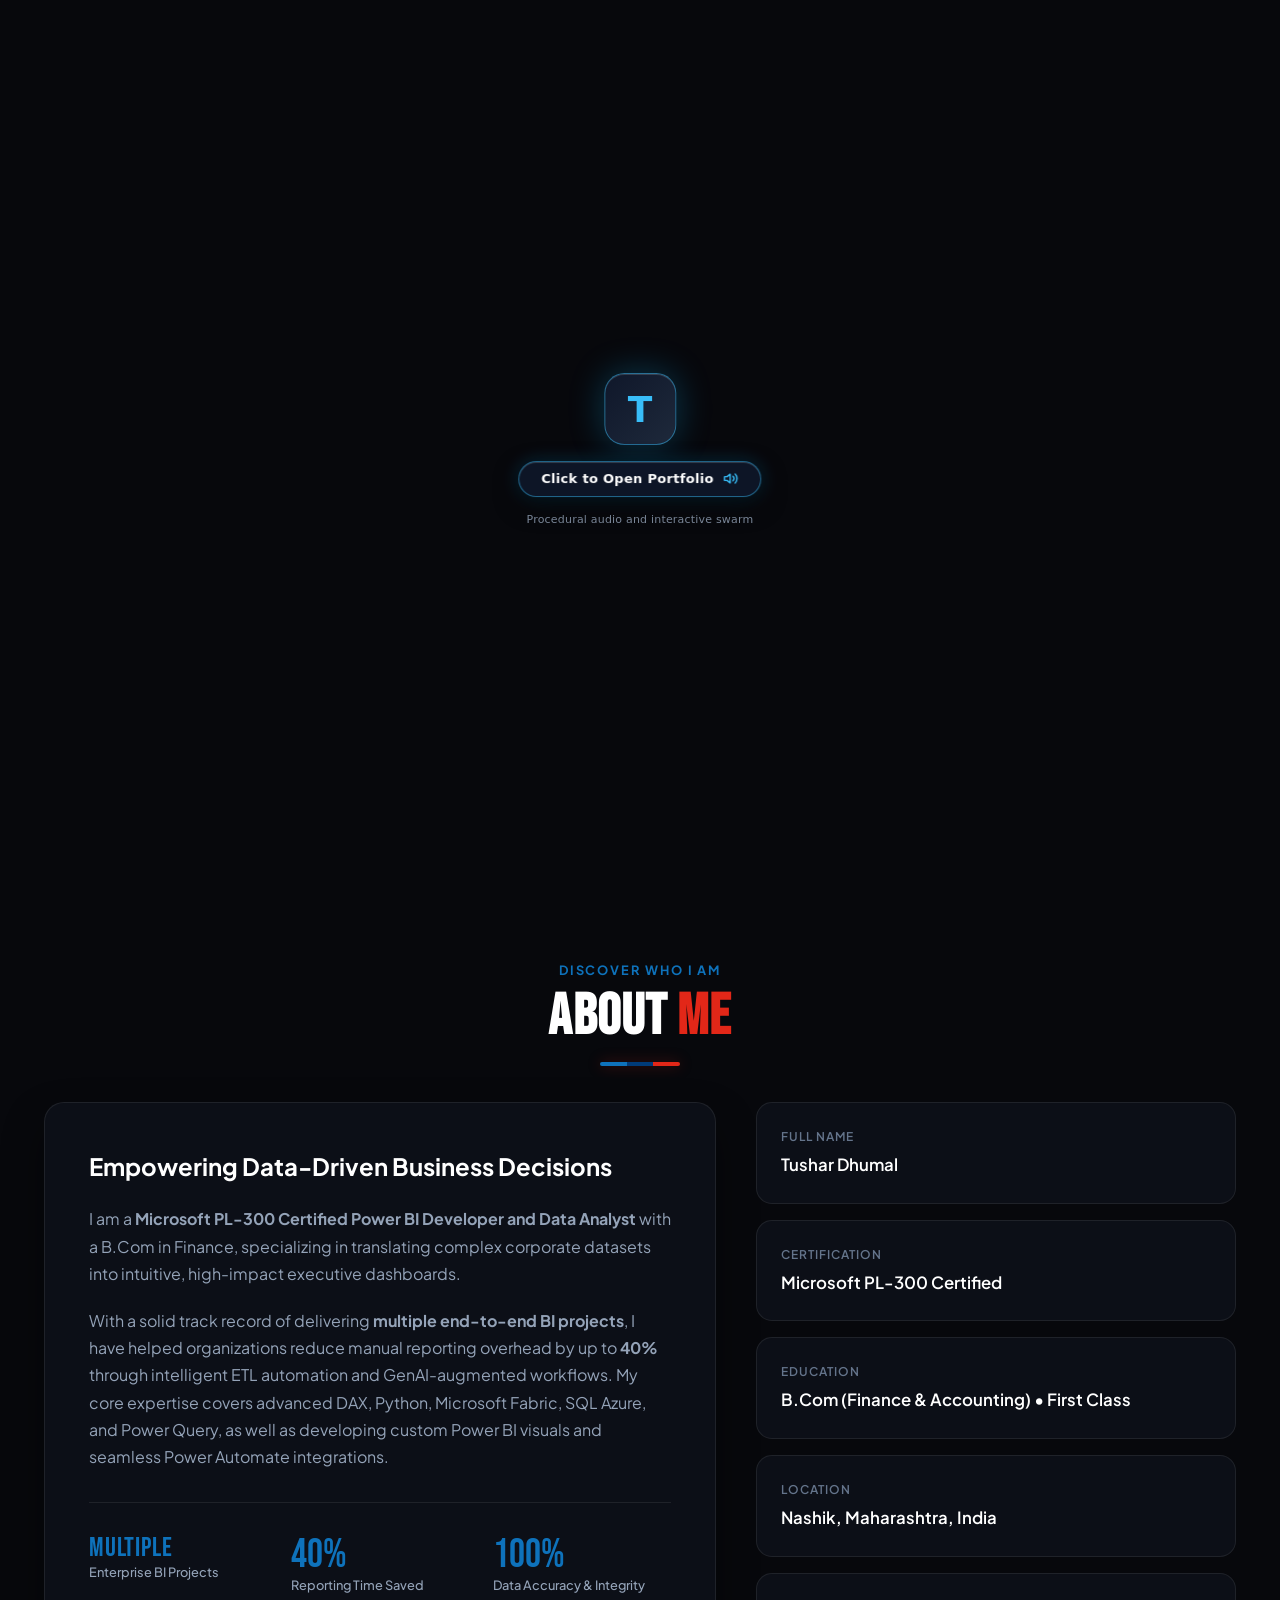
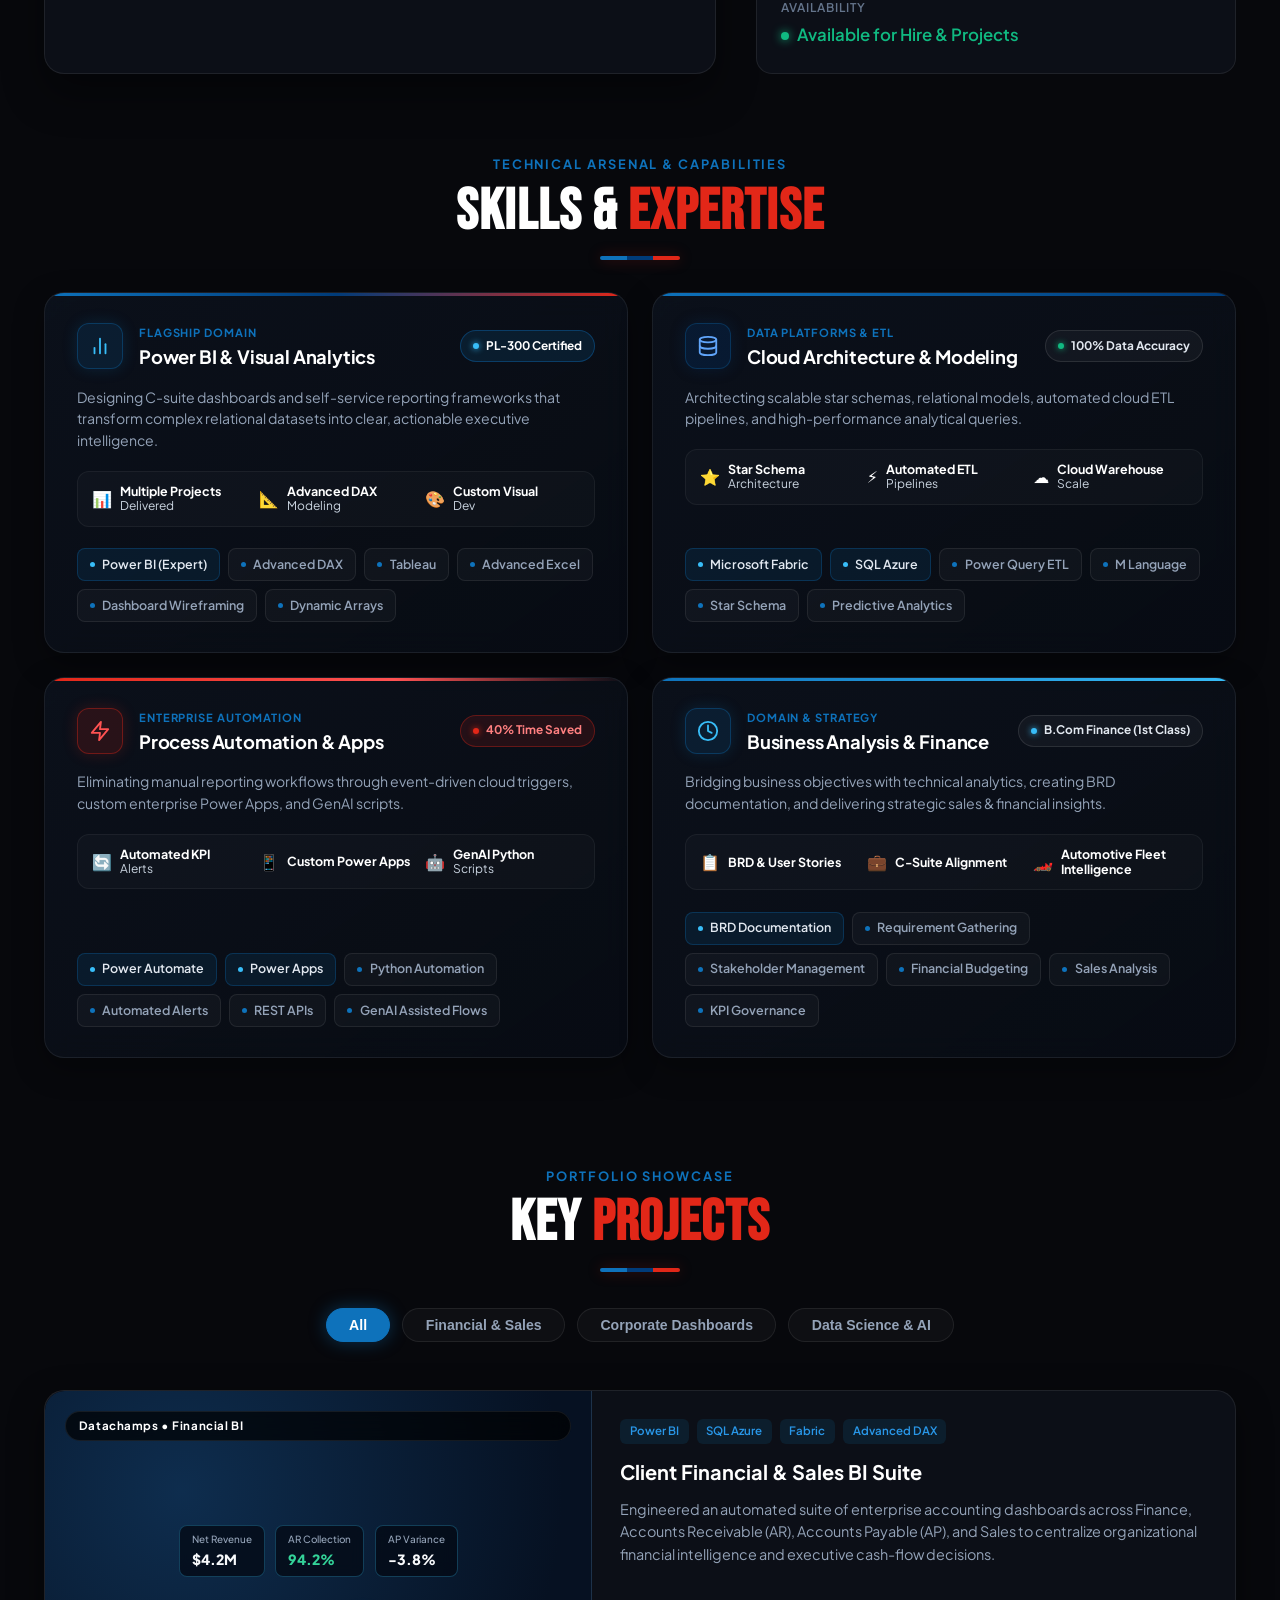
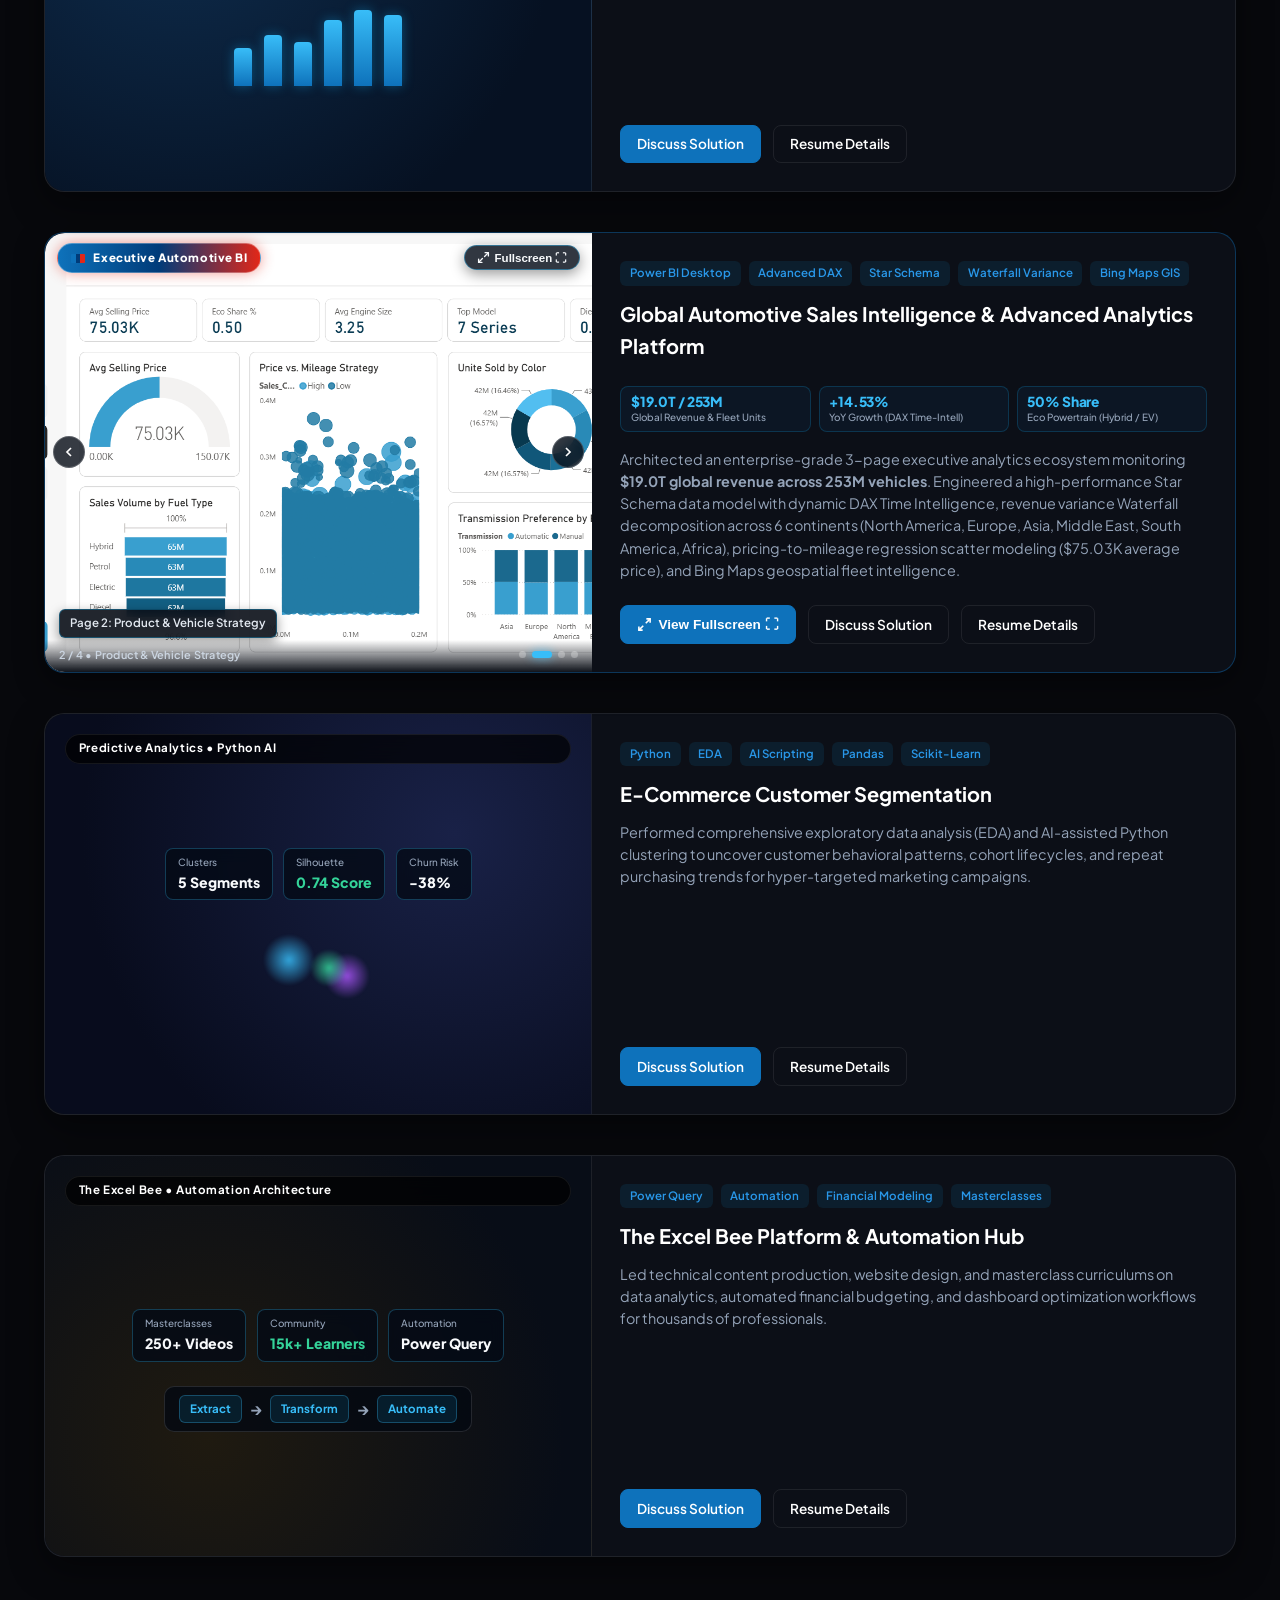
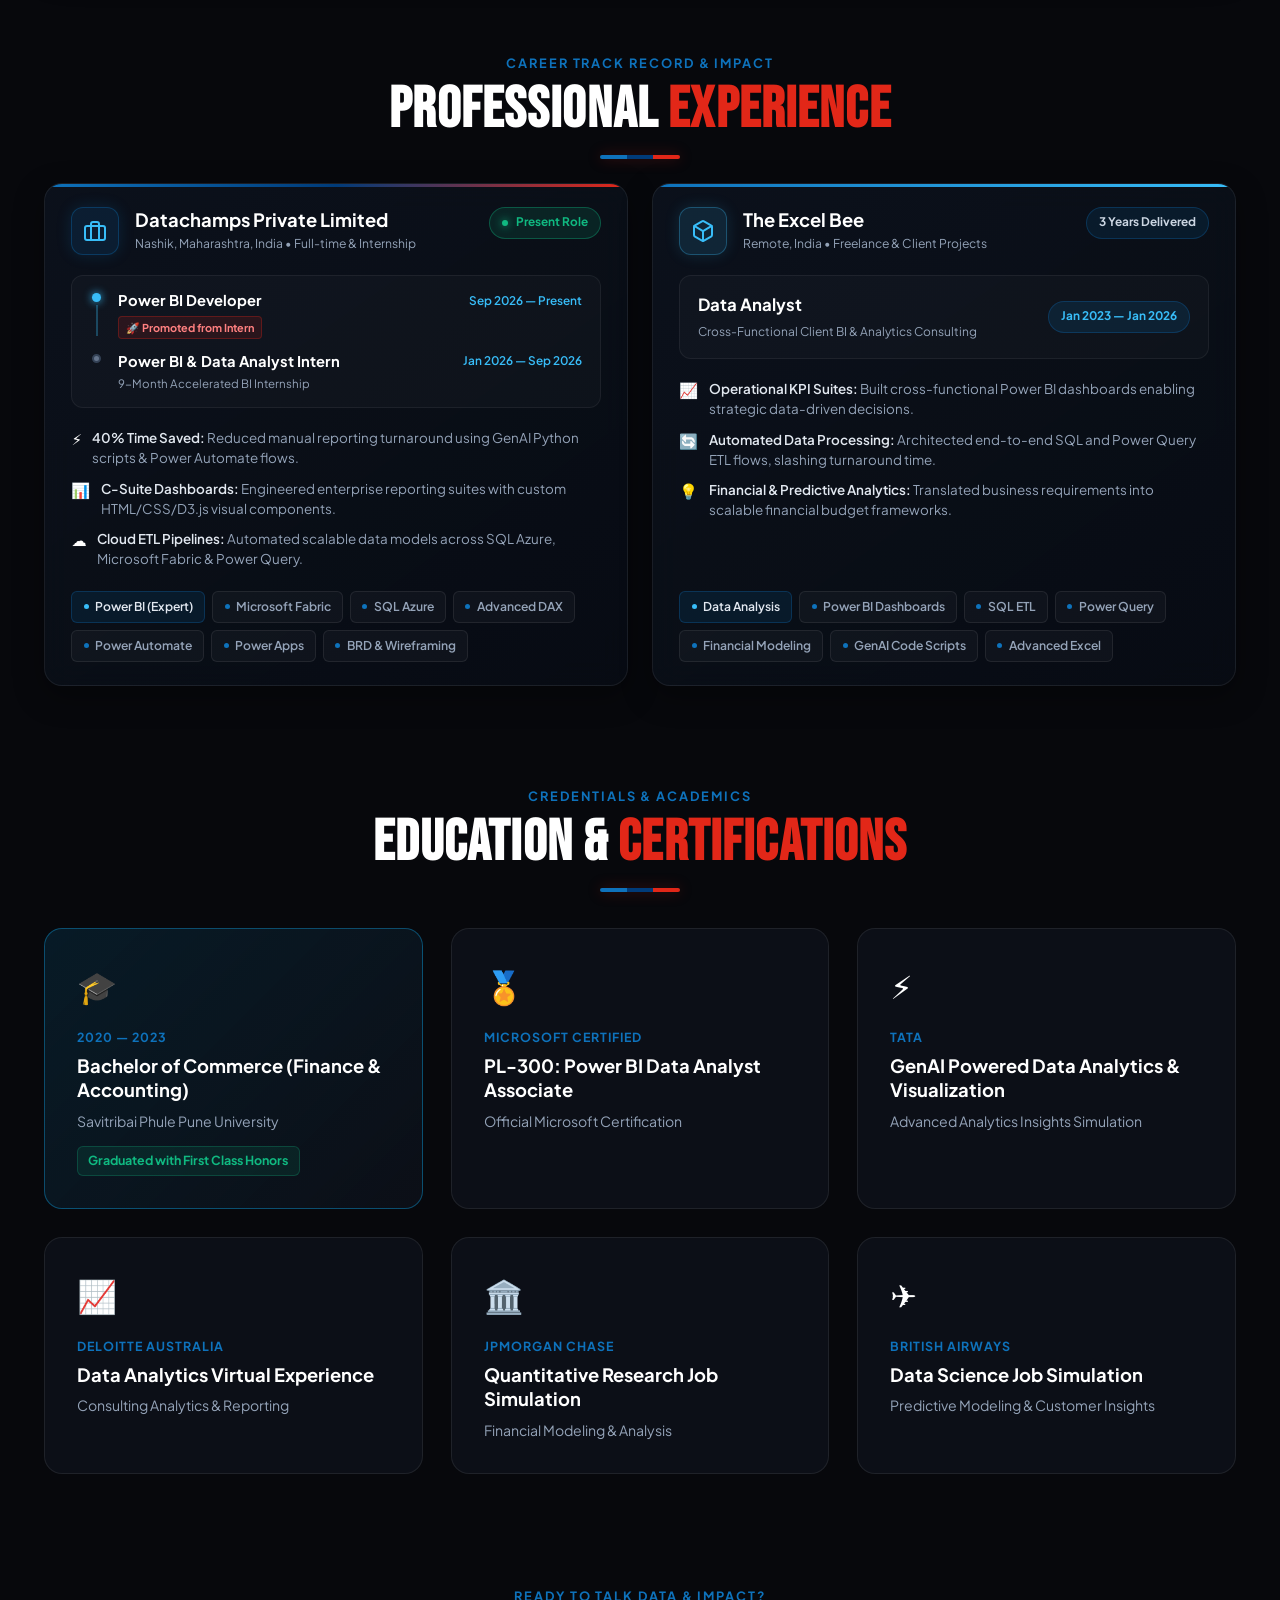
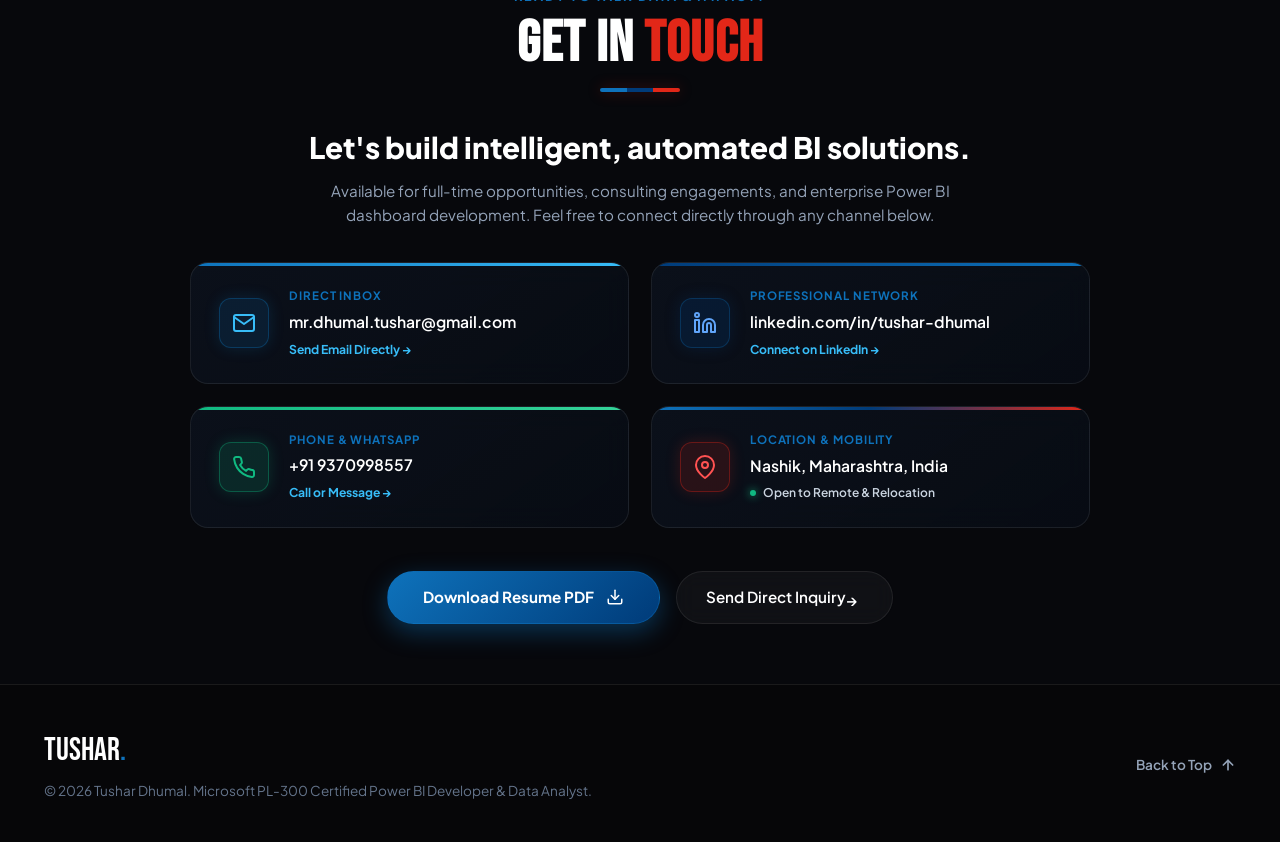
==== commit 2974d3e6: "chore: remove unwanted files, clean repo, and replace all automotive brand naming" ====
--- a/animated/index.html
+++ b/animated/index.html
@@ -90,12 +90,12 @@
     <!-- ==================== HERO SECTION (REPLICATING REFERENCE DESIGN) ==================== -->
     <section class="hero-section" id="hero">
       
-      <!-- GIANT BACKGROUND TYPOGRAPHY: PORTFOLIO (RESPONSIVE SVG VECTOR WITH BMW M GRADIENT) -->
+      <!-- GIANT BACKGROUND TYPOGRAPHY: PORTFOLIO (RESPONSIVE SVG VECTOR WITH Automotive M GRADIENT) -->
       <div class="giant-portfolio-bg" aria-hidden="true">
         <svg class="portfolio-svg" viewBox="0 0 1350 260" preserveAspectRatio="xMidYMid meet">
           <defs>
             <linearGradient id="portfolioGrad" x1="0%" y1="0%" x2="100%" y2="0%">
-              <!-- BMW M Colors: Light Blue -> Dark Blue -> Highlighter Red -->
+              <!-- Automotive M Colors: Light Blue -> Dark Blue -> Highlighter Red -->
               <stop offset="0%" stop-color="#1a85d6" />
               <stop offset="30%" stop-color="#0e72bb" />
               <stop offset="56%" stop-color="#003b79" />
@@ -261,14 +261,14 @@
             </div>
           </div>
 
-          <!-- Widget 2: BMW Sales Advance & Enterprise Metric Card -->
-          <div class="bi-cockpit-card highlight-bmw" id="kpiCard2">
+          <!-- Widget 2: Automotive Fleet Advance & Enterprise Metric Card -->
+          <div class="bi-cockpit-card highlight-automotive" id="kpiCard2">
             <div class="bi-card-header">
               <div class="bi-live-indicator">
                 <span class="live-dot-pulse"></span>
                 <span>LIVE FRAMEWORK</span>
               </div>
-              <span class="bmw-tag">BMW Sales Advance</span>
+              <span class="automotive-tag">Automotive Fleet Advance</span>
             </div>
             <div class="bi-card-body">
               <div class="bi-kpi-row">
@@ -565,7 +565,7 @@
               </div>
               <div class="bento-hl-item">
                 <span class="hl-bullet">🏎️</span>
-                <span class="hl-text"><strong>BMW Sales Intelligence</strong></span>
+                <span class="hl-text"><strong>Automotive Fleet Intelligence</strong></span>
               </div>
             </div>
 
@@ -639,26 +639,26 @@
             </div>
           </div>
 
-          <!-- Project 2: BMW Executive Sales Intelligence & Advanced Analytics -->
-          <div class="project-card bmw-featured-project" data-category="corporate">
+          <!-- Project 2: Global Automotive Sales Intelligence & Advanced Analytics -->
+          <div class="project-card automotive-featured-project" data-category="corporate">
             <!-- Interactive Image Carousel Banner -->
-            <div class="project-carousel-banner" id="bmwCardCarousel">
+            <div class="project-carousel-banner" id="automotiveCardCarousel">
               <div class="carousel-track-wrapper">
-                <div class="carousel-slides" id="bmwCardSlides">
+                <div class="carousel-slides" id="automotiveCardSlides">
                   <div class="carousel-slide active" data-index="0" title="Click to view full screen">
-                    <img src="bmw-dashboard/bmw-overview.png" alt="BMW Macro Executive Overview Dashboard" loading="lazy">
+                    <img src="fleet-dashboard/fleet-overview.png" alt="Global Fleet Executive Overview Dashboard" loading="lazy">
                     <div class="slide-meta-pill">Page 1: Macro Executive Overview</div>
                   </div>
                   <div class="carousel-slide" data-index="1" title="Click to view full screen">
-                    <img src="bmw-dashboard/bmw-strategy.png" alt="BMW Product and Vehicle Strategy Dashboard" loading="lazy">
+                    <img src="fleet-dashboard/fleet-strategy.png" alt="Vehicle Strategy & Fleet Segmentation Dashboard" loading="lazy">
                     <div class="slide-meta-pill">Page 2: Product &amp; Vehicle Strategy</div>
                   </div>
                   <div class="carousel-slide" data-index="2" title="Click to view full screen">
-                    <img src="bmw-dashboard/bmw-regional.png" alt="BMW Regional and Customer Segmentation Dashboard" loading="lazy">
+                    <img src="fleet-dashboard/fleet-regional.png" alt="Global Regional & Dealer Intelligence Dashboard" loading="lazy">
                     <div class="slide-meta-pill">Page 3: Regional &amp; Customer Segmentation</div>
                   </div>
                   <div class="carousel-slide" data-index="3" title="Click to view full screen">
-                    <img src="bmw-dashboard/bmw-desktop.png" alt="BMW Power BI Desktop DAX Model Engine" loading="lazy">
+                    <img src="fleet-dashboard/fleet-desktop.png" alt="Automotive Star Schema DAX Engine" loading="lazy">
                     <div class="slide-meta-pill">Architecture: Power BI Desktop DAX Engine</div>
                   </div>
                 </div>
@@ -666,11 +666,11 @@
 
               <!-- Top Floating Controls -->
               <div class="carousel-top-bar">
-                <div class="project-badge bmw-m-badge">
-                  <span class="bmw-badge-m-stripes"></span>
-                  BMW M-Performance BI
-                </div>
-                <button type="button" class="expand-lightbox-trigger" id="expandBmwLightboxBtn" title="Open Fullscreen View">
+                <div class="project-badge automotive-m-badge">
+                  <span class="automotive-badge-m-stripes"></span>
+                  Executive Automotive BI
+                </div>
+                <button type="button" class="expand-lightbox-trigger" id="expandFleetLightboxBtn" title="Open Fullscreen View">
                   <svg viewBox="0 0 24 24" width="13" height="13" fill="none" stroke="currentColor" stroke-width="2.5" stroke-linecap="round" stroke-linejoin="round">
                     <polyline points="15 3 21 3 21 9"></polyline>
                     <polyline points="9 21 3 21 3 15"></polyline>
@@ -682,17 +682,17 @@
               </div>
 
               <!-- Carousel Arrow Navigation -->
-              <button type="button" class="carousel-arrow prev" id="bmwSlidePrev" aria-label="Previous Slide">
+              <button type="button" class="carousel-arrow prev" id="automotiveSlidePrev" aria-label="Previous Slide">
                 <svg viewBox="0 0 24 24" width="16" height="16" fill="none" stroke="currentColor" stroke-width="2.5"><polyline points="15 18 9 12 15 6"></polyline></svg>
               </button>
-              <button type="button" class="carousel-arrow next" id="bmwSlideNext" aria-label="Next Slide">
+              <button type="button" class="carousel-arrow next" id="automotiveSlideNext" aria-label="Next Slide">
                 <svg viewBox="0 0 24 24" width="16" height="16" fill="none" stroke="currentColor" stroke-width="2.5"><polyline points="9 18 15 12 9 6"></polyline></svg>
               </button>
 
               <!-- Carousel Bottom Status Bar & Indicators -->
               <div class="carousel-bottom-bar">
-                <span class="carousel-indicator-text" id="bmwIndicatorText">1 / 4 • Executive Overview</span>
-                <div class="carousel-dots" id="bmwCardDots">
+                <span class="carousel-indicator-text" id="automotiveIndicatorText">1 / 4 • Executive Overview</span>
+                <div class="carousel-dots" id="automotiveCardDots">
                   <button type="button" class="carousel-dot active" data-index="0" aria-label="Slide 1"></button>
                   <button type="button" class="carousel-dot" data-index="1" aria-label="Slide 2"></button>
                   <button type="button" class="carousel-dot" data-index="2" aria-label="Slide 3"></button>
@@ -710,10 +710,10 @@
                 <span>Waterfall Variance</span>
                 <span>Bing Maps GIS</span>
               </div>
-              <h3 class="project-title">BMW Executive Sales Intelligence &amp; Advanced Analytics Platform</h3>
+              <h3 class="project-title">Global Automotive Sales Intelligence &amp; Advanced Analytics Platform</h3>
 
               <!-- Quick Key Metrics Bar -->
-              <div class="bmw-project-metrics-grid">
+              <div class="automotive-project-metrics-grid">
                 <div class="bpm-item">
                   <span class="bpm-num">$19.0T / 253M</span>
                   <span class="bpm-label">Global Revenue &amp; Fleet Units</span>
@@ -731,7 +731,7 @@
               <p class="project-summary">Architected an enterprise-grade 3-page executive analytics ecosystem monitoring <strong>$19.0T global revenue across 253M vehicles</strong>. Engineered a high-performance Star Schema data model with dynamic DAX Time Intelligence, revenue variance Waterfall decomposition across 6 continents (North America, Europe, Asia, Middle East, South America, Africa), pricing-to-mileage regression scatter modeling ($75.03K average price), and Bing Maps geospatial fleet intelligence.</p>
 
               <div class="project-links">
-                <button type="button" class="proj-action primary open-bmw-lightbox-cta" id="openBmwModalFromBtn">
+                <button type="button" class="proj-action primary open-automotive-lightbox-cta" id="openFleetModalFromBtn">
                   <svg viewBox="0 0 24 24" width="15" height="15" fill="none" stroke="currentColor" stroke-width="2.5"><polyline points="15 3 21 3 21 9"></polyline><polyline points="9 21 3 21 3 15"></polyline><line x1="21" y1="3" x2="14" y2="10"></line><line x1="3" y1="21" x2="10" y2="14"></line></svg>
                   <span>View Fullscreen ⛶</span>
                 </button>
@@ -1159,52 +1159,52 @@
   </footer>
 
   
-  <!-- ==================== BMW DASHBOARD FULLSCREEN LIGHTBOX MODAL ==================== -->
-  <div id="bmwLightboxModal" class="bmw-lightbox-modal" aria-hidden="true" role="dialog" aria-labelledby="bmwModalHeading">
-    <div class="bmw-lightbox-backdrop" id="bmwLightboxBackdrop"></div>
-    <div class="bmw-lightbox-dialog">
+  <!-- ==================== Automotive DASHBOARD FULLSCREEN LIGHTBOX MODAL ==================== -->
+  <div id="automotiveLightboxModal" class="automotive-lightbox-modal" aria-hidden="true" role="dialog" aria-labelledby="automotiveModalHeading">
+    <div class="automotive-lightbox-backdrop" id="automotiveLightboxBackdrop"></div>
+    <div class="automotive-lightbox-dialog">
       <!-- Modal Header -->
-      <div class="bmw-lightbox-header">
-        <div class="bmw-modal-title-group">
-          <div class="bmw-m-tricolor-line"></div>
+      <div class="automotive-lightbox-header">
+        <div class="automotive-modal-title-group">
+          <div class="automotive-m-tricolor-line"></div>
           <div>
-            <div class="bmw-modal-kicker">BMW EXECUTIVE SALES INTELLIGENCE &bull; ENTERPRISE BI</div>
-            <h2 id="bmwModalHeading" class="bmw-modal-title">Page 1: Macro Executive Overview</h2>
-          </div>
-        </div>
-        <div class="bmw-modal-header-actions">
-          <span class="bmw-modal-counter" id="bmwModalCounter">1 / 4</span>
-          <button type="button" class="bmw-modal-icon-btn" id="bmwModalFullscreenBtn" title="Toggle Fullscreen" aria-label="Toggle Fullscreen">
+            <div class="automotive-modal-kicker">Automotive EXECUTIVE SALES INTELLIGENCE &bull; ENTERPRISE BI</div>
+            <h2 id="automotiveModalHeading" class="automotive-modal-title">Page 1: Macro Executive Overview</h2>
+          </div>
+        </div>
+        <div class="automotive-modal-header-actions">
+          <span class="automotive-modal-counter" id="automotiveModalCounter">1 / 4</span>
+          <button type="button" class="automotive-modal-icon-btn" id="automotiveModalFullscreenBtn" title="Toggle Fullscreen" aria-label="Toggle Fullscreen">
             <svg viewBox="0 0 24 24" width="16" height="16" fill="none" stroke="currentColor" stroke-width="2.2"><path d="M8 3H5a2 2 0 0 0-2 2v3m18 0V5a2 2 0 0 0-2-2h-3m0 18h3a2 2 0 0 0 2-2v-3M3 16v3a2 2 0 0 0 2 2h3"></path></svg>
           </button>
-          <button type="button" class="bmw-modal-icon-btn bmw-modal-close" id="bmwModalCloseBtn" title="Close Fullscreen (Esc)" aria-label="Close Fullscreen View">
+          <button type="button" class="automotive-modal-icon-btn automotive-modal-close" id="automotiveModalCloseBtn" title="Close Fullscreen (Esc)" aria-label="Close Fullscreen View">
             <svg viewBox="0 0 24 24" width="18" height="18" fill="none" stroke="currentColor" stroke-width="2.5"><line x1="18" y1="6" x2="6" y2="18"></line><line x1="6" y1="6" x2="18" y2="18"></line></svg>
           </button>
         </div>
       </div>
 
       <!-- Modal Stage Viewer -->
-      <div class="bmw-lightbox-stage">
-        <button type="button" class="bmw-stage-nav-arrow prev" id="bmwModalPrev" aria-label="Previous Page">
+      <div class="automotive-lightbox-stage">
+        <button type="button" class="automotive-stage-nav-arrow prev" id="automotiveModalPrev" aria-label="Previous Page">
           <svg viewBox="0 0 24 24" width="22" height="22" fill="none" stroke="currentColor" stroke-width="2.5"><polyline points="15 18 9 12 15 6"></polyline></svg>
         </button>
 
-        <div class="bmw-stage-image-container" id="bmwStageImgContainer">
-          <img id="bmwModalMainImg" src="bmw-dashboard/bmw-overview.png" alt="BMW Fullscreen Dashboard View">
-          <div class="bmw-fullscreen-zoom-badge">
+        <div class="automotive-stage-image-container" id="automotiveStageImgContainer">
+          <img id="automotiveModalMainImg" src="fleet-dashboard/fleet-overview.png" alt="Automotive Fullscreen Dashboard View">
+          <div class="automotive-fullscreen-zoom-badge">
             <svg viewBox="0 0 24 24" width="13" height="13" fill="none" stroke="currentColor" stroke-width="2"><circle cx="11" cy="11" r="8"></circle><line x1="21" y1="21" x2="16.65" y2="16.65"></line><line x1="11" y1="8" x2="11" y2="14"></line><line x1="8" y1="11" x2="14" y2="11"></line></svg>
             Click image or press F for native full-view
           </div>
         </div>
 
-        <button type="button" class="bmw-stage-nav-arrow next" id="bmwModalNext" aria-label="Next Page">
+        <button type="button" class="automotive-stage-nav-arrow next" id="automotiveModalNext" aria-label="Next Page">
           <svg viewBox="0 0 24 24" width="22" height="22" fill="none" stroke="currentColor" stroke-width="2.5"><polyline points="9 18 15 12 9 6"></polyline></svg>
         </button>
       </div>
 
       <!-- Modal Footer with KPIs & Thumbnails -->
-      <div class="bmw-lightbox-footer">
-        <div class="bmw-modal-caption-kpis" id="bmwModalKpis">
+      <div class="automotive-lightbox-footer">
+        <div class="automotive-modal-caption-kpis" id="automotiveModalKpis">
           <div class="modal-kpi-pill"><span class="kpi-k">Revenue</span><span class="kpi-v">$19.0T</span></div>
           <div class="modal-kpi-pill"><span class="kpi-k">Fleet Units</span><span class="kpi-v">253M</span></div>
           <div class="modal-kpi-pill"><span class="kpi-k">YoY Growth</span><span class="kpi-v success">+14.53%</span></div>
@@ -1212,21 +1212,21 @@
           <div class="modal-kpi-pill"><span class="kpi-k">Top Series</span><span class="kpi-v">7 Series &bull; 3 Series &bull; i8</span></div>
         </div>
 
-        <div class="bmw-modal-thumb-strip" id="bmwModalThumbStrip">
-          <button type="button" class="bmw-thumb-card active" data-index="0">
-            <div class="thumb-img-wrapper"><img src="bmw-dashboard/bmw-overview.png" alt="Overview Thumbnail"></div>
+        <div class="automotive-modal-thumb-strip" id="automotiveModalThumbStrip">
+          <button type="button" class="automotive-thumb-card active" data-index="0">
+            <div class="thumb-img-wrapper"><img src="fleet-dashboard/fleet-overview.png" alt="Overview Thumbnail"></div>
             <span class="thumb-label">1. Overview</span>
           </button>
-          <button type="button" class="bmw-thumb-card" data-index="1">
-            <div class="thumb-img-wrapper"><img src="bmw-dashboard/bmw-strategy.png" alt="Strategy Thumbnail"></div>
+          <button type="button" class="automotive-thumb-card" data-index="1">
+            <div class="thumb-img-wrapper"><img src="fleet-dashboard/fleet-strategy.png" alt="Strategy Thumbnail"></div>
             <span class="thumb-label">2. Strategy</span>
           </button>
-          <button type="button" class="bmw-thumb-card" data-index="2">
-            <div class="thumb-img-wrapper"><img src="bmw-dashboard/bmw-regional.png" alt="Regional Thumbnail"></div>
+          <button type="button" class="automotive-thumb-card" data-index="2">
+            <div class="thumb-img-wrapper"><img src="fleet-dashboard/fleet-regional.png" alt="Regional Thumbnail"></div>
             <span class="thumb-label">3. Regional</span>
           </button>
-          <button type="button" class="bmw-thumb-card" data-index="3">
-            <div class="thumb-img-wrapper"><img src="bmw-dashboard/bmw-desktop.png" alt="DAX Model Thumbnail"></div>
+          <button type="button" class="automotive-thumb-card" data-index="3">
+            <div class="thumb-img-wrapper"><img src="fleet-dashboard/fleet-desktop.png" alt="DAX Model Thumbnail"></div>
             <span class="thumb-label">4. DAX Model</span>
           </button>
         </div>
--- a/animated/style.css
+++ b/animated/style.css
@@ -3,13 +3,13 @@
    Design Replica & Enhancement inspired by Reference Portfolio
    =================================================================== */
 
-/* CSS Reset & Variables - BMW M Motorsport Theme */
+/* CSS Reset & Variables - Automotive M Motorsport Theme */
 :root {
   --bg-dark: #07080c;
   --bg-card: #0c0f17;
   --bg-card-hover: #121824;
 
-  /* BMW M Tri-Color Palette */
+  /* Automotive M Tri-Color Palette */
   --m-light-blue: #0e72bb;
   --m-dark-blue: #003b79;
   --m-red: #e22718;
@@ -2622,8 +2622,8 @@
 }
 
 
-/* BMW M Project Badge & Tricolor Elements */
-.project-badge.bmw-m-badge {
+/* Automotive M Project Badge & Tricolor Elements */
+.project-badge.automotive-m-badge {
   background: linear-gradient(90deg, #0e72bb 0%, #003b79 50%, #e22718 100%) !important;
   color: #ffffff !important;
   font-weight: 800;
@@ -2761,7 +2761,7 @@
   background: var(--m-light-blue);
 }
 
-.bi-cockpit-card.highlight-bmw::before {
+.bi-cockpit-card.highlight-automotive::before {
   background: linear-gradient(180deg, #0e72bb 0%, #003b79 50%, #e22718 100%);
 }
 
@@ -2892,7 +2892,7 @@
   animation: pulseDot 2s infinite;
 }
 
-.bmw-tag {
+.automotive-tag {
   font-size: 0.7rem;
   font-weight: 700;
   color: var(--m-light-blue);
@@ -2936,17 +2936,17 @@
 }
 
 /* ==========================================================================
-   BMW M-PERFORMANCE INTERACTIVE DASHBOARD CAROUSEL & FULLSCREEN LIGHTBOX
+   Automotive M-PERFORMANCE INTERACTIVE DASHBOARD CAROUSEL & FULLSCREEN LIGHTBOX
    ========================================================================== */
 
-/* BMW Project Card Enhancements */
-.project-card.bmw-featured-project {
+/* Automotive Project Card Enhancements */
+.project-card.automotive-featured-project {
   position: relative;
   border-color: rgba(14, 114, 187, 0.4);
   box-shadow: 0 10px 30px rgba(0, 0, 0, 0.45);
 }
 
-.project-card.bmw-featured-project:hover {
+.project-card.automotive-featured-project:hover {
   border-color: rgba(56, 189, 248, 0.6);
   box-shadow: 0 20px 50px rgba(14, 114, 187, 0.25);
 }
@@ -3042,7 +3042,7 @@
   pointer-events: auto;
 }
 
-.bmw-badge-m-stripes {
+.automotive-badge-m-stripes {
   display: inline-block;
   width: 14px;
   height: 9px;
@@ -3163,7 +3163,7 @@
 }
 
 /* Quick Metrics Bar inside Project Card Body */
-.bmw-project-metrics-grid {
+.automotive-project-metrics-grid {
   display: grid;
   grid-template-columns: repeat(3, 1fr);
   gap: 0.5rem;
@@ -3195,7 +3195,7 @@
   line-height: 1.2;
 }
 
-.open-bmw-lightbox-cta {
+.open-automotive-lightbox-cta {
   cursor: pointer;
   display: inline-flex;
   align-items: center;
@@ -3205,7 +3205,7 @@
 /* ==========================================================================
    FULLSCREEN LIGHTBOX MODAL COMPONENT
    ========================================================================== */
-.bmw-lightbox-modal {
+.automotive-lightbox-modal {
   position: fixed;
   inset: 0;
   z-index: 100000;
@@ -3217,12 +3217,12 @@
   transition: opacity 0.3s cubic-bezier(0.16, 1, 0.3, 1);
 }
 
-.bmw-lightbox-modal.active {
+.automotive-lightbox-modal.active {
   opacity: 1;
   pointer-events: auto;
 }
 
-.bmw-lightbox-backdrop {
+.automotive-lightbox-backdrop {
   position: absolute;
   inset: 0;
   background: rgba(3, 7, 14, 0.92);
@@ -3231,7 +3231,7 @@
   cursor: pointer;
 }
 
-.bmw-lightbox-dialog {
+.automotive-lightbox-dialog {
   position: relative;
   width: 95vw;
   max-width: 1440px;
@@ -3245,10 +3245,10 @@
   flex-direction: column;
   overflow: hidden;
   z-index: 2;
-  animation: bmwModalIn 0.35s cubic-bezier(0.16, 1, 0.3, 1);
-}
-
-@keyframes bmwModalIn {
+  animation: automotiveModalIn 0.35s cubic-bezier(0.16, 1, 0.3, 1);
+}
+
+@keyframes automotiveModalIn {
   from {
     opacity: 0;
     transform: scale(0.96) translateY(12px);
@@ -3260,7 +3260,7 @@
 }
 
 /* Modal Header */
-.bmw-lightbox-header {
+.automotive-lightbox-header {
   padding: 0.85rem 1.4rem;
   background: rgba(10, 20, 36, 0.75);
   border-bottom: 1px solid rgba(255, 255, 255, 0.08);
@@ -3270,13 +3270,13 @@
   flex-shrink: 0;
 }
 
-.bmw-modal-title-group {
+.automotive-modal-title-group {
   display: flex;
   align-items: center;
   gap: 12px;
 }
 
-.bmw-m-tricolor-line {
+.automotive-m-tricolor-line {
   width: 4px;
   height: 38px;
   border-radius: 2px;
@@ -3284,7 +3284,7 @@
   flex-shrink: 0;
 }
 
-.bmw-modal-kicker {
+.automotive-modal-kicker {
   font-size: 0.65rem;
   font-weight: 800;
   letter-spacing: 0.12em;
@@ -3292,7 +3292,7 @@
   margin-bottom: 2px;
 }
 
-.bmw-modal-title {
+.automotive-modal-title {
   font-size: 1.15rem;
   font-weight: 800;
   color: #ffffff;
@@ -3300,13 +3300,13 @@
   letter-spacing: -0.01em;
 }
 
-.bmw-modal-header-actions {
+.automotive-modal-header-actions {
   display: flex;
   align-items: center;
   gap: 10px;
 }
 
-.bmw-modal-counter {
+.automotive-modal-counter {
   font-size: 0.78rem;
   font-weight: 700;
   color: #94a3b8;
@@ -3316,7 +3316,7 @@
   border-radius: 999px;
 }
 
-.bmw-modal-icon-btn {
+.automotive-modal-icon-btn {
   width: 36px;
   height: 36px;
   border-radius: 10px;
@@ -3331,21 +3331,21 @@
   padding: 0;
 }
 
-.bmw-modal-icon-btn:hover {
+.automotive-modal-icon-btn:hover {
   background: rgba(14, 165, 233, 0.2);
   border-color: #38bdf8;
   color: #ffffff;
   transform: translateY(-1px);
 }
 
-.bmw-modal-icon-btn.bmw-modal-close:hover {
+.automotive-modal-icon-btn.automotive-modal-close:hover {
   background: rgba(226, 39, 24, 0.25);
   border-color: #e22718;
   color: #ffffff;
 }
 
 /* Modal Stage Viewer */
-.bmw-lightbox-stage {
+.automotive-lightbox-stage {
   position: relative;
   flex: 1;
   display: flex;
@@ -3356,7 +3356,7 @@
   overflow: hidden;
 }
 
-.bmw-stage-image-container {
+.automotive-stage-image-container {
   position: relative;
   max-width: 100%;
   max-height: 100%;
@@ -3365,7 +3365,7 @@
   justify-content: center;
 }
 
-.bmw-stage-image-container img {
+.automotive-stage-image-container img {
   max-width: 100%;
   max-height: calc(92vh - 210px);
   width: auto;
@@ -3377,7 +3377,7 @@
   user-select: none;
 }
 
-.bmw-fullscreen-zoom-badge {
+.automotive-fullscreen-zoom-badge {
   position: absolute;
   bottom: 12px;
   right: 14px;
@@ -3395,7 +3395,7 @@
   gap: 5px;
 }
 
-.bmw-stage-nav-arrow {
+.automotive-stage-nav-arrow {
   position: absolute;
   top: 50%;
   transform: translateY(-50%);
@@ -3416,15 +3416,15 @@
   padding: 0;
 }
 
-.bmw-stage-nav-arrow.prev {
+.automotive-stage-nav-arrow.prev {
   left: 14px;
 }
 
-.bmw-stage-nav-arrow.next {
+.automotive-stage-nav-arrow.next {
   right: 14px;
 }
 
-.bmw-stage-nav-arrow:hover {
+.automotive-stage-nav-arrow:hover {
   background: #0284c7;
   border-color: #38bdf8;
   color: #fff;
@@ -3433,7 +3433,7 @@
 }
 
 /* Modal Footer */
-.bmw-lightbox-footer {
+.automotive-lightbox-footer {
   padding: 0.75rem 1.4rem 0.9rem;
   background: rgba(10, 20, 36, 0.8);
   border-top: 1px solid rgba(255, 255, 255, 0.08);
@@ -3444,7 +3444,7 @@
   flex-shrink: 0;
 }
 
-.bmw-modal-caption-kpis {
+.automotive-modal-caption-kpis {
   display: flex;
   align-items: center;
   gap: 8px;
@@ -3478,14 +3478,14 @@
 }
 
 /* Modal Thumbnails Strip */
-.bmw-modal-thumb-strip {
+.automotive-modal-thumb-strip {
   display: flex;
   align-items: center;
   gap: 8px;
   flex-shrink: 0;
 }
 
-.bmw-thumb-card {
+.automotive-thumb-card {
   display: flex;
   flex-direction: column;
   align-items: center;
@@ -3519,42 +3519,42 @@
   transition: color 0.2s ease;
 }
 
-.bmw-thumb-card:hover .thumb-img-wrapper {
+.automotive-thumb-card:hover .thumb-img-wrapper {
   border-color: #38bdf8;
   transform: translateY(-2px);
 }
 
-.bmw-thumb-card.active .thumb-img-wrapper {
+.automotive-thumb-card.active .thumb-img-wrapper {
   border-color: #38bdf8;
   box-shadow: 0 0 12px rgba(56, 189, 248, 0.55);
   transform: translateY(-2px);
 }
 
-.bmw-thumb-card.active .thumb-label {
+.automotive-thumb-card.active .thumb-label {
   color: #38bdf8;
 }
 
 /* Lightbox Responsive Rules */
 @media (max-width: 900px) {
-  .bmw-lightbox-dialog {
+  .automotive-lightbox-dialog {
     width: 98vw;
     height: 96vh;
     border-radius: 12px;
   }
-  .bmw-modal-caption-kpis {
+  .automotive-modal-caption-kpis {
     display: none;
   }
-  .bmw-modal-thumb-strip {
+  .automotive-modal-thumb-strip {
     width: 100%;
     justify-content: center;
   }
-  .bmw-stage-image-container img {
+  .automotive-stage-image-container img {
     max-height: calc(96vh - 160px);
   }
 }
 
 @media (max-width: 640px) {
-  .bmw-project-metrics-grid {
+  .automotive-project-metrics-grid {
     grid-template-columns: 1fr;
     gap: 0.35rem;
   }
@@ -3562,7 +3562,7 @@
     width: 28px;
     height: 28px;
   }
-  .bmw-stage-nav-arrow {
+  .automotive-stage-nav-arrow {
     width: 36px;
     height: 36px;
   }
@@ -3769,7 +3769,7 @@
     max-height: 290px !important;
   }
 
-  .bmw-project-metrics-grid {
+  .automotive-project-metrics-grid {
     grid-template-columns: 1fr !important;
   }
 }
